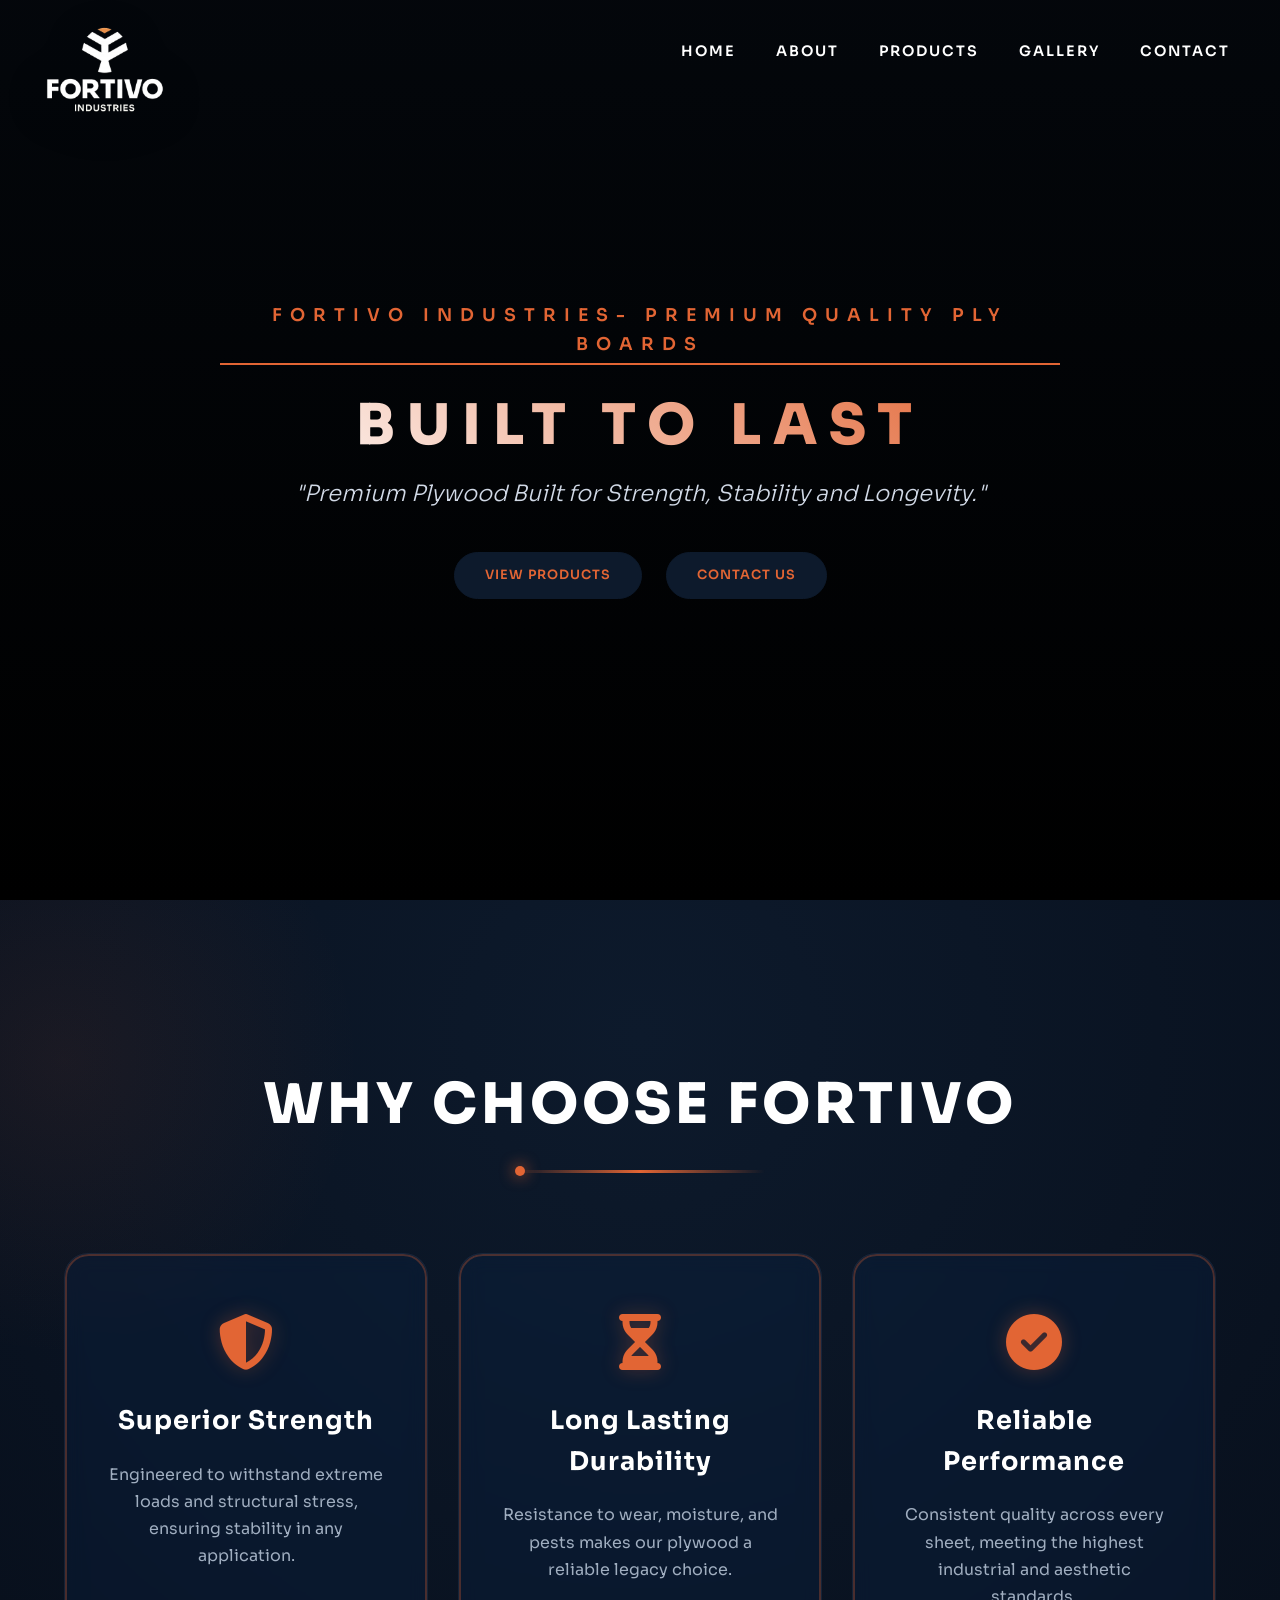
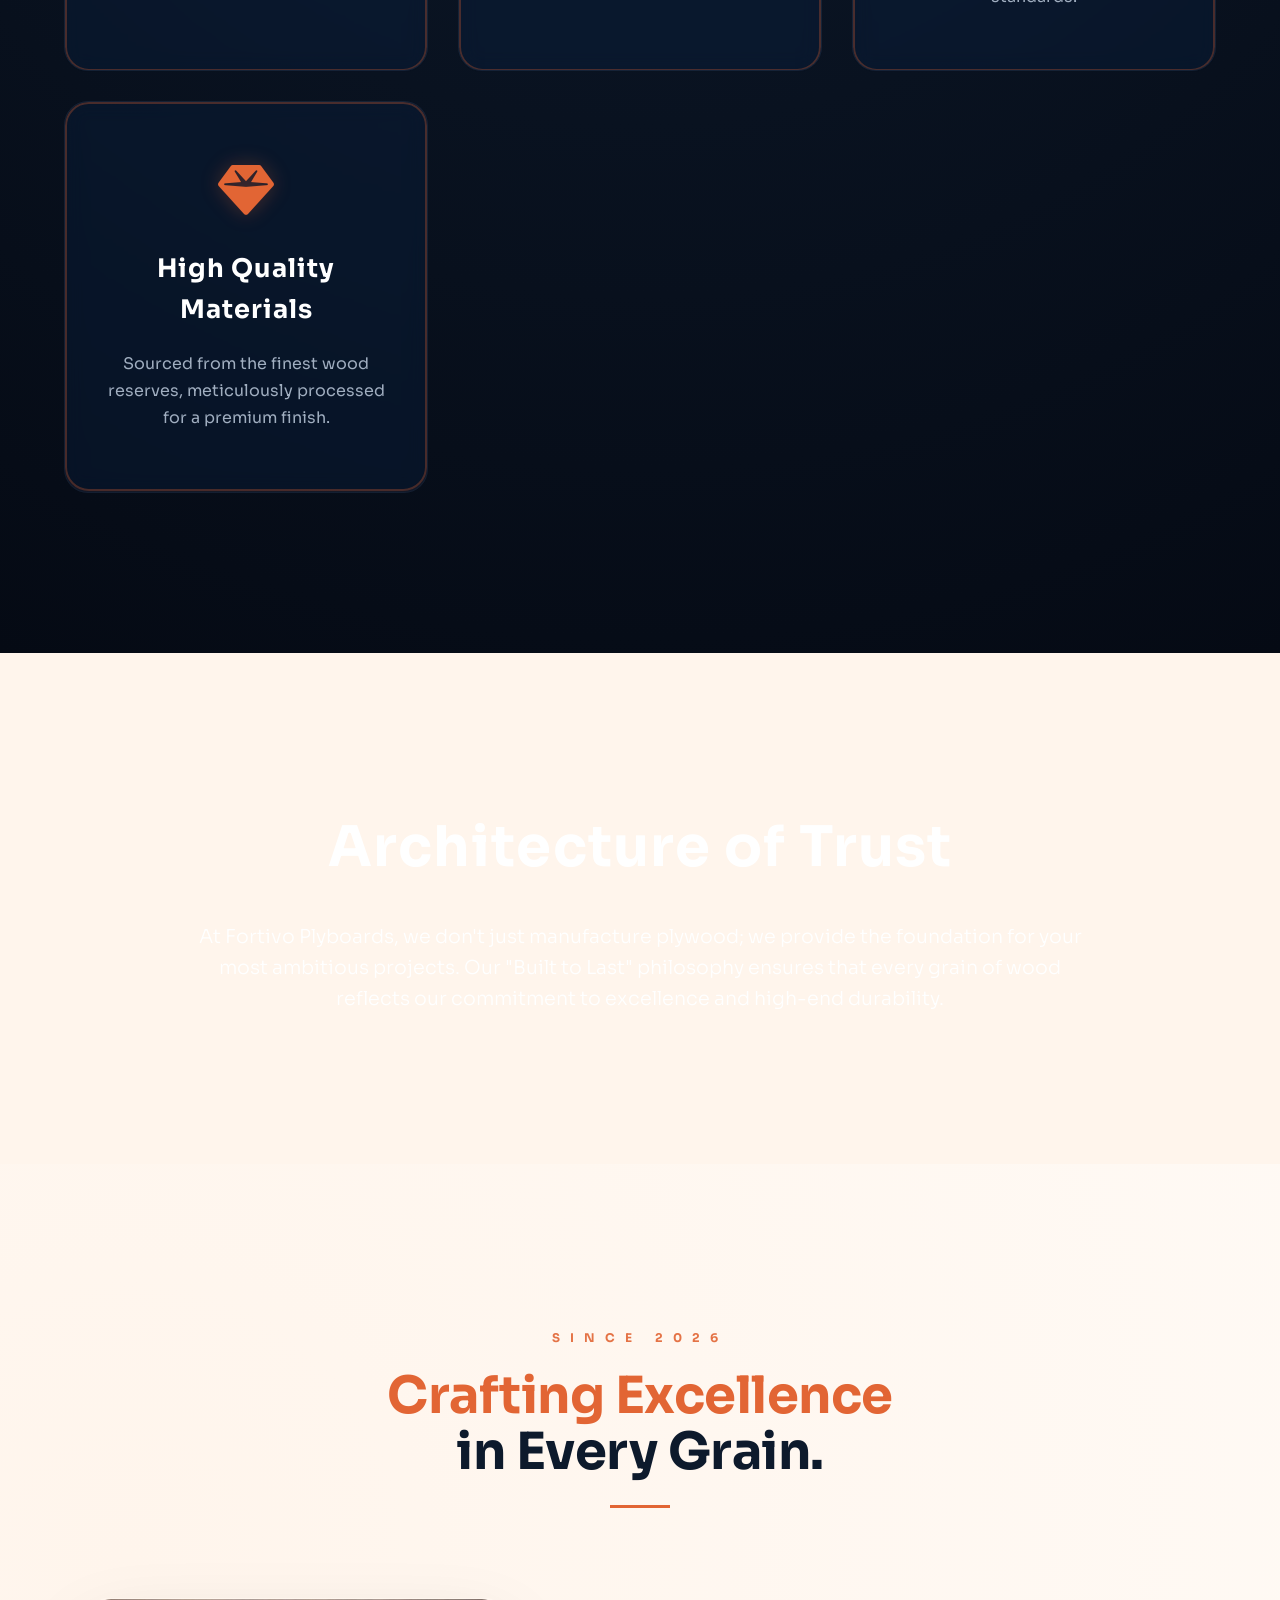
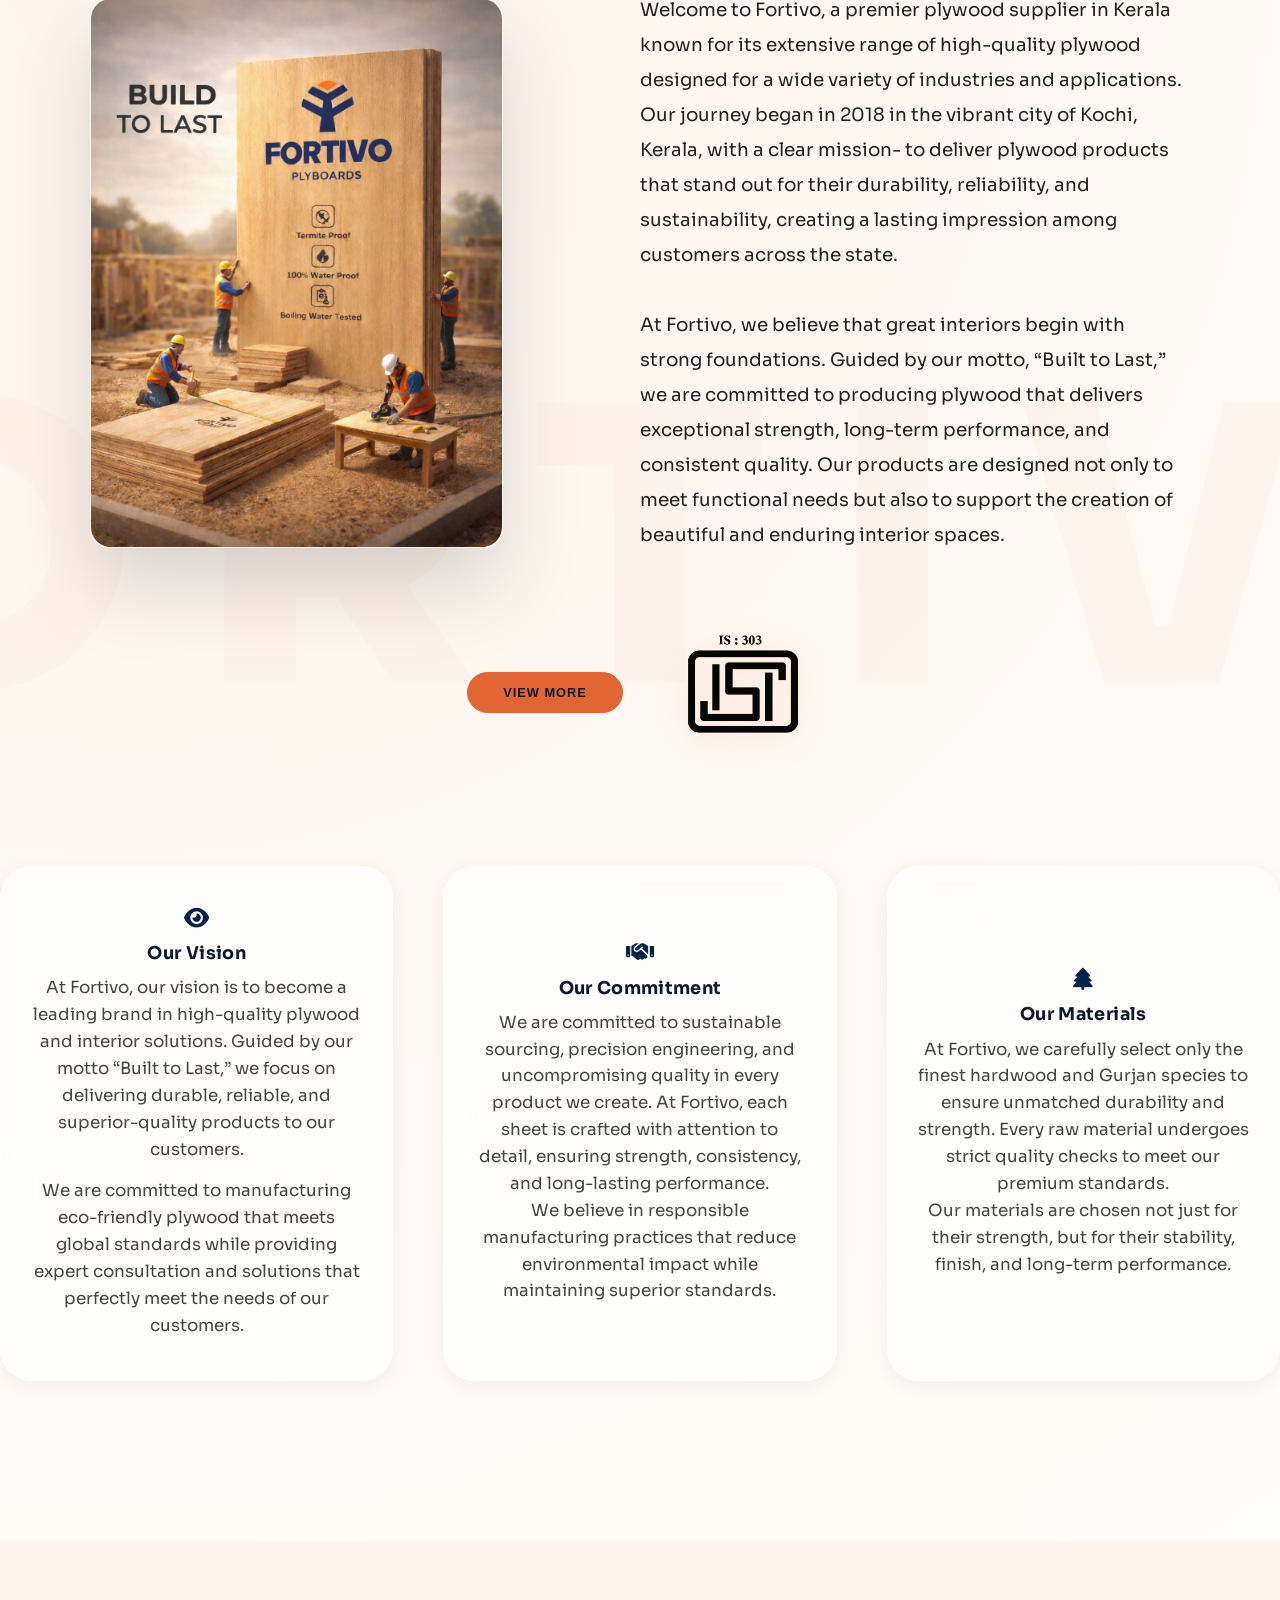
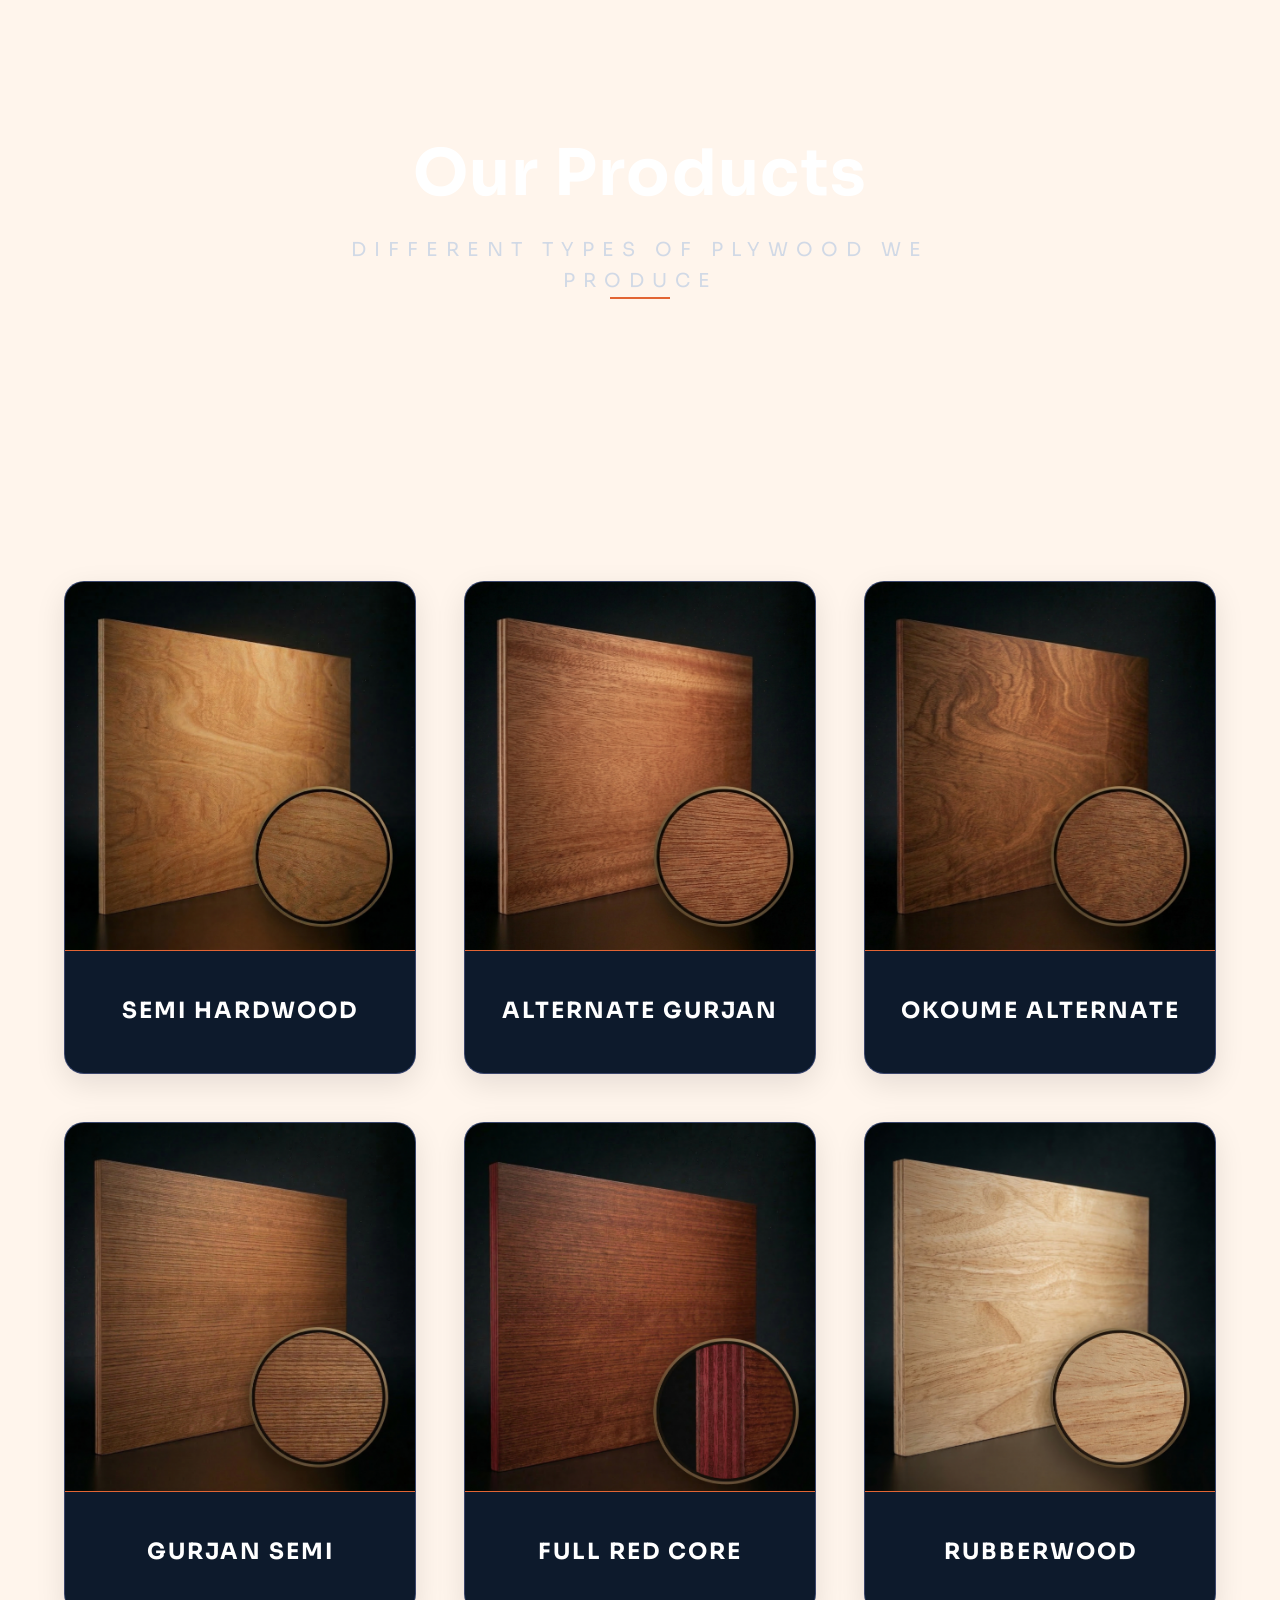
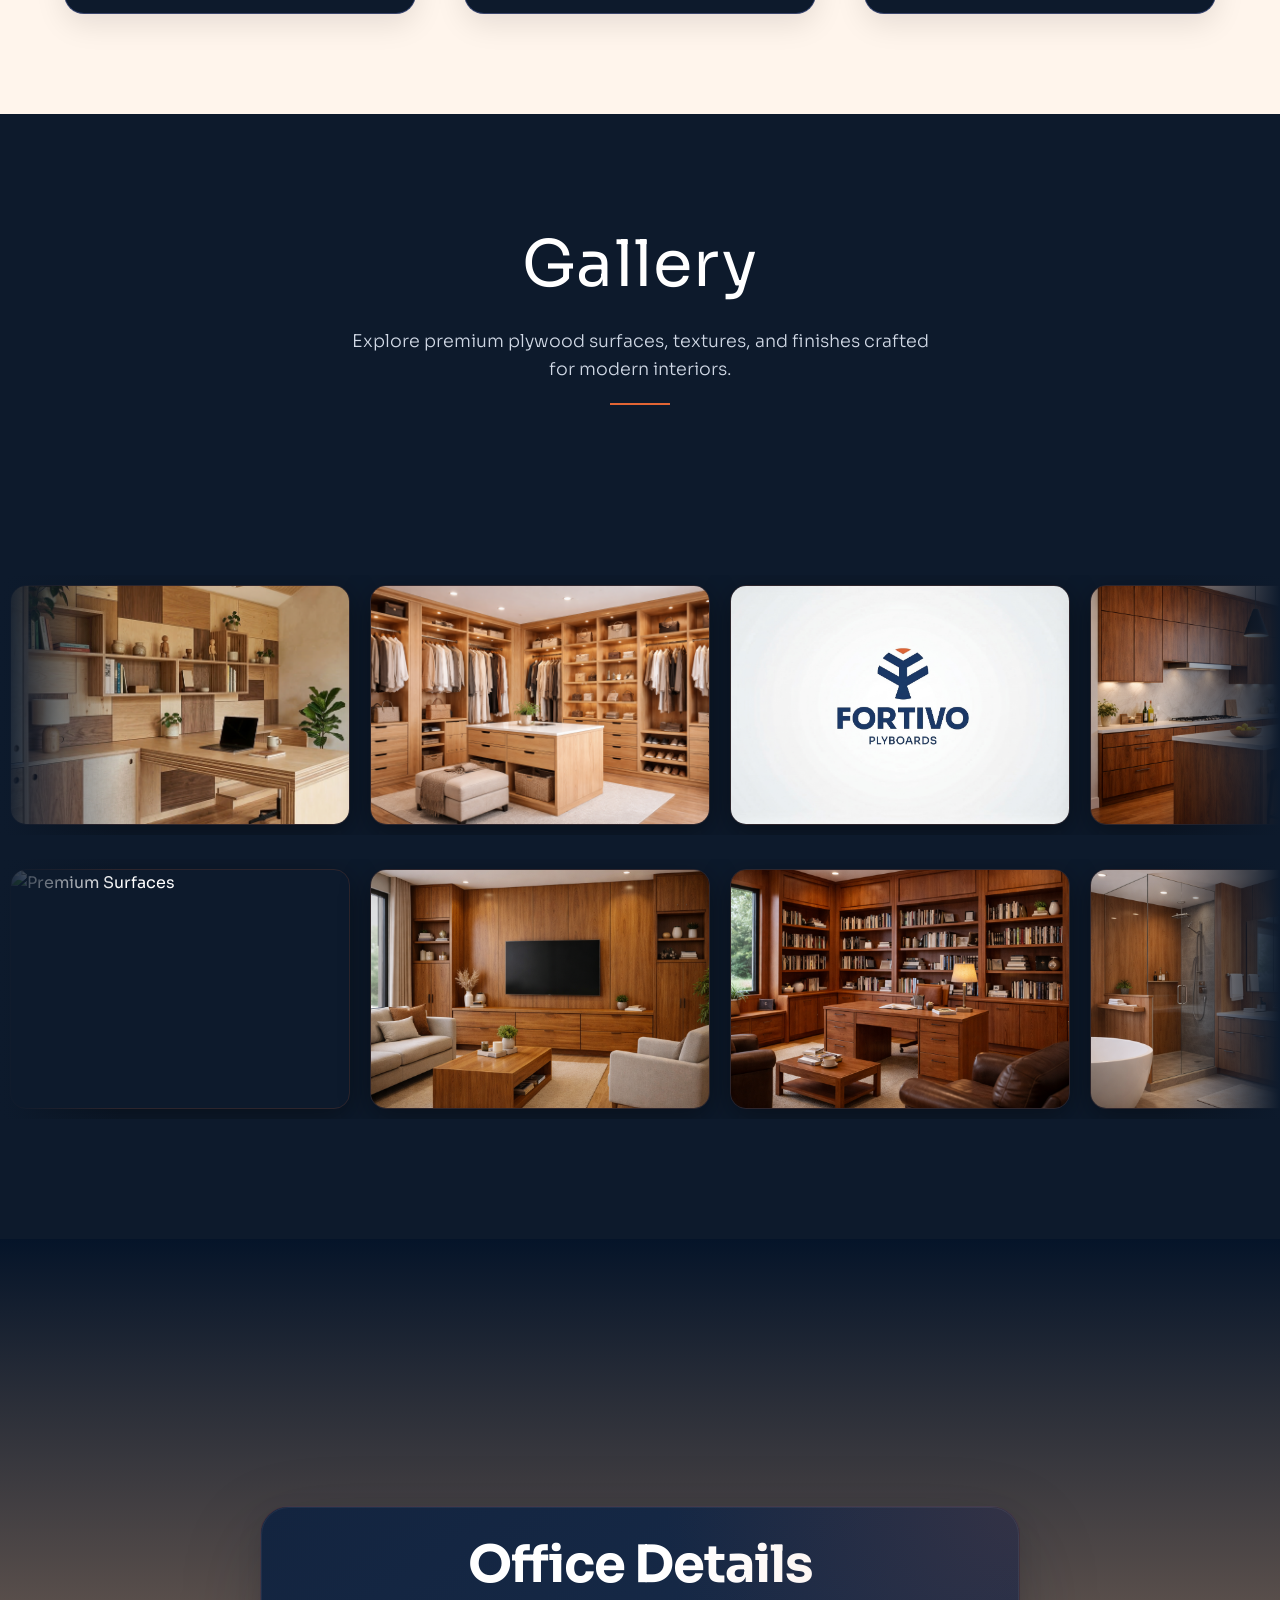
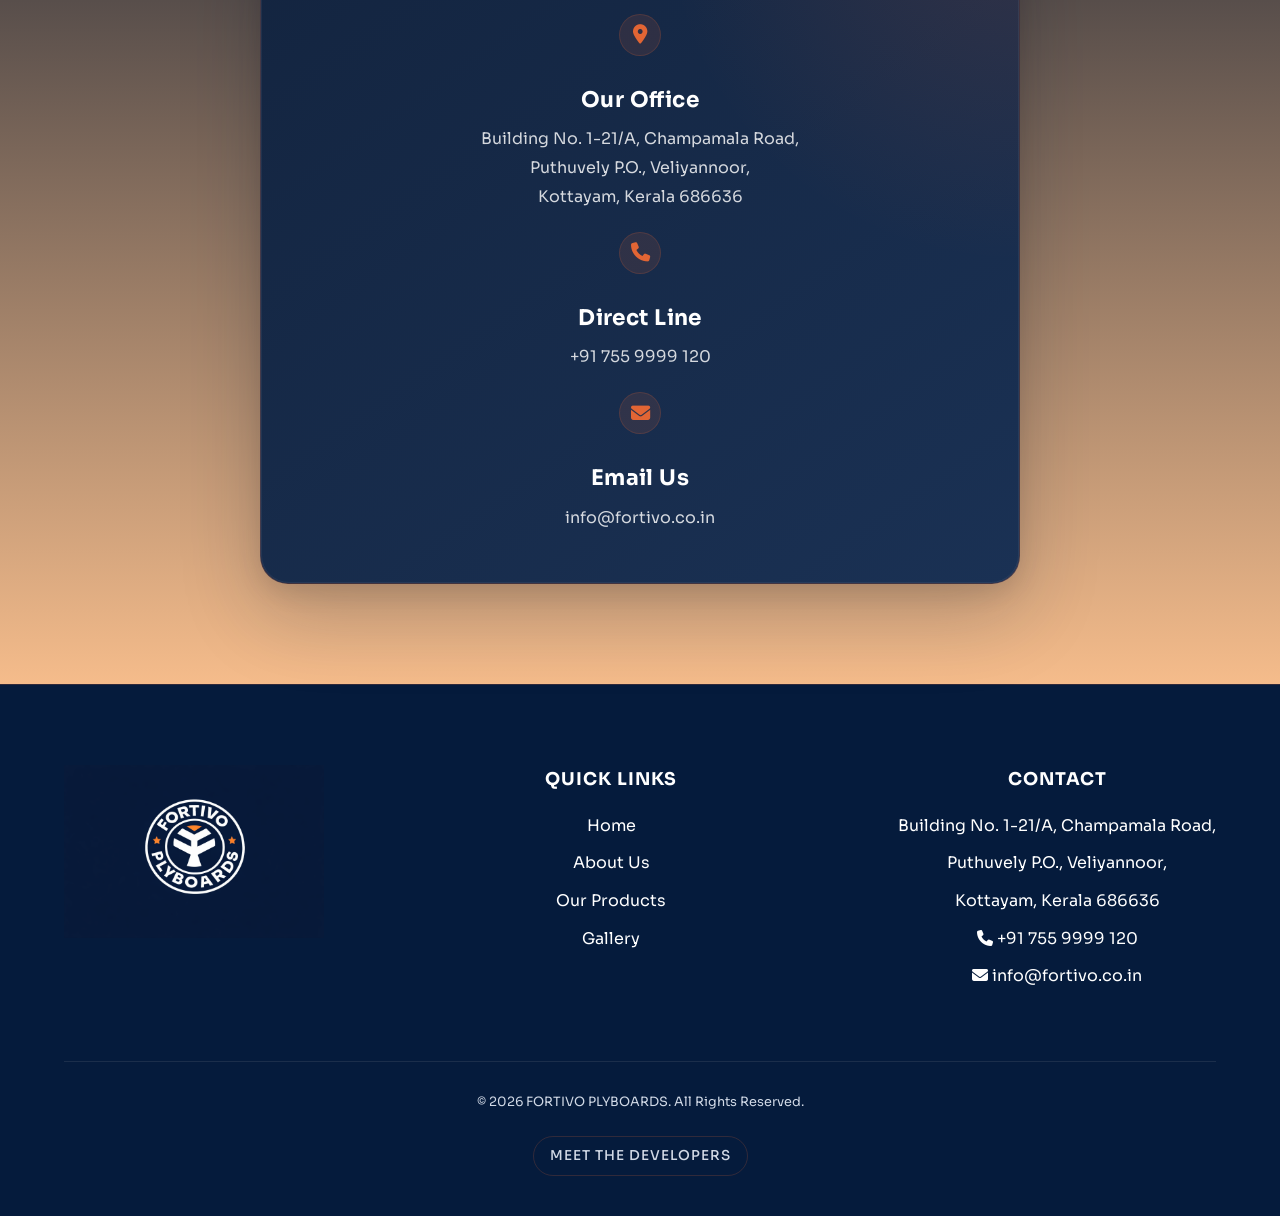
==== index.html @ c75428a1 "update website" ====
<!DOCTYPE html>
<html lang="en">

<head>
    <meta charset="UTF-8">
    <meta name="viewport" content="width=device-width, initial-scale=1.0">
    <title>FORTIVO PLYBOARDS | Built To Last - Premium Plywood Solutions</title>
    <meta name="description"
        content="Fortivo Plyboards offers high-end premium plywood for construction and interior designs. Strength, durability, and luxury wood textures.">
    <link rel="stylesheet" href="index.css">
    <link rel="stylesheet" href="https://cdnjs.cloudflare.com/ajax/libs/font-awesome/6.4.0/css/all.min.css">
</head>

<body>
    <!-- HOME SECTION -->
    <div id="home">
        <!-- HERO SECTION -->
        <header class="hero">
            <div class="top-left-logo animate-up">
                <a href="index.html"><img src="fortivo_logo_cutout.png" alt="Fortivo Logo"></a>
            </div>

            <div class="top-right-nav animate-up">
                <a href="#home">Home</a>
                <a href="#about">About</a>
                <a href="#products">Products</a>
                <a href="#gallery">Gallery</a>
                <a href="#contact">Contact</a>
            </div>

            <!-- MOBILE NAV TOGGLE -->
            <div id="navToggle" class="nav-toggle">
                <i class="fas fa-bars"></i>
            </div>
            <div id="navLinks" class="nav-links">
                <a href="#home">Home</a>
                <a href="#about">About</a>
                <a href="#products">Products</a>
                <a href="#gallery">Gallery</a>
                <a href="#contact">Contact</a>
            </div>

            <video autoplay muted loop playsinline class="hero-video">
                <source src="hero_page.mp4" type="video/mp4">
                Your browser does not support the video tag.
            </video>

            <div class="hero-content">
                <h2 class="animate-up">Fortivo Industries- Premium quality ply boards</h2>
                <h1 class="animate-up">BUILT TO LAST</h1>
                <p class="headline animate-up">"Premium Plywood Built for Strength, Stability and Longevity."</p>
                <div class="hero-btns animate-up">
                    <a href="#products" class="btn btn-primary">View Products</a>
                    <a href="#contact" class="btn btn-primary">Contact Us</a>
                </div>
            </div>
        </header>

        <!-- WHY CHOOSE FORTIVO -->
        <section id="why-choose" class="cinematic-section">
            <div class="cursor-glow"></div>
            <div class="cinematic-glow-sweep"></div>
            <div class="section-container">
                <div class="section-title-cinematic">
                    <h2 class="reveal-text">Why Choose Fortivo</h2>
                    <div class="title-underline"></div>
                </div>

                <div class="features-grid-cinematic">
                    <div class="feature-card-cinematic" style="--i: 1;">
                        <div class="card-shine"></div>
                        <i class="fas fa-shield-alt"></i>
                        <h3>Superior Strength</h3>
                        <p>Engineered to withstand extreme loads and structural stress, ensuring stability in any
                            application.</p>
                        <div class="card-border-glow"></div>
                    </div>

                    <div class="feature-card-cinematic" style="--i: 2;">
                        <div class="card-shine"></div>
                        <i class="fas fa-hourglass-half"></i>
                        <h3>Long Lasting Durability</h3>
                        <p>Resistance to wear, moisture, and pests makes our plywood a reliable legacy choice.</p>
                        <div class="card-border-glow"></div>
                    </div>

                    <div class="feature-card-cinematic" style="--i: 3;">
                        <div class="card-shine"></div>
                        <i class="fas fa-check-circle"></i>
                        <h3>Reliable Performance</h3>
                        <p>Consistent quality across every sheet, meeting the highest industrial and aesthetic
                            standards.</p>
                        <div class="card-border-glow"></div>
                    </div>

                    <div class="feature-card-cinematic" style="--i: 4;">
                        <div class="card-shine"></div>
                        <i class="fas fa-gem"></i>
                        <h3>High Quality Materials</h3>
                        <p>Sourced from the finest wood reserves, meticulously processed for a premium finish.</p>
                        <div class="card-border-glow"></div>
                    </div>
                </div>
            </div>
        </section>

        <!-- BRAND STATEMENT -->
        <section class="brand-statement">
            <div class="brand-statement-content">
                <h2>Architecture of Trust</h2>
                <p>At Fortivo Plyboards, we don't just manufacture plywood; we provide the foundation for your most
                    ambitious projects. Our "Built to Last" philosophy ensures that every grain of wood reflects our
                    commitment to excellence and high-end durability.</p>
            </div>
        </section>
    </div>

    <!-- ABOUT SECTION -->
    <section id="about">
        <header class="about-section-header animate-up">
            <span class="accent-text">Since 2026</span>
            <h2>Crafting Excellence <br> in Every Grain.</h2>
            <div class="header-accent-line"></div>
        </header>

        <div class="luxury-about-grid">
            <div class="about-image-wrapper animate-up">
                <div class="logo-reveal-container fade-in">
                    <div class="logo-reveal-box">
                        <img src="fortivo_logo_cutout.png" alt="Fortivo Logo" class="reveal-logo">
                    </div>
                    <img src="ppl.jpeg" alt="About Fortivo" class="main-img pic-reveal">
                </div>
            </div>

            <div class="about-text-content animate-up">
                <div class="about-premium-text">
                    <p>Welcome to Fortivo, a premier plywood supplier in Kerala known for its extensive range of
                        high-quality plywood designed for a wide variety of industries and applications. Our journey
                        began in 2018 in the vibrant city of Kochi, Kerala, with a clear mission- to deliver plywood
                        products that stand out for their durability, reliability, and sustainability, creating a
                        lasting impression among customers across the state.</p>
                    <p>At Fortivo, we believe that great interiors begin with strong foundations. Guided by our motto,
                        “Built to Last,” we are committed to producing plywood that delivers exceptional strength,
                        long-term performance, and consistent quality. Our products are designed not only to meet
                        functional needs but also to support the creation of beautiful and enduring interior spaces.</p>
                </div>
            </div>
        </div>

        <div class="about-bottom-text" id="aboutBottomText" style="display: none;">
            <p>We take pride in offering more than just plywood- we provide the building blocks for remarkable
                interiors. Our wide range of products is carefully crafted to suit diverse requirements, from
                kitchen panels that add warmth and practicality to your culinary space, to versatile plywood
                solutions that enable endless creative possibilities in interior design.What truly sets Fortivo apart is
                our dedication to manufacturing high-quality plywood that meets
                strict quality standards. Each sheet is produced with precision and care, ensuring durability,
                stability, and reliability for every project. </p>
            <p>Our focus on quality manufacturing ensures that
                customers receive plywood that performs exceptionally well and stands the test of time.With Fortivo, you
                are not simply choosing plywood- you are choosing a brand that represents
                quality, craftsmanship, and trust. As a reliable plywood supplier in Kochi and across Kerala, we
                remain committed to supporting your interior projects with excellence and dedication. At
                Fortivo, we help turn your design visions into reality- built to last, one plywood sheet at a
                time.</p>
        </div>

        <div class="view-more-container animate-up"
            style="display: flex; justify-content: center; align-items: center; gap: 50px; margin-top: 40px; margin-bottom: 20px;">
            <button id="viewMoreAboutBtn" class="btn btn-primary"
                style="cursor: pointer; border-radius: 50px; padding: 12px 35px;">View More</button>
            <div class="about-logo-stamp" style="margin-top: 0;">
                <img src="oo.png" alt="ISI 303 Certification">
            </div>
        </div>

        <div class="values-container">
            <div class="values-grid">
                <div class="value-card animate-up">
                    <i class="fas fa-eye"></i>
                    <h3>Our Vision</h3>
                    <p>At Fortivo, our vision is to become a leading brand in high-quality plywood and interior
                        solutions. Guided by our motto “Built to Last,” we focus on delivering durable, reliable, and
                        superior-quality products to our customers.</p>
                    <p style="margin-top: 15px;">We are committed to manufacturing eco-friendly plywood that meets
                        global standards while providing expert consultation and solutions that perfectly meet the needs
                        of our customers.</p>
                </div>

                <div class="value-card animate-up">
                    <i class="fas fa-handshake"></i>
                    <h3>Our Commitment</h3>
                    <p>We are committed to sustainable sourcing, precision engineering, and uncompromising quality in
                        every product we create. At Fortivo, each sheet is crafted with attention to detail, ensuring
                        strength, consistency, and long-lasting performance.</p>
                    <p>We believe in responsible manufacturing practices that reduce environmental impact while
                        maintaining superior standards.</p>
                </div>

                <div class="value-card animate-up">
                    <i class="fas fa-tree"></i>
                    <h3>Our Materials</h3>
                    <p>At Fortivo, we carefully select only the finest hardwood and Gurjan species to ensure unmatched
                        durability and strength. Every raw material undergoes strict quality checks to meet our premium
                        standards.</p>
                    <p>Our materials are chosen not just for their strength, but for their stability, finish, and
                        long-term performance.</p>
                </div>
            </div>
        </div>
    </section>

    <!-- PRODUCTS SECTION -->
    <div id="products">
        <header class="products-hero">
            <div class="section-title">
                <h2 style="font-size: 4rem;">Our Products</h2>
                <p style="letter-spacing: 8px; text-transform: uppercase;">Different Types of Plywood We Produce</p>
                <div></div>
            </div>
        </header>

        <section class="products-grid">
            <!-- 1. Semi Hardwood -->
            <div class="luxury-product-card">
                <div class="card-inner">
                    <div class="card-front">
                        <div class="product-image-box">
                            <img src="semi hardwood pic 1.png" alt="Semi Hardwood">
                        </div>
                        <div class="product-name-band">
                            <h3>Semi Hardwood</h3>
                        </div>
                    </div>
                    <div class="card-back">
                        <h3>Semi Hardwood</h3>
                        <p>Designed for versatile applications, our Semi Hardwood plywood offers a perfect balance of
                            weight and structural integrity.</p>
                        <div class="product-specs">
                            <span><i class="fas fa-check"></i> Durable</span>
                            <span><i class="fas fa-check"></i> Balanced</span>
                        </div>
                    </div>
                </div>
            </div>

            <!-- 2. Alternate Gurjan -->
            <div class="luxury-product-card">
                <div class="card-inner">
                    <div class="card-front">
                        <div class="product-image-box">
                            <img src="gurjan 1.png" alt="Alternate Gurjan">
                        </div>
                        <div class="product-name-band">
                            <h3>Alternate Gurjan</h3>
                        </div>
                    </div>
                    <div class="card-back">
                        <h3>Alternate Gurjan</h3>
                        <p>Premium Gurjan layers alternated for maximum stability and resistance against warping in
                            extreme climates.</p>
                        <div class="product-specs">
                            <span><i class="fas fa-check"></i> Premium</span>
                            <span><i class="fas fa-check"></i> Stable</span>
                        </div>
                    </div>
                </div>
            </div>

            <!-- 3. Okoume Alternate -->
            <div class="luxury-product-card">
                <div class="card-inner">
                    <div class="card-front">
                        <div class="product-image-box">
                            <img src="okueme pic 1.png" alt="Okoume Alternate">
                        </div>
                        <div class="product-name-band">
                            <h3>Okoume Alternate</h3>
                        </div>
                    </div>
                    <div class="card-back">
                        <h3>Okoume Alternate</h3>
                        <p>Lightweight yet remarkably strong, Okoume alternate is the preferred choice for high-end
                            cabinetry and aesthetics.</p>
                        <div class="product-specs">
                            <span><i class="fas fa-check"></i> Aesthetic</span>
                            <span><i class="fas fa-check"></i> Light</span>
                        </div>
                    </div>
                </div>
            </div>

            <!-- 4. Gurjan Semi -->
            <div class="luxury-product-card">
                <div class="card-inner">
                    <div class="card-front">
                        <div class="product-image-box">
                            <img src="semi gurjan 1.png" alt="Gurjan Semi">
                        </div>
                        <div class="product-name-band">
                            <h3>Gurjan Semi</h3>
                        </div>
                    </div>
                    <div class="card-back">
                        <h3>Gurjan Semi</h3>
                        <p>A cost-effective solution without compromising on the core strength that Gurjan wood is
                            famous for.</p>
                        <div class="product-specs">
                            <span><i class="fas fa-check"></i> Cost-Effective</span>
                            <span><i class="fas fa-check"></i> Strong</span>
                        </div>
                    </div>
                </div>
            </div>

            <!-- 5. Full Red Core -->
            <div class="luxury-product-card">
                <div class="card-inner">
                    <div class="card-front">
                        <div class="product-image-box">
                            <img src="red pic 1.png" alt="Full Red Core">
                        </div>
                        <div class="product-name-band">
                            <h3>Full Red Core</h3>
                        </div>
                    </div>
                    <div class="card-back">
                        <h3>Full Red Core</h3>
                        <p>The gold standard of resilient plywood. Full red core ensures lifetime protection and
                            structural superiority.</p>
                        <div class="product-specs">
                            <span><i class="fas fa-check"></i> Elite</span>
                            <span><i class="fas fa-check"></i> Resilient</span>
                        </div>
                    </div>
                </div>
            </div>

            <!-- 6. Rubberwood -->
            <div class="luxury-product-card">
                <div class="card-inner">
                    <div class="card-front">
                        <div class="product-image-box">
                            <img src="rubber 2.png" alt="Rubberwood">
                        </div>
                        <div class="product-name-band">
                            <h3>Rubberwood</h3>
                        </div>
                    </div>
                    <div class="card-back">
                        <h3>Rubberwood</h3>
                        <p>Eco-friendly and sustainable, our Rubberwood products offer excellent machineability and a
                            smooth finish.</p>
                        <div class="product-specs">
                            <span><i class="fas fa-check"></i> Eco-Friendly</span>
                            <span><i class="fas fa-check"></i> Smooth</span>
                        </div>
                    </div>
                </div>
            </div>
        </section>
    </div>

    <!-- GALLERY SECTION -->
    <section id="gallery" class="gallery-section">
        <header class="gallery-editorial-header">
            <div class="animate-up">
                <h2 style="font-size: 4rem; margin-bottom: 10px;">Gallery</h2>
                <p>Explore premium plywood surfaces, textures, and finishes crafted for modern interiors.</p>
                <div style="height: 2px; width: 60px; background: var(--color-accent); margin: 20px auto;"></div>
            </div>
        </header>

        <!-- Circular Feature Gallery (WebGL) -->
        <div class="gallery-stage" style="height: 80px; margin-bottom: 10px;">
            <div id="circularGallery" style="width: 100%; height: 100%;"></div>
        </div>

        <!-- Marquee Row 1 — scrolls left -->
        <div class="gallery-marquee-wrapper">
            <div class="gallery-marquee gallery-marquee--left">
                <div class="gallery-marquee-track">
                    <div class="gallery-card"><img src="gg.png" alt="Signature Collection"><span>Signature
                            Collection</span></div>
                    <div class="gallery-card"><img src="3.png" alt="Exquisite Texture"><span>Exquisite Texture</span>
                    </div>
                    <div class="gallery-card"><img src="ff.png" alt="Modern Design"><span>Modern Design</span></div>
                    <div class="gallery-card"><img src="2.png" alt="Premium Finish"><span>Premium Finish</span></div>
                    <div class="gallery-card"><img src="3.png" alt="Natural Grain"><span>Natural Grain</span></div>
                    <!-- Duplicate set for seamless loop -->
                    <div class="gallery-card"><img src="gg.png" alt="Signature Collection"><span>Signature
                            Collection</span></div>
                    <div class="gallery-card"><img src="tv.png" alt="Exquisite Texture"><span>Exquisite Texture</span>
                    </div>
                    <div class="gallery-card"><img src="ff.png" alt="Modern Design"><span>Modern Design</span></div>
                    <div class="gallery-card"><img src="2.png" alt="Premium Finish"><span>Premium Finish</span></div>
                    <div class="gallery-card"><img src="oj.png" .png" alt="Natural Grain"><span>Natural Grain</span>
                    </div>
                </div>
            </div>
        </div>

        <!-- Marquee Row 2 — scrolls right -->
        <div class="gallery-marquee-wrapper" style="margin-top: 24px;">
            <div class="gallery-marquee gallery-marquee--right">
                <div class="gallery-marquee-track">
                    <div class="gallery-card"><img src="4.png" alt="Premium Surfaces"><span>Premium Surfaces</span>
                    </div>
                    <div class="gallery-card"><img src="5.png" alt="Interior Architecture"><span>Interior
                            Architecture</span></div>
                    <div class="gallery-card"><img src="6.png" alt="Textured Panels"><span>Textured Panels</span></div>
                    <div class="gallery-card"><img src="7.png" alt="Veneer Selection"><span>Veneer Selection</span>
                    </div>
                    <div class="gallery-card"><img src="8.png" alt="Modern Interiors"><span>Modern Interiors</span>
                    </div>
                    <!-- Duplicate set for seamless loop -->
                    <div class="gallery-card"><img src="4.png" alt="Premium Surfaces"><span>Premium Surfaces</span>
                    </div>
                    <div class="gallery-card"><img src="5.png" alt="Interior Architecture"><span>Interior
                            Architecture</span></div>
                    <div class="gallery-card"><img src="6.png" alt="Textured Panels"><span>Textured Panels</span></div>
                    <div class="gallery-card"><img src="7.png" alt="Veneer Selection"><span>Veneer Selection</span>
                    </div>
                    <div class="gallery-card"><img src="8.png" alt="Modern Interiors"><span>Modern Interiors</span>
                    </div>
                </div>
            </div>
        </div>
    </section>


    <!-- CONTACT SECTION -->
    <div id="contact">
        <div class="contact-preview-section">
            <header class="section-preview-header">
                <div class="section-title animate-up">
                    <span class="accent-text">Reach Us</span>
                    <h2>Contact</h2>
                    <p>Direct communication for bulk inquiries and architectural consultations.</p>
                    <div class="title-line"></div>
                </div>
            </header>

            <section class="contact-section">
                <div class="contact-info animate-up">
                    <h2>Office Details</h2>

                    <div class="info-item">
                        <i class="fas fa-map-marker-alt"></i>
                        <div>
                            <h4>Our Office</h4>
                            <p>Building No. 1-21/A, Champamala Road,<br>
                                Puthuvely P.O., Veliyannoor,<br>
                                Kottayam, Kerala 686636</p>
                        </div>
                    </div>

                    <div class="info-item">
                        <i class="fas fa-phone"></i>
                        <div>
                            <h4>Direct Line</h4>
                            <p>+91 755 9999 120</p>
                        </div>
                    </div>

                    <div class="info-item">
                        <i class="fas fa-envelope"></i>
                        <div>
                            <h4>Email Us</h4>
                            <p>info@fortivo.co.in</p>
                        </div>
                    </div>

                </div>
            </section>
        </div>

        <!-- FOOTER -->
        <footer>
            <div class="footer-content">
                <div class="footer-brand">
                    <img src="coo.png" alt="Fortivo Logo" class="footer-logo">
                </div>

                <div class="footer-links">
                    <h4>Quick Links</h4>
                    <ul>
                        <li><a href="#home">Home</a></li>
                        <li><a href="#about">About Us</a></li>
                        <li><a href="#products">Our Products</a></li>
                        <li><a href="#gallery">Gallery</a></li>
                    </ul>
                </div>

                <div class="footer-links">
                    <h4>Contact</h4>
                    <ul>
                        <li>Building No. 1-21/A, Champamala Road,</li>
                        <li>Puthuvely P.O., Veliyannoor,</li>
                        <li>Kottayam, Kerala 686636</li>
                        <li><i class="fas fa-phone"></i> +91 755 9999 120</li>
                        <li><i class="fas fa-envelope"></i> info@fortivo.co.in</li>
                    </ul>
                </div>
            </div>

            <div class="footer-bottom">
                <p>&copy; 2026 FORTIVO PLYBOARDS. All Rights Reserved.</p>
                <a href="https://www.instagram.com/intellex.web?igsh=MWlkODZuMmt0bjJleg==" class="meet-developers"
                    target="_blank" rel="noopener noreferrer">Meet the Developers</a>
            </div>
        </footer>
    </div>

    <script>
        // Simple Intersection Observer for scroll animations
        const observer = new IntersectionObserver((entries) => {
            entries.forEach(entry => {
                if (entry.isIntersecting) {
                    entry.target.classList.add('fade-in-visible');
                }
            });
        }, { threshold: 0.1 });

        document.querySelectorAll('.feature-card, .product-card, .section-title, .split-content, .split-image, .value-item, .luxury-product-card, .gallery-item, .contact-info, .contact-form, .logo-reveal-container').forEach(el => {
            el.classList.add('fade-in');
            observer.observe(el);
        });

        // Cinematic Section Observer
        const cinematicObserver = new IntersectionObserver((entries) => {
            entries.forEach(entry => {
                if (entry.isIntersecting) {
                    entry.target.classList.add('in-view');
                }
            });
        }, { threshold: 0.2 });

        const cinematicSection = document.querySelector('.cinematic-section');
        if (cinematicSection) cinematicObserver.observe(cinematicSection);

        // Cursor Glow & Parallax Interaction
        const cursorGlow = document.querySelector('.cursor-glow');
        const cards = document.querySelectorAll('.feature-card-cinematic');

        if (cinematicSection && cursorGlow) {
            cinematicSection.addEventListener('mousemove', (e) => {
                const rect = cinematicSection.getBoundingClientRect();
                const x = e.clientX - rect.left;
                const y = e.clientY - rect.top;

                cursorGlow.style.left = `${x}px`;
                cursorGlow.style.top = `${y}px`;

                cards.forEach(card => {
                    const cardRect = card.getBoundingClientRect();
                    const cardCenterX = cardRect.left + cardRect.width / 2;
                    const cardCenterY = cardRect.top + cardRect.height / 2;

                    const deltaX = e.clientX - cardCenterX;
                    const deltaY = e.clientY - cardCenterY;

                    const distance = Math.sqrt(deltaX * deltaX + deltaY * deltaY);

                    if (distance < 500) {
                        const rotateX = (deltaY / 25) * -1;
                        const rotateY = (deltaX / 25);
                        card.style.transform = `perspective(1000px) rotateX(${rotateX}deg) rotateY(${rotateY}deg) translateY(-10px) scale(1.02)`;
                    } else {
                        card.style.transform = '';
                    }
                });
            });

            cinematicSection.addEventListener('mouseleave', () => {
                cursorGlow.style.opacity = '0';
                cards.forEach(card => {
                    card.style.transform = '';
                });
            });

            cinematicSection.addEventListener('mouseenter', () => {
                cursorGlow.style.opacity = '1';
            });
        }

        // Safe Mobile Menu Logic
        const navToggle = document.getElementById('navToggle');
        const navLinksList = document.getElementById('navLinks');
        const links = document.querySelectorAll('.nav-links a');

        if (navToggle && navLinksList) {
            navToggle.addEventListener('click', () => {
                navLinksList.classList.toggle('active');

                const icon = navToggle.querySelector('i');
                if (icon) {
                    icon.classList.toggle('fa-bars');
                    icon.classList.toggle('fa-times');
                }
            });

            links.forEach(link => {
                link.addEventListener('click', () => {
                    navLinksList.classList.remove('active');

                    const icon = navToggle.querySelector('i');
                    if (icon) {
                        icon.classList.add('fa-bars');
                        icon.classList.remove('fa-times');
                    }
                });
            });
        }

        // Realistic Wood Chippings Effect
        let lastX = 0;
        let lastY = 0;

        const heroSect = document.querySelector('.hero');
        if (heroSect) {
            heroSect.addEventListener('mousemove', (e) => {
                const dist = Math.sqrt(Math.pow(e.clientX - lastX, 2) + Math.pow(e.clientY - lastY, 2));
                if (dist < 15) return;

                lastX = e.clientX;
                lastY = e.clientY;

                const chipping = document.createElement('div');
                const type = Math.floor(Math.random() * 4);
                chipping.className = `chipping type-${type}`;

                const size = (Math.random() * 6 + 2) + 'px';
                chipping.style.width = size;
                chipping.style.height = size;

                chipping.style.left = e.clientX + 'px';
                chipping.style.top = (e.clientY + window.scrollY) + 'px';

                const xDir = (Math.random() - 0.5) * 100 + 'px';
                const yDir = (Math.random() * 80) + 50 + 'px';
                const rot = (Math.random() * 720 - 360) + 'deg';

                chipping.style.setProperty('--x', xDir);
                chipping.style.setProperty('--y', yDir);
                chipping.style.setProperty('--r', rot);

                document.body.appendChild(chipping);

                setTimeout(() => {
                    chipping.remove();
                }, 1200);
            });
        }

        // Active link highlight for current section
        const sections = document.querySelectorAll('div[id], section[id]');
        const topNavLinks = document.querySelectorAll('.top-right-nav a');

        window.addEventListener('scroll', () => {
            let current = '';

            sections.forEach(section => {
                const sectionTop = section.offsetTop;
                if (window.scrollY >= sectionTop - 150) {
                    current = section.getAttribute('id');
                }
            });

            topNavLinks.forEach(link => {
                const href = link.getAttribute('href');
                link.classList.remove('active');

                if (
                    (current === 'home' && href === '#home') ||
                    (current === 'about' && href === '#about') ||
                    (current === 'products' && href === '#products') ||
                    (current === 'gallery' && href === '#gallery') ||
                    (current === 'contact' && href === '#contact')
                ) {
                    link.classList.add('active');
                }
            });

            // Safe nav background effect
            const nav = document.querySelector('nav');
            if (nav) {
                if (window.scrollY > 50) {
                    nav.style.background = 'rgba(26, 21, 18, 0.95)';
                    nav.style.padding = '15px 5%';
                } else {
                    nav.style.background = 'rgba(26, 21, 18, 0.8)';
                    nav.style.padding = '20px 5%';
                }
            }
        });
    </script>
    <script src="https://cdn.jsdelivr.net/npm/ogl@0.0.32/dist/ogl.umd.js"></script>
    <script src="CircularGallery.js"></script>


    <script>
        const existingGalleryImages = [
            { image: "gg.png", text: "Signature Collection" },
            { image: "ee.jpg", text: "Exquisite Texture" },
            { image: "ff.png", text: "Modern Design" },
            { image: "2.png", text: "Premium Finish" },
            { image: "3.png", text: "Natural Grain" },
            { image: "4.png", text: "Premium Surfaces" },
            { image: "5.png", text: "Interior Architecture" },
            { image: "6.png", text: "Textured Panels" },
            { image: "7.png", text: "Veneer Selection" },
            { image: "8.png", text: "Premium Finish" },
        ];

        const gal = document.getElementById("circularGallery");

        if (gal && window.CircularGallery) {
            new window.CircularGallery(gal, {
                items: existingGalleryImages,
                bend: 1.4,
                textColor: "#ffffff",
                borderRadius: 0.05,
                scrollSpeed: 2,
                scrollEase: 0.05,
                font: "bold 30px Sora"
            });
        }
    </script>
    <script>
        document.addEventListener("DOMContentLoaded", () => {
            const container = document.querySelector(".features-grid-cinematic");

            if (!container || window.innerWidth > 768) return;

            const cards = container.querySelectorAll(".feature-card-cinematic");
            let index = 0;

            function autoSlide() {
                const cardWidth = cards[0].offsetWidth + 18;
                index++;

                if (index >= cards.length) {
                    index = 0;
                }

                container.scrollTo({
                    left: cardWidth * index,
                    behavior: "smooth"
                });
            }

            setInterval(autoSlide, 3000);
        });

        // GALLERY MODAL LOGIC
        document.addEventListener("DOMContentLoaded", () => {
            const modal = document.getElementById("imageModal");
            const modalImg = document.getElementById("modalImage");
            const captionText = document.getElementById("modalCaption");
            const closeBtn = document.querySelector(".close-modal");

            document.querySelectorAll('.gallery-card').forEach(card => {
                card.addEventListener('click', function () {
                    const img = this.querySelector('img');
                    const caption = this.querySelector('span');
                    if (img) {
                        modal.classList.add("show");
                        modalImg.src = img.src;
                        if (caption) {
                            captionText.innerHTML = caption.innerHTML;
                        } else {
                            captionText.innerHTML = img.alt || "";
                        }
                    }
                });
            });

            if (closeBtn) {
                closeBtn.addEventListener('click', () => {
                    modal.classList.remove("show");
                });
            }

            if (modal) {
                modal.addEventListener('click', (e) => {
                    // Close if clicking outside the image
                    if (e.target !== modalImg) {
                        modal.classList.remove("show");
                    }
                });
            }
        });

        // VIEW MORE ABOUT TOGGLE
        document.addEventListener("DOMContentLoaded", () => {
            const btn = document.getElementById("viewMoreAboutBtn");
            const text = document.getElementById("aboutBottomText");
            if (btn && text) {
                btn.addEventListener("click", () => {
                    if (text.style.display === "none") {
                        text.style.display = "block";
                        btn.textContent = "View Less";
                    } else {
                        text.style.display = "none";
                        btn.textContent = "View More";
                    }
                });
            }
        });
    </script>

    <!-- IMAGE MODAL COMPONENT -->
    <div id="imageModal" class="image-modal">
        <span class="close-modal">&times;</span>
        <img class="modal-content" id="modalImage">
        <div id="modalCaption"></div>
    </div>

    <!-- ABOUT CARD MODAL -->
    <div id="aboutCardModal" class="about-card-modal">
        <div class="about-card-modal-content">
            <span class="close-about-modal"><i class="fas fa-times"></i></span>
            <h3></h3>
            <div class="modal-body"></div>
        </div>
    </div>

    <!-- SCRIPT FOR ABOUT CARDS -->
    <script>
        document.addEventListener("DOMContentLoaded", () => {
            const cards = document.querySelectorAll('.value-card');
            const modal = document.getElementById('aboutCardModal');
            const closeBtn = document.querySelector('.close-about-modal');

            if (!modal || !cards.length) return;

            const handleCardClick = (card) => {
                // Trigger on mobile/tablet view (< 1024px)
                if (window.innerWidth > 1024) return;

                const title = card.querySelector('h3').innerText;
                const paragraphs = Array.from(card.querySelectorAll('p')).map(p => p.innerHTML);
                const modalBody = paragraphs.map(p => `<p>${p}</p>`).join('');

                modal.querySelector('h3').innerText = title;
                modal.querySelector('.modal-body').innerHTML = modalBody;

                modal.classList.add('show');
                document.body.style.overflow = 'hidden'; 
            };

            cards.forEach(card => {
                card.addEventListener('click', () => handleCardClick(card));
                // Add touchstart for snappier mobile feel
                card.addEventListener('touchstart', (e) => {
                    // Prevent default only if necessary, but here we want to allow scroll
                }, {passive: true});
            });

            function closeModal() {
                modal.classList.remove('show');
                document.body.style.overflow = '';
            }

            if (closeBtn) closeBtn.addEventListener('click', closeModal);
            modal.addEventListener('click', (e) => {
                if (e.target === modal) closeModal();
            });
        });
    </script>
</body>

</html>
---- index.css ----
/* 
    FORTIVO PLYBOARDS - DESIGN SYSTEM
    Luxury, Modern, Industrial Theme
*/




@import url('https://fonts.googleapis.com/css2?family=Sora:wght@100;200;300;400;500;600;700;800;900&display=swap');

:root {
    --color-primary: #0d1a2c;
    /* Navy Blue */
    --color-accent: #E26534;
    /* Vibrant Orange */
    --color-secondary: #0D264A;
    /* Deep Navy */
    --color-text: #FFFFFF;
    /* Pure White for readability */
    --color-text-dim: #D1D9E6;
    /* Light Blue Gray */
    --font-heading: 'Sora', sans-serif;
    --font-body: 'Sora', sans-serif;
    --section-padding: 100px 5%;
    --transition-smooth: all 0.5s cubic-bezier(0.4, 0, 0.2, 1);
    --br-sm: 8px;
    --br-lg: 20px;
}

* {
    margin: 0;
    padding: 0;
    box-sizing: border-box;
}

html {
    scroll-behavior: smooth;
    scroll-padding-top: 80px;
    overflow-x: hidden;
    width: 100%;
    margin: 0;
    padding: 0;
    background-color: rgba(255, 245, 236, 1);
    color: var(--color-text);
    font-family: var(--font-body);
}

body {
    margin: 0;
    padding: 0;
    width: 100%;
    min-height: 100dvh;
    overflow-x: hidden;
    background: rgba(255, 245, 236, 1);
    line-height: 1.6;
}

h1,
h2,
h3,
h4 {
    font-family: var(--font-heading);
    color: var(--color-text);
    letter-spacing: 0.02em;
}

a {
    text-decoration: none;
    color: inherit;
    transition: var(--transition-smooth);
}

ul {
    list-style: none;
}

/* NAVBAR */
nav {
    position: fixed;
    top: 0;
    width: 100%;
    padding: 20px 5%;
    display: flex;
    justify-content: space-between;
    align-items: center;
    z-index: 1000;
    backdrop-filter: blur(10px);
    background: rgba(13, 26, 44, 0.9);
    border-bottom: 1px solid rgba(226, 101, 52, 0.2);
}

.logo {
    font-family: var(--font-heading);
    font-size: 1.5rem;
    font-weight: 700;
    letter-spacing: 2px;
    display: flex;
    align-items: center;
    gap: 12px;
    color: #ffffff;
}


.nav-logo {
    height: 45px;
    width: auto;
    border-radius: 4px;
    transition: var(--transition-smooth);
}

.nav-logo:hover {
    transform: scale(1.1);
}

.nav-toggle {
    display: none;
}

.nav-links {
    display: none;
    gap: 2rem;
}

.nav-links a {
    font-size: 0.9rem;
    text-transform: uppercase;
    letter-spacing: 1.5px;
    font-weight: 600;
}

.nav-links a:hover {
    color: var(--color-accent);
}

/* BUTTONS */
.btn {
    padding: 12px 30px;
    border-radius: 50px;
    font-weight: 600;
    text-transform: uppercase;
    letter-spacing: 1px;
    font-size: 0.8rem;
    cursor: pointer;
    transition: var(--transition-smooth);
    display: inline-block;
}

.btn-primary {
    background: var(--color-accent);
    color: var(--color-primary);
    border: 1px solid var(--color-accent);
}

.btn-primary:hover {
    background: transparent;
    color: var(--color-accent);
    box-shadow: 0 0 20px rgba(255, 157, 46, 0.4);
}

.btn-outline {
    background: transparent;
    color: var(--color-text);
    border: 1px solid rgba(227, 218, 201, 0.3);
}

.btn-outline:hover {
    border-color: var(--color-accent);
    color: var(--color-accent);
}

/* HERO SECTION */

.hero {
    height: 100vh;
    width: 100%;
    display: flex;
    flex-direction: column;
    justify-content: center;
    align-items: center;
    text-align: center;
    background: #000000;
    padding: 20px;
    position: relative;
    overflow: hidden;
}

.top-left-logo {
    position: absolute;
    top: -50px;
    left: 20px;
    z-index: 100;
}

.top-left-logo img {
    height: 250px;
    width: auto;
    border-radius: var(--br-sm);
    filter: drop-shadow(0 10px 20px rgba(0, 0, 0, 0.3));
    transition: var(--transition-smooth);
}

.top-left-logo img:hover {
    transform: scale(1.05);
}

.top-right-nav {
    position: absolute;
    top: 40px;
    right: 50px;
    display: flex;
    gap: 2.5rem;
    z-index: 100;
}

.top-right-nav a {
    color: #FFFFFF;
    text-transform: uppercase;
    font-size: 0.9rem;
    font-weight: 600;
    letter-spacing: 2px;
    transition: var(--transition-smooth);
}

.top-right-nav a:hover {
    color: var(--color-accent);
}

.hero-video {
    position: absolute;
    top: 50%;
    left: 50%;
    width: 120%;
    height: 120%;
    object-fit: cover;
    transform: translate(-50%, -50%) scale(1.1);
    object-position: center top;
    z-index: 1;
}

.hero::after {
    content: '';
    position: absolute;
    top: 0;
    left: 0;
    width: 100%;
    height: 100%;
    background: linear-gradient(rgba(13, 26, 44, 0.25), rgba(0, 0, 0, 0.6));
    z-index: 2;
    /* Sits above the video but below the content */
}

.hero-content {
    padding: 60px 80px;
    z-index: 10;
    max-width: 1000px;
}

/* Removed hero logo styles as it moved to navbar */

@keyframes gradientFlow {
    0% {
        background-position: 0% 50%;
    }

    50% {
        background-position: 100% 50%;
    }

    100% {
        background-position: 0% 50%;
    }
}

@keyframes cinematicZoom {
    0% {
        transform: scale(1) translate(0, 0);
    }

    100% {
        transform: scale(1.15) translate(2%, 2%);
    }
}

.hero h1 {
    font-size: 3.5rem;
    font-weight: 800;
    font-family: 'Sora', sans-serif;
    margin-bottom: 20px;
    text-transform: uppercase;
    letter-spacing: 12px;
    background: linear-gradient(45deg, #ffffff, #E26534, #ffffff);
    background-size: 200% auto;
    -webkit-background-clip: text;
    background-clip: text;
    -webkit-text-fill-color: transparent;
    filter: drop-shadow(0 5px 15px rgba(0, 0, 0, 0.2));
    white-space: nowrap;
    line-height: 1.1;
    animation: shine 5s linear infinite, heroReveal 2s cubic-bezier(0.19, 1, 0.22, 1) forwards;
    animation-delay: 0s, 0.4s;
    opacity: 0;
    filter: blur(20px);
}

@keyframes heroReveal {
    0% {
        opacity: 0;
        transform: translateY(120px) scale(0.95);
        letter-spacing: 40px;
        filter: blur(30px);
    }

    100% {
        opacity: 1;
        transform: translateY(0) scale(1);
        letter-spacing: 12px;
        filter: blur(0);
    }
}

@keyframes shine {
    to {
        background-position: 200% center;
    }
}

.hero h2 {
    font-size: 1.1rem;
    color: var(--color-accent);
    letter-spacing: 8px;
    font-family: var(--font-body);
    font-weight: 600;
    text-transform: uppercase;
    border-bottom: 2px solid var(--color-accent);
    padding-bottom: 5px;
    margin-bottom: 30px;
    display: inline-block;
    animation: heroRevealSmall 1.8s cubic-bezier(0.19, 1, 0.22, 1) forwards;
    animation-delay: 0.1s;
    opacity: 0;
}

@keyframes heroRevealSmall {
    0% {
        opacity: 0;
        transform: translateY(60px);
        letter-spacing: 20px;
        filter: blur(15px);
    }

    100% {
        opacity: 1;
        transform: translateY(0);
        letter-spacing: 8px;
        filter: blur(0);
    }
}

.hero .headline {
    font-family: var(--font-body);
    font-size: 1.4rem;
    max-width: 800px;
    margin: 20px auto 40px;
    color: var(--color-text-dim);
    font-weight: 300;
    font-style: italic;
    animation: intenseFadeIn 2.2s cubic-bezier(0.19, 1, 0.22, 1) forwards 0.6s;
    opacity: 0;
}

@keyframes intenseFadeIn {
    0% {
        opacity: 0;
        transform: translateY(40px) scale(0.9);
    }

    100% {
        opacity: 1;
        transform: translateY(0) scale(1);
    }
}

.hero-btns {
    display: flex;
    gap: 1.5rem;
    justify-content: center;
    animation: fadeInDelay 2.2s cubic-bezier(0.2, 0.8, 0.2, 1) forwards 0.8s;
    opacity: 0;
}

.hero-btns .btn-primary {
    background: var(--color-primary);
    border-color: var(--color-primary);
    color: var(--color-accent);
}

.hero-btns .btn-primary:hover {
    background: var(--color-accent);
    border-color: var(--color-accent);
    color: #FFFFFF;
}

@keyframes fadeInDelay {
    0% {
        opacity: 0;
        transform: translateY(20px);
    }

    100% {
        opacity: 1;
        transform: translateY(0);
    }
}

/* SECTIONS */
section {
    padding: var(--section-padding);
}

.section-title {
    text-align: center;
    margin-bottom: 60px;
}

.section-title h2 {
    font-size: 2.5rem;
    margin-bottom: 10px;
}

.section-title div {
    height: 2px;
    width: 60px;
    background: var(--color-accent);
    margin: 0 auto;
}

/* FEATURE CARDS */
.features-grid {
    display: grid;
    grid-template-columns: repeat(auto-fit, minmax(250px, 1fr));
    gap: 2rem;
}

.feature-card {
    background: rgba(44, 24, 16, 0.4);
    padding: 40px;
    border-radius: var(--br-lg);
    border: 1px solid rgba(255, 157, 46, 0.1);
    text-align: center;
    transition: transform 0.4s cubic-bezier(0.2, 0.8, 0.2, 1),
        box-shadow 0.4s ease,
        border-color 0.4s ease,
        background 0.4s ease;
}

.feature-card:hover {
    transform: translateY(-6px);
    border-color: rgba(255, 157, 46, 0.5);
    background: rgba(44, 24, 16, 0.6);
    box-shadow: 0 15px 35px rgba(255, 157, 46, 0.15), 0 0 15px rgba(255, 157, 46, 0.1);
}

.feature-card i {
    font-size: 3rem;
    color: var(--color-accent);
    margin-bottom: 20px;
    display: block;
    transition: transform 0.4s ease, color 0.4s ease;
}

.feature-card:hover i {
    transform: scale(1.1);
}

.feature-card h3 {
    margin-bottom: 15px;
    font-size: 1.5rem;
    transition: color 0.4s ease;
}

.feature-card:hover h3 {
    color: var(--color-accent);
}

.feature-card p {
    color: var(--color-text-dim);
    font-size: 0.95rem;
}

/* CINEMATIC "WHY CHOOSE" REDESIGN */
.cinematic-section {
    position: relative;
    background: radial-gradient(circle at 50% 10%, #0d1a2c 0%, #050a14 100%);
    overflow: hidden;
    padding: 160px 5%;
    z-index: 1;
}

.cinematic-section::before {
    content: '';
    position: absolute;
    top: 0;
    left: 0;
    width: 100%;
    height: 100%;
    background: transparent url('https://www.transparenttextures.com/patterns/dark-matter.png');
    opacity: 0.3;
    pointer-events: none;
    z-index: 0;
}

@keyframes ambientDrift {
    0% {
        transform: scale(1) translate(0, 0);
    }

    100% {
        transform: scale(1.2) translate(2%, 2%);
    }
}

.cinematic-glow-sweep {
    position: absolute;
    top: 50%;
    left: -100%;
    width: 200%;
    height: 100%;
    background: linear-gradient(90deg, transparent, rgba(226, 101, 52, 0.05), transparent);
    transform: translateY(-50%) rotate(-15deg);
    pointer-events: none;
    z-index: 1;
}

.cinematic-section.in-view .cinematic-glow-sweep {
    animation: sweepFull 3.5s cubic-bezier(0.22, 1, 0.36, 1) forwards;
}

@keyframes sweepFull {
    0% {
        left: -100%;
        opacity: 0;
    }

    30% {
        opacity: 1;
    }

    100% {
        left: 100%;
        opacity: 0;
    }
}

.cursor-glow {
    position: absolute;
    width: 600px;
    height: 600px;
    background: radial-gradient(circle, rgba(226, 101, 52, 0.08) 0%, transparent 70%);
    border-radius: 50%;
    pointer-events: none;
    transform: translate(-50%, -50%);
    z-index: 0;
    transition: opacity 0.5s ease;
}

.section-container {
    position: relative;
    z-index: 2;
    max-width: 1400px;
    margin: 0 auto;
}

.section-title-cinematic {
    text-align: center;
    margin-bottom: 80px;
    position: relative;
}

.reveal-text {
    font-size: 3.5rem;
    font-family: 'Sora', sans-serif;
    font-weight: 800;
    text-transform: uppercase;
    letter-spacing: 4px;
    color: #fff;
    opacity: 0;
    filter: blur(10px);
    transform: translateY(30px);
    transition: all 1.2s cubic-bezier(0.22, 1, 0.36, 1);
}

.cinematic-section.in-view .reveal-text {
    opacity: 1;
    filter: blur(0);
    transform: translateY(0);
}

.title-underline {
    height: 3px;
    width: 0;
    background: linear-gradient(90deg, transparent, var(--color-accent), transparent);
    margin: 20px auto 0;
    position: relative;
    transition: width 1.5s cubic-bezier(0.22, 1, 0.36, 1) 0.5s;
}

.cinematic-section.in-view .title-underline {
    width: 250px;
}

.title-underline::after {
    content: '';
    position: absolute;
    top: 50%;
    left: 0;
    width: 10px;
    height: 10px;
    background: var(--color-accent);
    border-radius: 50%;
    box-shadow: 0 0 15px var(--color-accent);
    transform: translateY(-50%);
    animation: sparkMove 1.5s linear infinite;
    opacity: 0;
}

.cinematic-section.in-view .title-underline::after {
    opacity: 1;
}

@keyframes sparkMove {
    0% {
        left: 0;
    }

    100% {
        left: 100%;
        opacity: 0;
    }
}

.features-grid-cinematic {
    display: grid;
    grid-template-columns: repeat(auto-fit, minmax(280px, 1fr));
    gap: 30px;
}

/* Initial positions for split entrance */
.feature-card-cinematic:nth-child(1),
.feature-card-cinematic:nth-child(2) {
    transform: translateX(-100vw);
}

.feature-card-cinematic:nth-child(3),
.feature-card-cinematic:nth-child(4) {
    transform: translateX(100vw);
}

.feature-card-cinematic {
    background: rgba(13, 38, 74, 0.3);
    backdrop-filter: blur(10px);
    padding: 60px 40px;
    border-radius: 24px;
    border: 1px solid rgba(255, 255, 255, 0.05);
    text-align: center;
    position: relative;
    overflow: hidden;
    opacity: 0;
    filter: blur(25px);
    z-index: 1;
}

/* Split entrance animations with "Butter Smooth" Easing */
.cinematic-section.in-view .feature-card-cinematic:nth-child(1),
.cinematic-section.in-view .feature-card-cinematic:nth-child(2) {
    animation:
        boxesEntranceLeft 2.5s cubic-bezier(0.19, 1, 0.22, 1) forwards,
        ambientFloat 6s ease-in-out infinite 2.5s;
}

.cinematic-section.in-view .feature-card-cinematic:nth-child(3),
.cinematic-section.in-view .feature-card-cinematic:nth-child(4) {
    animation:
        boxesEntranceRight 2.5s cubic-bezier(0.19, 1, 0.22, 1) forwards,
        ambientFloat 6s ease-in-out infinite 2.5s;
}

@keyframes boxesEntranceLeft {
    0% {
        opacity: 0;
        transform: translateX(-100vw);
        filter: blur(30px);
    }

    100% {
        opacity: 1;
        transform: translateX(0);
        filter: blur(0);
    }
}

@keyframes boxesEntranceRight {
    0% {
        opacity: 0;
        transform: translateX(100vw);
        filter: blur(30px);
    }

    100% {
        opacity: 1;
        transform: translateX(0);
        filter: blur(0);
    }
}

.feature-card-cinematic:hover {
    background: rgba(13, 38, 74, 0.5);
    border-color: var(--color-accent);
    box-shadow: 0 0 25px rgba(226, 101, 52, 0.6), inset 0 0 10px rgba(226, 101, 52, 0.2);
    transform: translateY(-15px) scale(1.02) !important;
    transition: all 0.6s cubic-bezier(0.19, 1, 0.22, 1) !important;
}

.card-shine {
    position: absolute;
    top: 0;
    left: -100%;
    width: 50%;
    height: 100%;
    background: linear-gradient(to right,
            transparent,
            rgba(255, 255, 255, 0.05),
            transparent);
    transform: skewX(-25deg);
    animation: luxuryShine 6s infinite;
    animation-delay: calc(var(--i) * 1.5s);
}

@keyframes luxuryShine {
    0% {
        left: -100%;
    }

    20%,
    100% {
        left: 200%;
    }
}

.feature-card-cinematic i {
    font-size: 3.5rem;
    color: var(--color-accent);
    margin-bottom: 30px;
    position: relative;
    z-index: 1;
    text-shadow: 0 0 20px rgba(226, 101, 52, 0.3);
    animation: iconPulse 4s ease-in-out infinite;
}

@keyframes iconPulse {

    0%,
    100% {
        transform: scale(1);
        filter: brightness(1);
    }

    50% {
        transform: scale(1.1);
        filter: brightness(1.3);
    }
}

.feature-card-cinematic h3 {
    font-family: 'Sora', sans-serif;
    font-size: 1.6rem;
    color: #fff;
    margin-bottom: 20px;
    letter-spacing: 1px;
}

.feature-card-cinematic p {
    color: #a0aec0;
    line-height: 1.7;
    font-size: 1rem;
}

.card-border-glow {
    position: absolute;
    inset: 0;
    border-radius: 24px;
    border: 2px solid transparent;
    pointer-events: none;
    z-index: 0;
}

.cinematic-section.in-view .feature-card-cinematic .card-border-glow {
    animation: borderLandingPulse 1.5s cubic-bezier(0.19, 1, 0.22, 1) forwards;
    animation-delay: calc(2.4s + (var(--i) * 0.1s));
}

@keyframes borderLandingPulse {
    0% {
        border-color: transparent;
        box-shadow: 0 0 0 transparent;
        transform: scale(0.99);
        opacity: 0;
    }

    30% {
        border-color: var(--color-accent);
        box-shadow: 0 0 50px rgba(226, 101, 52, 0.7);
        transform: scale(1);
        opacity: 1;
    }

    100% {
        border-color: rgba(226, 101, 52, 0.3);
        box-shadow: 0 0 15px rgba(226, 101, 52, 0.15);
        transform: scale(1);
        opacity: 1;
    }
}

@keyframes ambientFloat {

    0%,
    100% {
        transform: translateY(0);
    }

    50% {
        transform: translateY(-10px);
    }
}

/* PRODUCT PREVIEW & GRIDS */
.product-grid,
.products-grid {
    display: grid;
    grid-template-columns: repeat(3, 1fr);
    gap: 3rem;
}

@media (max-width: 1100px) {

    .product-grid,
    .products-grid {
        grid-template-columns: repeat(2, 1fr);
        gap: 2rem;
    }
}

@media (max-width: 768px) {

    .product-grid,
    .products-grid {
        grid-template-columns: 1fr;
        gap: 2rem;
    }
}

.product-card {
    position: relative;
    border-radius: var(--br-lg);
    overflow: hidden;
    height: 400px;
    cursor: pointer;
}

.product-img {
    width: 100%;
    height: 100%;
    object-fit: cover;
    transition: var(--transition-smooth);
}

.product-info {
    position: absolute;
    bottom: 0;
    left: 0;
    width: 100%;
    padding: 30px;
    background: linear-gradient(transparent, rgba(26, 21, 18, 0.9));
    transform: translateY(20px);
    transition: var(--transition-smooth);
    opacity: 0.8;
}

.product-card:hover .product-img {
    transform: scale(1.1);
}

.product-card:hover .product-info {
    transform: translateY(0);
    opacity: 1;
}

.product-info h3 {
    font-size: 1.8rem;
    margin-bottom: 5px;
}

.product-info p {
    font-size: 0.9rem;
    color: var(--color-accent);
}

/* BRAND STATEMENT */
.brand-statement {
    position: relative;
    padding: 150px 5%;
    background: linear-gradient(rgba(226, 101, 52, 0.4), rgba(226, 101, 52, 0.4)), url('assets/images/interior.png');
    background-size: cover;
    background-position: center;
    background-attachment: fixed;
    text-align: center;
}

.brand-statement-content {
    max-width: 900px;
    margin: 0 auto;
}

.brand-statement h2 {
    font-size: 3.5rem;
    margin-bottom: 30px;
}

.brand-statement p {
    font-size: 1.2rem;
    color: var(--color-text);
    font-weight: 300;
}

/* PREMIUM ABOUT SECTION */
#about {
    background: radial-gradient(circle at 10% 20%, rgba(255, 245, 236, 1) 0%, rgba(255, 252, 249, 1) 100%);
    position: relative;
    overflow: hidden;
    min-height: 100vh;
    display: flex;
    flex-direction: column;
    justify-content: center;
    padding: 160px 0;
}

#about::before {
    content: 'FORTIVO';
    position: absolute;
    top: 50%;
    left: 50%;
    transform: translate(-50%, -50%);
    font-size: 30vw;
    font-weight: 900;
    color: rgba(226, 101, 52, 0.03);
    pointer-events: none;
    z-index: 0;
    white-space: nowrap;
    letter-spacing: 0.15em;
    font-family: var(--font-heading);
    text-transform: uppercase;
}

#about::after {
    content: '';
    position: absolute;
    top: 0;
    left: 0;
    width: 100%;
    height: 100%;
    background-image: url("https://www.transparenttextures.com/patterns/pinstriped-suit.png");
    opacity: 0.05;
    pointer-events: none;
    z-index: 0;
}

.luxury-about-grid {
    display: grid;
    grid-template-columns: auto 1fr;
    gap: 3rem;
    align-items: flex-start;
    position: relative;
    z-index: 1;
    width: 96% !important;
    max-width: 1450px !important;
    margin-left: 20px !important;
    margin-right: auto !important;
}

.about-image-wrapper {
    position: relative;
    padding: 30px;
    margin-left: 40px;
}

.about-image-wrapper .main-img {
    width: 100%;
    height: 100%;
    object-fit: cover;
    border-radius: var(--br-lg);
    position: relative;
    z-index: 2;
}

/* LOGO REVEAL STYLES */
.logo-reveal-container {
    position: relative;
    border-radius: 18px;
    overflow: hidden;
    box-shadow: 0 40px 80px rgba(0, 0, 0, 0.15);
    border: 1px solid rgba(255, 255, 255, 0.1);
    /* Subtle inner edge */
    position: relative;
    z-index: 2;
    z-index: 2;
    aspect-ratio: 3 / 4;
    height: 65vh;
    /* Reduced to balance image weight perfectly */
    max-height: 550px;
    margin-left: 0;
    transition: transform 0.6s cubic-bezier(0.34, 1.56, 0.64, 1);
}

.logo-reveal-container:hover {
    transform: translateY(-12px) scale(1.01);
    /* Subtle floating effect */
}

.logo-reveal-container .main-img {
    box-shadow: none;
    border: none;
    display: block;
    z-index: 1;
}

.logo-reveal-box {
    position: absolute;
    top: 0;
    left: 0;
    width: 100%;
    height: 100%;
    background: #0d1a2c;
    z-index: 10;
    display: flex;
    align-items: center;
    justify-content: center;
    opacity: 1;
    visibility: visible;
}

.logo-reveal-container.fade-in-visible .logo-reveal-box {
    animation: fadeOverlayOut 1s cubic-bezier(0.7, 0, 0.3, 1) forwards 2.5s;
}

.logo-reveal-container .pic-reveal {
    opacity: 0;
    transform: scale(1.05);
}

.logo-reveal-container.fade-in-visible .pic-reveal {
    animation: picFadeIn 1s cubic-bezier(0.7, 0, 0.3, 1) forwards 2.5s;
}

.logo-reveal-box img {
    width: 60%;
    max-width: 250px;
    opacity: 0;
}

.logo-reveal-container.fade-in-visible .logo-reveal-box img {
    animation: logoPopAndFade 2.5s cubic-bezier(0.4, 0, 0.2, 1) forwards;
}

@keyframes logoPopAndFade {
    0% {
        opacity: 0;
        transform: scale(0.8) translateY(20px);
    }

    20% {
        opacity: 1;
        transform: scale(1) translateY(0);
    }

    80% {
        opacity: 1;
        transform: scale(1.05) translateY(0);
        filter: drop-shadow(0 0 20px rgba(226, 101, 52, 0.4));
    }

    100% {
        opacity: 0;
        transform: scale(1.1) translateY(-10px);
    }
}

@keyframes fadeOverlayOut {
    0% {
        opacity: 1;
        visibility: visible;
    }

    100% {
        opacity: 0;
        visibility: hidden;
    }
}

@keyframes picFadeIn {
    0% {
        opacity: 0;
        transform: scale(1.05);
    }

    100% {
        opacity: 1;
        transform: scale(1);
    }
}

.logo-reveal-container::after {
    content: '';
    position: absolute;
    top: 0;
    left: 0;
    width: 100%;
    height: 100%;
    border: 3px solid var(--color-accent);
    /* Thicker for visibility */
    border-radius: 28px;
    /* Larger radius for the larger ring */
    z-index: -1;
    transform: translate(-20px, -20px);
    /* Pushed out further */
    opacity: 0.8;
    /* Higher visibility */
    filter: blur(0px);
    pointer-events: none;
    box-shadow: 0 0 30px rgba(226, 101, 52, 0.3);
    width: calc(100% + 40px);
    /* Bigger than the pic */
    height: calc(100% + 40px);
    /* Bigger than the pic */
}

.about-section-header {
    text-align: center;
    margin-bottom: 60px;
}

.about-section-header h2 {
    font-size: 3.2rem;
    /* Shrunk slightly as requested */
    line-height: 1.1;
    color: var(--color-primary);
    font-family: 'Sora', sans-serif;
    font-weight: 700;
    letter-spacing: -0.01em;
    margin-bottom: 25px;
    /* Offset for line element added */
}

.header-accent-line {
    width: 60px;
    height: 3px;
    background: var(--color-accent);
    margin: 0 auto;
}

.about-section-header h2::first-line {
    color: var(--color-accent);
}

.about-section-header .accent-text {
    color: var(--color-accent);
    font-size: 0.75rem;
    text-transform: uppercase;
    letter-spacing: 10px;
    display: inline-block;
    margin-bottom: 20px;
    font-weight: 700;
    opacity: 0.9;
}

.about-text-content p {
    font-size: 1.15rem;
    color: #222222;
    /* Darker for proper readability */
    margin-bottom: 35px;
    text-align: left;
    line-height: 1.9;
    max-width: 550px;
    font-weight: 400;
    /* Reverted to 400 so it does not feel too pale */
}

/* PREMIUM REDESIGN BLOCK */
.about-premium-text {
    position: relative;
    margin-top: 0;
}

.about-premium-text p:last-child {
    margin-bottom: 0;
}

.luxury-about-grid {
    align-items: center;
    gap: 3rem;
    /* Expands spatial breathing distance to text */
}

.about-bottom-text {
    margin-top: 70px;
    max-width: 800px;
    margin-left: auto;
    margin-right: auto;
    text-align: center;
}

.about-bottom-text p {
    font-size: 1.15rem;
    color: #333333;
    margin-bottom: 25px;
    line-height: 1.9;
    font-weight: 400;
}

.about-bottom-text p:last-child {
    margin-bottom: 0;
}

.about-logo-stamp {
    margin-top: 40px;
    display: inline-block;
    transition: var(--transition-smooth);
}

.about-logo-stamp:hover {
    transform: translateY(-5px);
}

.about-logo-stamp img {
    height: 140px;
    /* Massive, highly prominent badge sizing */
    width: auto;
    object-fit: contain;
    filter: drop-shadow(0 5px 15px rgba(226, 101, 52, 0.15));
}

/* VALUES CARDS */
.values-container {
    padding-top: 80px;
}

.values-grid {
    display: grid;
    grid-template-columns: repeat(3, 1fr);
    gap: 50px;
    max-width: 1300px;
    margin: 0 auto;
}

.value-card {
    background: rgba(255, 255, 255, 0.7);
    backdrop-filter: blur(20px);
    width: 100%;
    max-width: 400px;
    min-height: 400px;
    padding: 40px 30px;
    border-radius: 32px;
    border: 1px solid rgba(255, 255, 255, 1);
    transition: all 0.6s cubic-bezier(0.165, 0.84, 0.44, 1);
    position: relative;
    overflow: hidden;
    box-shadow: 0 5px 20px rgba(13, 26, 44, 0.05);
    display: flex;
    flex-direction: column;
    align-items: center;
    justify-content: center;
    text-align: center;
    margin: 0 auto;
}

.value-card:hover {
    transform: translateY(-20px) scale(1.03);

    background: linear-gradient(135deg, #0d1a2c, #072349);
    /* full box color change */

    border-color: #0047AB;

    box-shadow:
        0 0 40px rgba(0, 71, 171, 0.6),
        0 20px 60px rgba(0, 0, 0, 0.4);
}

.value-card:hover h3,
.value-card:hover p {
    color: #ffffff;
}

.value-card p {
    font-size: 1rem;
    color: #555;
    line-height: 1.7;
}

.value-card:hover i {
    color: #f28f17;
}


.value-card:hover::before {
    height: 100%;
}

.value-card i {
    font-size: 1.4rem;
    color: #072349;
    margin-bottom: 10px;
    display: block;
}

.value-card h3 {
    font-size: 1.1rem;
    margin-bottom: 8px;
    color: var(--color-primary);
}

.value-card p {
    font-size: 1.05rem;
    color: #444;
    line-height: 1.6;
}

/* PRODUCTS PAGE SPECIFIC STYLES - PREMIUM REDESIGN */

.products-hero {
    height: 60vh;
    background:
        linear-gradient(rgba(0, 0, 0, 0.3), rgba(0, 0, 0, 0.3)), url('warehouse.jpeg');
    background-size: cover;
    background-position: center;
    background-repeat: no-repeat;
    background-attachment: fixed;
    background-blend-mode: overlay;
    display: flex;
    align-items: center;
    justify-content: center;
    text-align: center;
    position: relative;
    padding: 0 5%;
    overflow: hidden;
}

.hero-overlay {
    position: absolute;
    top: 0;
    left: 0;
    width: 100%;
    height: 100%;
    background: radial-gradient(circle at center, transparent 0%, rgba(0, 0, 0, 0.85) 100%);
    z-index: 1;
}

.products-hero .section-title {
    position: relative;
    z-index: 2;
    margin-bottom: 0;
}

.products-hero h1 {
    font-size: 5.5rem;
    margin: 10px 0 20px;
    line-height: 1;
}

.products-hero p {
    font-size: 1.2rem;
    color: var(--color-text-dim);
    max-width: 600px;
    margin: 0 auto;
}

.title-line {
    height: 3px;
    width: 80px;
    background: var(--color-accent);
    margin: 30px auto 0;
}

.products-grid-section {
    position: relative;
    background: #ffffff;
    padding: 100px 5%;
    overflow: hidden;
}

.bg-pattern {
    display: none;
}



/* LUXURY PRODUCT FLIP CARDS - PREMIUM REDESIGN */
.luxury-product-card {
    background: transparent;
    perspective: 2500px;
    /* Enhanced perspective for deep 3D feel */
    height: auto;
    aspect-ratio: 1 / 1.4;
    border: none;
    overflow: visible;
    position: relative;
    cursor: pointer;
}

.card-inner {
    position: relative;
    width: 100%;
    height: 100%;
    transition: transform 1.2s cubic-bezier(0.23, 1, 0.32, 1);
    /* Slower, more refined flip */
    transform-style: preserve-3d;
    box-shadow: 0 10px 30px rgba(0, 0, 0, 0.1);
    border-radius: 20px;
}

.luxury-product-card:hover .card-inner {
    transform: rotateY(180deg);
    /* Elegant lift and flip */
    box-shadow: 0 30px 70px rgba(0, 0, 0, 0.1);
    /* Premium brand glow */
}

.card-front,
.card-back {
    position: absolute;
    width: 100%;
    height: 100%;
    -webkit-backface-visibility: hidden;
    backface-visibility: hidden;
    border-radius: 20px;
    overflow: hidden;
}

.card-front {
    border: 1px solid rgba(226, 101, 52, 0.15);
    /* normal front */
}

.card-back {
    border: 1.5px solid rgba(0, 102, 255, 0.6);
    /* blue border */
}

.luxury-product-card:hover .card-back {
    box-shadow:
        0 0 30px rgba(0, 51, 153, 0.9),
        0 0 60px rgba(0, 51, 153, 0.6);
}

.card-front {
    background: #1C3F75;
    display: flex;
    flex-direction: column;
    justify-content: space-between;
    z-index: 2;
}

.card-back {
    background: radial-gradient(circle at center, #1a2a44 0%, #0d1a2c 100%);
    /* Depth through gradient */
    transform: rotateY(180deg);
    display: flex;
    flex-direction: column;
    padding: 45px 35px;
    z-index: 1;
    border: 1.5px solid rgba(226, 101, 52, 0.4);
    position: relative;
    justify-content: center;
}

.card-back::before {
    content: '';
    position: absolute;
    top: 0;
    left: 0;
    width: 100%;
    height: 100%;
    background: url('https://www.transparenttextures.com/patterns/wood-pattern.png');
    opacity: 0.05;
    pointer-events: none;
}

.product-image-box {
    width: 100%;
    height: 75%;
    overflow: hidden;
    position: relative;
}

.product-image-box img {
    width: 100%;
    height: 100%;
    object-fit: cover;
    transition: transform 1.2s ease;
}

.luxury-product-card:hover .product-image-box img {
    transform: scale(1.15);
}

.product-name-band {
    height: 25%;
    display: flex;
    align-items: center;
    justify-content: center;
    background: #0d1a2c;
    position: relative;
    padding: 20px;
}

.product-name-band::after {
    content: '';
    position: absolute;
    top: 0;
    left: 0;
    width: 100%;
    height: 1px;
    background: var(--color-accent);
}

.product-name-band h3 {
    font-size: 1.4rem;
    color: #fff;
    margin: 0;
    font-family: var(--font-heading);
    letter-spacing: 2px;
    font-weight: 700;
    text-transform: uppercase;
}

.back-header {
    margin-bottom: 25px;
    text-align: center;
}

.back-header h3 {
    font-size: 2.2rem;
    /* Larger, more focal title */
    color: var(--color-accent);
    margin-bottom: 15px;
    font-family: var(--font-heading);
    font-weight: 700;
    line-height: 1.1;
}

.mini-line {
    width: 40px;
    height: 2px;
    background: var(--color-accent);
    margin: 0 auto;
}

.card-back p {
    font-size: 1.05rem;
    line-height: 1.7;
    margin-bottom: 35px;
    color: rgba(255, 255, 255, 0.8);
    text-align: center;
    font-weight: 300;
    letter-spacing: 0.3px;
}

.technical-list {
    margin-bottom: 40px;
    list-style: none;
    padding: 0;
}

.technical-list li {
    font-size: 0.85rem;
    color: var(--color-text);
    margin-bottom: 15px;
    display: flex;
    align-items: center;
    gap: 12px;
    font-weight: 500;
}

.technical-list i {
    color: var(--color-accent);
    width: 20px;
    text-align: center;
    font-size: 1rem;
}

.btn-sm {
    padding: 10px 25px;
    font-size: 0.75rem;
    align-self: center;
    margin-top: auto;
}

/* EDITORIAL GALLERY STYLES */
:root {
    --editorial-bg: #FFFFFF;
    --editorial-bg-overlay: rgba(255, 255, 255, 0.94);
    --editorial-text: #1A1512;
    --editorial-accent: #E26534;
    --editorial-font-alt: 'Playfair Display', serif;
}

.editorial-section {
    background: linear-gradient(var(--editorial-bg-overlay), var(--editorial-bg-overlay)), url('ff.png');
    background-size: cover;
    background-attachment: fixed;
    color: var(--editorial-text);
    padding: 100px 0;
    position: relative;
    overflow: hidden;
}

/* Gallery Header */
.gallery-editorial-header {
    padding: 80px 5% 100px;
    text-align: center;
    position: relative;
}

.gallery-editorial-header h1 {
    font-size: 7rem;
    font-weight: 400;
    font-family: var(--editorial-font-alt);
    margin-bottom: 20px;
    color: #0047AB;
    /* Premium Blue */
    letter-spacing: -2px;
}

.gallery-editorial-header p {
    font-size: 1.2rem;
    max-width: 600px;
    margin: 0 auto;
    color: rgba(26, 21, 18, 0.6);
    line-height: 1.6;
    font-weight: 300;
}

/* Floating Decoration Panels */
.floating-element {
    position: absolute;
    pointer-events: none;
    z-index: 1;
    opacity: 0.8;
    filter: drop-shadow(0 20px 40px rgba(0, 0, 0, 0.1));
    animation: floatSlow 10s ease-in-out infinite;
}

@keyframes floatSlow {

    0%,
    100% {
        transform: translateY(0) rotate(0deg);
    }

    50% {
        transform: translateY(-20px) rotate(2deg);
    }
}

.panel-1 {
    top: 15%;
    left: 8%;
    width: 140px;
}

.panel-2 {
    top: 25%;
    right: 10%;
    width: 180px;
    animation-delay: -2s;
}

.panel-3 {
    bottom: 10%;
    left: 5%;
    width: 120px;
    animation-delay: -5s;
}

.panel-4 {
    bottom: 20%;
    right: 5%;
    width: 150px;
    animation-delay: -7s;
}

/* Magazine Grid Layout */
.editorial-grid {
    max-width: 1400px;
    margin: 0 auto;
    padding: 0 5% 50px;
    display: grid;
    grid-template-columns: repeat(12, 1fr);
    gap: 40px;
}

/* Grid Item Styles */
.editorial-item {
    position: relative;
    background: white;
    overflow: hidden;
    display: flex;
    flex-direction: column;
    box-shadow: 0 40px 100px rgba(0, 0, 0, 0.03);
    transition: transform 0.6s cubic-bezier(0.2, 0.8, 0.2, 1);
}

.editorial-item:hover {
    transform: translateY(-10px);
}

.editorial-item img {
    width: 100%;
    height: 100%;
    object-fit: cover;
    transition: transform 1.5s ease;
}

.editorial-item:hover img {
    transform: scale(1.05);
}

.editorial-content {
    padding: 40px;
    background: white;
    z-index: 2;
}

.editorial-content h3 {
    font-family: var(--editorial-font-alt);
    font-size: 2rem;
    margin-bottom: 15px;
    color: var(--editorial-text);
}

.editorial-content p {
    font-size: 0.95rem;
    color: rgba(26, 21, 18, 0.6);
    margin-bottom: 25px;
    line-height: 1.6;
}

.explore-btn {
    font-size: 0.8rem;
    text-transform: uppercase;
    letter-spacing: 2px;
    font-weight: 600;
    color: var(--editorial-text);
    display: inline-flex;
    align-items: center;
    gap: 10px;
    border-bottom: 1px solid var(--editorial-text);
    padding-bottom: 5px;
    transition: gap 0.3s ease;
}

.explore-btn:hover {
    gap: 20px;
    color: var(--editorial-accent);
    border-color: var(--editorial-accent);
}

/* Specific Sizes */
.item-hero {
    grid-column: span 12;
    height: 700px;
}

.item-medium {
    grid-column: span 6;
    height: 600px;
}

.item-small {
    grid-column: span 4;
    height: 500px;
}

@media (max-width: 1100px) {
    .item-medium {
        grid-column: span 6;
    }

    .item-small {
        grid-column: span 6;
    }

    .gallery-editorial-header h1 {
        font-size: 5rem;
    }
}

@media (max-width: 768px) {
    .item-hero {
        grid-template-columns: 1fr;
        height: auto;
        grid-column: span 12;
    }

    .item-hero .editorial-content {
        height: 350px;
    }

    .item-medium,
    .item-small {
        grid-column: span 12;
        height: 500px;
    }

    .gallery-editorial-header h1 {
        font-size: 4rem;
    }

    .floating-element {
        display: none;
    }
}

/* GALLERY PAGE SPECIFIC STYLES */
.gallery-hero {
    height: 40vh;
    background: linear-gradient(rgba(0, 0, 0, 0.8), rgba(0, 0, 0, 0.8)), url('1.png');
    background-size: cover;
    background-position: center;
    display: flex;
    align-items: center;
    justify-content: center;
    text-align: center;
}

.masonry-container {
    padding: 80px 5%;
    columns: 3;
    column-gap: 2rem;
}

.gallery-item {
    margin-bottom: 2rem;
    break-inside: avoid;
    position: relative;
    border-radius: var(--br-sm);
    overflow: hidden;
    cursor: pointer;
    border: 1px solid rgba(255, 157, 46, 0.1);
}

.gallery-item img {
    width: 100%;
    display: block;
    transition: var(--transition-smooth);
}

.gallery-item:hover img {
    transform: scale(1.1);
}

.gallery-overlay {
    position: absolute;
    top: 0;
    left: 0;
    width: 100%;
    height: 100%;
    background: rgba(26, 21, 18, 0.6);
    display: flex;
    align-items: center;
    justify-content: center;
    opacity: 0;
    transition: var(--transition-smooth);
}

.gallery-item:hover .gallery-overlay {
    opacity: 1;
}

.gallery-overlay i {
    font-size: 2rem;
    color: var(--color-accent);
}

/* CONTACT PAGE SPECIFIC STYLES */

.contact-preview-section {
    padding: 60px 0 40px;
    background: linear-gradient(180deg, #051429 0%, #f5bc8b 100%);
}

.section-preview-header {
    text-align: center;
    margin-bottom: 24px;
}

.contact-section {
    display: flex;
    justify-content: center;
    padding: 20px 5% 60px;
}

.contact-info {
    background: linear-gradient(145deg, #13243f 0%, #1a3154 100%);
    padding: 30px 45px;
    border-radius: 28px;
    border: 1px solid rgba(226, 101, 52, 0.22);
    max-width: 760px;
    width: 100%;
    box-shadow:
        0 30px 80px rgba(13, 26, 44, 0.22),
        0 8px 24px rgba(0, 0, 0, 0.10);
    position: relative;
    overflow: hidden;
    display: flex;
    flex-direction: column;
    align-items: center;
    text-align: center;
}

.contact-info h2 {
    font-size: 3.2rem;
    margin-bottom: 20px;
    color: #ffffff;
    line-height: 1.1;
    letter-spacing: -0.02em;
}

.contact-info::before {
    content: '';
    position: absolute;
    inset: 0;
    background: radial-gradient(circle at top right, rgba(226, 101, 52, 0.14), transparent 35%);
    pointer-events: none;
}

.contact-info::after {
    content: '';
    position: absolute;
    inset: 0;
    border-radius: 28px;
    border: 1px solid rgba(255, 255, 255, 0.06);
    pointer-events: none;
}

.info-item {
    display: flex;
    flex-direction: column;
    gap: 1.2rem;
    margin-bottom: 20px;
    align-items: center;
    text-align: center;
}

.info-item i {
    font-size: 1.2rem;
    color: var(--color-accent);
    margin-bottom: 8px;
    width: 42px;
    height: 42px;
    border-radius: 50%;
    display: flex;
    align-items: center;
    justify-content: center;
    background: rgba(226, 101, 52, 0.12);
    box-shadow: inset 0 0 0 1px rgba(226, 101, 52, 0.18);
    flex-shrink: 0;
}

.info-item h4 {
    font-size: 1.35rem;
    margin-bottom: 8px;
    color: #ffffff;
    font-family: var(--font-heading);
}

.info-item p {
    color: rgba(255, 255, 255, 0.82);
    font-size: 1rem;
    line-height: 1.8;
    max-width: 420px;
    margin: 0 auto;
}

.contact-form {
    background: rgba(26, 21, 18, 0.6);
    padding: 50px;
    border-radius: var(--br-lg);
    border: 1px solid rgba(227, 218, 201, 0.1);
}

.form-group {
    margin-bottom: 25px;
}

.form-group label {
    display: block;
    margin-bottom: 10px;
    font-size: 0.8rem;
    text-transform: uppercase;
    letter-spacing: 1.5px;
    color: var(--color-accent);
}

.form-group input,
.form-group textarea {
    width: 100%;
    background: rgba(227, 218, 201, 0.05);
    border: 1px solid rgba(227, 218, 201, 0.1);
    padding: 15px;
    color: var(--color-text);
    border-radius: var(--br-sm);
    font-family: var(--font-body);
    transition: var(--transition-smooth);
}

.form-group input:focus,
.form-group textarea:focus {
    outline: none;
    border-color: var(--color-accent);
    background: rgba(227, 218, 201, 0.1);
}

.submit-btn {
    width: 100%;
    border: none;
    font-family: var(--font-body);
    cursor: pointer;
}

/* FOOTER */
footer {
    padding: 80px 5% 40px;
    background: #051b3c;
    border-top: 1px solid rgba(226, 101, 52, 0.2);
}

.footer-content {
    display: flex;
    justify-content: space-between;
    align-items: flex-start;
    flex-wrap: wrap;
    gap: 3rem;
    margin-bottom: 60px;
}

.footer-brand h2 {
    font-size: 2rem;
    margin-bottom: 5px;
}

.footer-brand h3 {
    font-size: 1.2rem;
    color: var(--color-accent);
    margin-bottom: 10px;
    letter-spacing: 2px;
}

.footer-brand p.tagline {
    font-size: 0.8rem;
    letter-spacing: 6px;
    text-transform: uppercase;
    font-family: 'Sora', sans-serif;
    font-weight: 700;
}

.footer-links h4 {
    font-size: 1.1rem;
    margin-bottom: 20px;
    text-transform: uppercase;
    letter-spacing: 1px;
}

.footer-links ul li {
    margin-bottom: 12px;
}

.footer-links ul li a:hover {
    color: var(--color-accent);
    padding-left: 5px;
}

.footer-bottom {
    display: flex;
    justify-content: space-between;
    align-items: center;
    padding-top: 30px;
    border-top: 1px solid rgba(227, 218, 201, 0.1);
    font-size: 0.8rem;
    color: var(--color-text-dim);
}

.footer-logo {
    width: 260px;
    max-width: 100%;
    height: auto;
    display: block;
}

.footer-links {
    display: flex;
    flex-direction: column;
    align-items: center;
    /* centers both sections */
    text-align: center;
}

.footer-links ul {
    padding: 0;
}

.footer-links ul li {
    list-style: none;
}

.footer-links:nth-child(2) {
    align-items: center;
    text-align: center;
}

.footer-links:nth-child(3) {
    align-items: center;
    text-align: center;
}

.meet-developers {
    color: var(--color-text-dim);
    font-size: 0.85rem;
    font-weight: 500;
    text-transform: uppercase;
    letter-spacing: 1px;
    transition: var(--transition-smooth);
    padding: 8px 16px;
    border: 1px solid rgba(226, 101, 52, 0.2);
    border-radius: 50px;
}

.meet-developers:hover {
    color: var(--color-accent);
    border-color: var(--color-accent);
    background: rgba(226, 101, 52, 0.05);
    transform: translateY(-2px);
}

.social-icons {
    display: flex;
    gap: 1.5rem;
}

.social-icons a {
    font-size: 1.2rem;
}

.social-icons a:hover {
    color: var(--color-accent);
    transform: translateY(-3px);
}

/* ANIMATIONS */
.fade-in {
    opacity: 0;
    transform: translateY(30px);
    transition: opacity 0.8s ease-out, transform 0.8s ease-out;
}

.fade-in-visible {
    opacity: 1;
    transform: translateY(0) !important;
}

/* RESPONSIVE */
/* CURSOR EFFECT - REALISTIC WOOD SHARDS */
.chipping {
    position: fixed;
    pointer-events: none;
    z-index: 10000;
    filter: drop-shadow(1px 1px 2px rgba(0, 0, 0, 0.3));
    opacity: 0;
    will-change: transform, opacity;
}

/* Base Shard */
.chipping::before {
    content: '';
    display: block;
    width: 100%;
    height: 100%;
    background: #8d6e63;
    /* Default wood color */
    clip-path: polygon(20% 0%, 80% 10%, 100% 50%, 70% 90%, 10% 80%);
    /* Jagged shard */
}

/* Varied Shard Types */
.chipping.type-1::before {
    background: #5d4037;
    /* Dark Walnut */
    clip-path: polygon(50% 0%, 100% 100%, 0% 80%);
}

.chipping.type-2::before {
    background: #bcaaa4;
    /* Light Spruce */
    clip-path: polygon(0 15%, 100% 0, 85% 100%, 10% 85%);
}

.chipping.type-3::before {
    background: #a1887f;
    /* Teak */
    clip-path: polygon(30% 0%, 70% 0%, 100% 100%, 0% 100%);
}

@keyframes flutter {
    0% {
        transform: translate(0, 0) rotate(0deg) rotateX(0deg);
        opacity: 1;
    }

    15% {
        opacity: 1;
    }

    100% {
        transform: translate(var(--x), var(--y)) rotate(var(--r)) rotateX(540deg) rotateY(360deg);
        opacity: 0;
    }
}

.chipping {
    animation: flutter 1.2s cubic-bezier(0.1, 0.4, 0.3, 1) forwards;
}

@media (max-width: 968px) {
    .split-section {
        flex-direction: column !important;
        gap: 2rem;
    }

    .masonry-container {
        columns: 2;
    }

    .contact-section {
        grid-template-columns: 1fr;
        gap: 2rem;
    }
}

@media (max-width: 768px) {

    .nav-links {
        display: flex;
        flex-direction: column;
        align-items: flex-start;
        position: fixed;
        top: 0;
        right: -100%;
        width: 75%;
        height: 100vh;
        padding: 120px 25px 30px;
        /* pushes menu below your big logo */
        background: rgba(13, 26, 44, 0.98);
        backdrop-filter: blur(16px);
        gap: 1.5rem;
        transition: right 0.4s ease;
        z-index: 10000;
        border-left: 1px solid rgba(226, 101, 52, 0.2);
    }

    .nav-links.active {
        right: 0;
    }

    .nav-toggle {
        display: flex !important;
        align-items: center;
        justify-content: center;
        position: fixed !important;
        top: 30px !important;
        right: 20px !important;
        width: 50px;
        height: 50px;
        background: rgba(13, 26, 44, 0.85) !important;
        border-radius: 12px !important;
        color: #fff !important;
        z-index: 10001 !important;
        cursor: pointer !important;
    }

    .nav-links a {
        color: #fff;
        font-size: 1rem;
        font-weight: 600;
        letter-spacing: 2px;
        text-transform: uppercase;
        width: 100%;
        padding: 10px 0;
        border-bottom: 1px solid rgba(255, 255, 255, 0.08);
    }

    .nav-links a:hover {
        color: var(--color-accent);
        padding-left: 8px;
    }

    .nav-cta {
        display: none;
        /* Hide CTA button on mobile to save space, or style it inside menu */
    }

    .hero h1 {
        font-size: 3rem;
        letter-spacing: 5px;
    }

    .hero h2 {
        font-size: 0.9rem;
        letter-spacing: 4px;
    }

    .hero-logo {
        height: 50px;
    }

    .hero-title-container {
        gap: 10px;
    }

    .luxury-about-grid {
        grid-template-columns: 1fr;
        gap: 4rem;
        align-items: center;
        /* Center aligned for mobile */
    }

    .logo-reveal-container {
        height: 60vh;
        margin: 0 auto;
    }

    .about-text-content {
        text-align: center;
    }

    .about-text-content p {
        margin-left: auto;
        margin-right: auto;
    }

    .about-text-content h2 {
        font-size: 3rem;
    }
}

@media (max-width: 600px) {
    .masonry-container {
        columns: 1;
    }
}

/* Realistic Wood Chippings / Sawdust Effect */
.chipping {
    position: absolute;
    pointer-events: none;
    z-index: 9999;
    opacity: 0.9;
    box-shadow: 0 0 6px rgba(212, 163, 115, 0.5);
    /* Subtle warm glow */
    animation: fallAndFade 1.2s ease-out forwards;
}

/* Different types for natural variation in shape and color */
.chipping.type-0 {
    background: #d4a373;
    border-radius: 1px 4px 2px 3px;
}

/* Light Brown */
.chipping.type-1 {
    background: #faedcd;
    border-radius: 3px 2px 4px 1px;
}

/* Beige */
.chipping.type-2 {
    background: #e0c097;
    border-radius: 2px 3px 1px 4px;
}

/* Warm Wood */
.chipping.type-3 {
    background: #c89f70;
    border-radius: 4px 1px 3px 2px;
}

/* Oak Tone */

@keyframes fallAndFade {
    0% {
        transform: translate(0, 0) rotate(0deg);
        opacity: 0.9;
    }

    70% {
        opacity: 0.6;
    }

    100% {
        transform: translate(var(--x), var(--y)) rotate(var(--r));
        opacity: 0;
    }
}

/* GALLERY SECTION — Marquee Style */
.gallery-section {
    width: 100%;
    background: var(--color-primary);
    padding: 100px 0 120px;
    position: relative;
    overflow: hidden;
}

.gallery-editorial-header {
    padding: 0 5% 60px;
    text-align: center;
    position: relative;
}

.gallery-editorial-header h2 {
    font-size: 4rem;
    font-weight: 400;
    font-family: var(--font-heading);
    margin-bottom: 20px;
    color: var(--color-text);
}

.gallery-editorial-header p {
    font-size: 1.1rem;
    max-width: 600px;
    margin: 0 auto;
    color: var(--color-text-dim);
    line-height: 1.6;
    font-weight: 300;
}

/* Marquee wrapper — clips overflow and adds edge fade */
.gallery-marquee-wrapper {
    width: 100%;
    overflow: hidden;
    position: relative;
}

.gallery-marquee-wrapper::before,
.gallery-marquee-wrapper::after {
    content: '';
    position: absolute;
    top: 0;
    width: 120px;
    height: 100%;
    z-index: 2;
    pointer-events: none;
}

.gallery-marquee-wrapper::before {
    left: 0;
    background: linear-gradient(to right, var(--color-primary), transparent);
}

.gallery-marquee-wrapper::after {
    right: 0;
    background: linear-gradient(to left, var(--color-primary), transparent);
}

/* The scrolling track */
.gallery-marquee-track {
    display: flex;
    gap: 20px;
    width: max-content;
    padding: 10px 10px;
}

/* Left-scrolling row */
.gallery-marquee--left .gallery-marquee-track {
    animation: marqueeLeft 40s linear infinite;
}

.gallery-marquee--left:hover .gallery-marquee-track {
    animation-play-state: paused;
}

/* Right-scrolling row */
.gallery-marquee--right .gallery-marquee-track {
    animation: marqueeRight 40s linear infinite;
}

.gallery-marquee--right:hover .gallery-marquee-track {
    animation-play-state: paused;
}

@keyframes marqueeLeft {
    0% {
        transform: translateX(0);
    }

    100% {
        transform: translateX(-50%);
    }
}

@keyframes marqueeRight {
    0% {
        transform: translateX(-50%);
    }

    100% {
        transform: translateX(0);
    }
}

/* Individual image cards */
.gallery-card {
    position: relative;
    width: 340px;
    height: 240px;
    border-radius: 16px;
    overflow: hidden;
    flex-shrink: 0;
    cursor: pointer;
    border: 1px solid rgba(226, 101, 52, 0.15);
    box-shadow: 0 8px 30px rgba(0, 0, 0, 0.4);
    transition: box-shadow 0.4s ease, border-color 0.4s ease;
}

.gallery-card:hover {
    box-shadow: 0 16px 50px rgba(226, 101, 52, 0.35), 0 0 0 1px rgba(226, 101, 52, 0.5);
    border-color: var(--color-accent);
}

.gallery-card img {
    width: 100%;
    height: 100%;
    object-fit: cover;
    display: block;
    transition: transform 0.6s cubic-bezier(0.4, 0, 0.2, 1);
}

.gallery-card:hover img {
    transform: scale(1.08);
}

/* Label that slides up on hover */
.gallery-card span {
    position: absolute;
    bottom: 0;
    left: 0;
    right: 0;
    padding: 12px 16px;
    background: linear-gradient(to top, rgba(0, 0, 0, 0.85), transparent);
    color: #fff;
    font-family: var(--font-body);
    font-size: 0.85rem;
    font-weight: 600;
    letter-spacing: 1.5px;
    text-transform: uppercase;
    transform: translateY(100%);
    transition: transform 0.4s cubic-bezier(0.4, 0, 0.2, 1);
}

.gallery-card:hover span {
    transform: translateY(0);
}

/* Responsive */
@media (max-width: 768px) {
    .gallery-card {
        width: 260px;
        height: 185px;
    }

    .gallery-editorial-header h2 {
        font-size: 3rem;
    }
}

@media (max-width: 480px) {
    .gallery-card {
        width: 200px;
        height: 145px;
    }

    .gallery-editorial-header h2 {
        font-size: 2.5rem;
    }
}

@media (max-width: 480px) {
    .gallery-card {
        width: 200px;
        height: 145px;
    }

    .gallery-editorial-header h2 {
        font-size: 2.5rem;
    }
}

/* NEW MOBILE HERO OVERRIDES */
@media (max-width: 768px) {
    .top-right-nav {
        display: none !important;
    }

    .top-left-logo {
        top: 10px !important;
        left: 14px !important;
    }

    .top-left-logo img {
        height: 90px !important;
        width: auto;
    }

    .hero {
        padding: 110px 20px 40px;
        min-height: 100vh;
    }

    .hero-content {
        padding: 20px !important;
        width: 100% !important;
        max-width: 420px;
        margin: 0 auto;
    }

    .hero h1 {
        font-size: 2.2rem !important;
        letter-spacing: 3px !important;
        white-space: normal !important;
        text-align: center !important;
        line-height: 1.15;
        animation: none !important;
        opacity: 1 !important;
        filter: none !important;
        transform: none !important;
    }

    .hero h2 {
        font-size: 0.95rem !important;
        letter-spacing: 4px !important;
        max-width: 220px !important;
        margin: 0 auto 18px !important;
        line-height: 1.3 !important;
        text-align: center !important;
        display: block !important;
        white-space: normal !important;
    }

    .hero .headline {
        font-size: 1.05rem !important;
        line-height: 1.7;
        margin: 14px auto 28px;
    }

    .hero-btns {
        flex-direction: row;
        gap: 14px;
        flex-wrap: wrap;
    }

    .hero-btns .btn {
        min-width: 145px;
        text-align: center;
        padding: 12px 22px;
        font-size: 0.78rem;
    }
}

/* CENTER LAYOUT OVERRIDES FOR ALL PAGES (EXCEPT HERO HEADER) */
@media (max-width: 768px) {

    /* Main Section Containers */
    .cinematic-section,
    .brand-statement,
    #about,
    #products,
    .gallery-editorial-header,
    .contact-preview-section,
    .contact-section,
    footer {
        text-align: center !important;
    }

    /* Flex Grids to Single Column Centered */

    .contact-section,
    .footer-content,
    .luxury-about-grid {
        display: flex !important;
        flex-direction: column !important;
        align-items: center !important;
        gap: 3rem !important;
    }


    /* Icon / Image Centering inside cards */
    .feature-card-cinematic i,
    .value-card i,
    .info-item i,
    .luxury-product-card .product-image-box {
        margin: 0 auto 15px !important;
        display: block !important;
    }

    /* Specific Text Adjustments */
    .about-text-content p,
    .brand-statement p,
    .contact-info p {
        margin-left: auto !important;
        margin-right: auto !important;
    }

    /* Individual Cards & Info Blocks */
    .feature-card-cinematic,
    .value-card,
    .luxury-product-card,
    .footer-brand,
    .footer-links,
    .about-text-content {
        width: 100% !important;
        max-width: 480px !important;
        margin: 0 auto !important;
        display: flex !important;
        flex-direction: column !important;
        align-items: center !important;
        text-align: center !important;
    }


    /* Footer Cleanup */
    .footer-links ul {
        padding: 0 !important;
        text-align: center !important;
    }

    .footer-bottom {
        flex-direction: column !important;
        gap: 1.5rem !important;
        align-items: center !important;
    }
}

/* Specific Text Adjustments */
.about-text-content p,
.brand-statement p,
.contact-info p {
    margin-left: auto !important;
    margin-right: auto !important;
}

/* Footer Cleanup */
.footer-links ul {
    padding: 0 !important;
    text-align: center !important;
}

.footer-bottom {
    flex-direction: column !important;
    gap: 1.5rem !important;
    align-items: center !important;
}

@media (max-width: 768px) {
    .top-left-logo img {
        height: 180px !important;
        width: auto !important;
    }
}

@media (max-width: 768px) {
    .top-left-logo {
        top: -15px !important;
        left: 5px !important;
    }
}

@media (max-width: 768px) {
    .features-grid-cinematic {
        display: flex !important;
        flex-wrap: nowrap !important;
        overflow-x: auto !important;
        overflow-y: hidden !important;
        gap: 18px !important;
        padding: 10px 20px 20px !important;
        scroll-snap-type: x mandatory;
        -webkit-overflow-scrolling: touch;
        justify-content: flex-start !important;
        align-items: stretch !important;
    }

    .features-grid-cinematic::-webkit-scrollbar {
        display: none;
    }

    .feature-card-cinematic {
        flex: 0 0 85% !important;
        max-width: 85% !important;
        min-width: 85% !important;
        margin: 0 !important;
        scroll-snap-align: center;
    }
}

@media (max-width: 768px) {
    .luxury-about-grid {
        width: 100% !important;
        margin-left: 0 !important;
        margin-right: 0 !important;
        padding: 0 12px !important;
        overflow: hidden !important;
    }

    .about-image-wrapper {
        width: 100% !important;
        padding: 0 !important;
        margin: 0 auto !important;
        overflow: hidden !important;
    }

    .logo-reveal-container {
        width: 100% !important;
        max-width: 320px !important;
        height: auto !important;
        aspect-ratio: 3 / 4 !important;
        margin: 0 auto !important;
        overflow: hidden !important;
    }

    .about-image-wrapper .main-img {
        width: 100% !important;
        height: 100% !important;
        object-fit: cover !important;
        display: block !important;
    }

    .logo-reveal-container::after {
        display: none !important;
    }
}


@media (max-width: 768px) {
    .products-grid {
        display: flex !important;
        flex-wrap: nowrap !important;
        overflow-x: auto !important;
        overflow-y: hidden !important;
        gap: 18px !important;
        padding: 10px 20px 20px !important;
        scroll-snap-type: x mandatory;
        -webkit-overflow-scrolling: touch;
        justify-content: flex-start !important;
        align-items: stretch !important;
    }

    .products-grid::-webkit-scrollbar {
        display: none;
    }

    .luxury-product-card {
        flex: 0 0 85% !important;
        min-width: 85% !important;
        max-width: 85% !important;
        margin: 0 !important;
        scroll-snap-align: center;
    }
}

@media (max-width: 768px) {
    .contact-info {
        padding: 38px 24px !important;
        max-width: 360px !important;
        border-radius: 24px !important;
    }

    .contact-info h2 {
        font-size: 2.6rem !important;
        line-height: 1.05 !important;
        margin-bottom: 28px !important;
        text-align: center !important;
    }

    .info-item {
        display: flex !important;
        flex-direction: column !important;
        align-items: center !important;
        text-align: center !important;
        gap: 12px !important;
        margin-bottom: 26px !important;
    }

    .info-item i {
        margin: 0 auto !important;
        width: 54px !important;
        height: 54px !important;
        font-size: 1.15rem !important;
    }

    .info-item h4 {
        margin-bottom: 6px !important;
        font-size: 1.9rem !important;
        line-height: 1.15 !important;
        text-align: center !important;
    }

    .info-item p {
        max-width: 100% !important;
        margin: 0 auto !important;
        font-size: 0.95rem !important;
        line-height: 1.65 !important;
        text-align: center !important;
    }

    .contact-cta-box {
        margin-top: 10px !important;
        width: 100% !important;
        display: flex !important;
        justify-content: center !important;
    }

    .contact-cta-box .btn {
        width: 100% !important;
        max-width: 260px !important;
        text-align: center !important;
        padding: 14px 18px !important;
        line-height: 1.5 !important;
    }
}

@media (max-width: 768px) {
    .info-item i {
        display: flex !important;
        align-items: center !important;
        justify-content: center !important;

        width: 56px !important;
        height: 56px !important;

        border-radius: 50% !important;

        font-size: 18px !important;
        line-height: 1 !important;
    }
}

/* IMAGE MODAL LIGHTBOX STYLES */
.image-modal {
    display: flex;
    position: fixed;
    z-index: 3000;
    left: 0;
    top: 0;
    width: 100%;
    height: 100%;
    overflow: hidden;
    background-color: rgba(0, 0, 0, 0.9);
    opacity: 0;
    pointer-events: none;
    transition: opacity 0.3s ease;
    align-items: center;
    justify-content: center;
    flex-direction: column;
}

.image-modal.show {
    opacity: 1;
    pointer-events: auto;
}

.image-modal .modal-content {
    margin: auto;
    display: block;
    max-width: 90%;
    max-height: 75vh;
    border-radius: 10px;
    box-shadow: 0 10px 40px rgba(0, 0, 0, 0.5);
    animation: zoomIn 0.3s cubic-bezier(0.2, 0.8, 0.2, 1);
    object-fit: contain;
}

.image-modal #modalCaption {
    margin: 20px auto;
    display: block;
    width: 80%;
    max-width: 700px;
    text-align: center;
    color: #f1f1f1;
    font-size: 1.4rem;
    font-family: var(--font-heading);
    letter-spacing: 2px;
    animation: zoomIn 0.3s cubic-bezier(0.2, 0.8, 0.2, 1);
}

@keyframes zoomIn {
    from {
        transform: scale(0.9);
        opacity: 0;
    }

    to {
        transform: scale(1);
        opacity: 1;
    }
}

.image-modal .close-modal {
    position: absolute;
    top: 25px;
    right: 40px;
    color: #f1f1f1;
    font-size: 40px;
    font-weight: 300;
    transition: 0.3s;
    cursor: pointer;
    z-index: 3001;
}

.image-modal .close-modal:hover,
.image-modal .close-modal:focus {
    color: var(--color-accent);
    text-decoration: none;
    cursor: pointer;
}

.gallery-card {
    cursor: pointer;
}

/* --- ABOUT CARDS PREMIUM MOBILE REDESIGN (Breakpoint: 1024px) --- */
@media (max-width: 1024px) {
    #about .values-grid {
        display: flex !important;
        flex-direction: column !important;
        align-items: center !important;
        gap: 25px !important;
        padding: 0 5% !important;
    }

    #about .value-card {
        width: 100% !important;
        max-width: 420px !important;
        height: auto !important;
        min-height: auto !important;
        margin: 0 auto 10px !important;
        padding: 45px 30px !important;
        background: #0d1a2c !important;
        /* Premium Navy */
        border: 1px solid rgba(226, 101, 52, 0.4) !important;
        text-align: left !important;
        align-items: flex-start !important;
        border-radius: 28px !important;
        box-shadow: 0 15px 45px rgba(0, 0, 0, 0.4) !important;
        cursor: pointer !important;
        position: relative !important;
        transition: all 0.3s cubic-bezier(0.4, 0, 0.2, 1) !important;
        pointer-events: auto !important;
    }

    #about .value-card i {
        color: var(--color-accent) !important;
        font-size: 2.2rem !important;
        margin-bottom: 22px !important;
        display: block !important;
        margin-left: 0 !important;
    }

    #about .value-card h3 {
        color: #fff !important;
        font-size: 1.6rem !important;
        margin-bottom: 14px !important;
        text-align: left !important;
    }

    /* Description Preview with Smooth Fade */
    #about .value-card p:not(:first-of-type) {
        display: none !important;
    }

    #about .value-card p:first-of-type {
        color: #d1d9e6 !important;
        font-size: 1.05rem !important;
        line-height: 1.75 !important;
        display: -webkit-box !important;
        -webkit-line-clamp: 4 !important;
        line-clamp: 4 !important;
        -webkit-box-orient: vertical !important;
        overflow: hidden !important;
        text-align: left !important;
        mask-image: linear-gradient(to bottom, black 50%, transparent 100%);
        -webkit-mask-image: linear-gradient(to bottom, black 50%, transparent 100%);
    }

    #about .value-card:active {
        transform: scale(0.97) translateY(2px) !important;
        background: #122841 !important;
    }
}

/* About Card Full Description Modal (Premium Mobile) */
.about-card-modal {
    display: none;
    position: fixed;
    top: 0;
    left: 0;
    width: 100%;
    height: 100%;
    background: rgba(5, 14, 25, 0.85);
    /* Deep blurred navy */
    backdrop-filter: blur(14px);
    -webkit-backdrop-filter: blur(14px);
    z-index: 20000;
    justify-content: center;
    align-items: center;
    padding: 24px;
    opacity: 0;
    transition: opacity 0.4s ease;
}

.about-card-modal.show {
    display: flex;
    opacity: 1;
}

.about-card-modal-content {
    background: #0d1a2c;
    width: 100%;
    max-width: 440px;
    max-height: 80vh;
    padding: 55px 35px 45px;
    border-radius: 32px;
    border: 1px solid rgba(226, 101, 52, 0.4);
    position: relative;
    overflow-y: auto;
    transform: scale(0.85);
    transition: transform 0.4s cubic-bezier(0.34, 1.56, 0.64, 1);
    box-shadow: 0 40px 100px rgba(0, 0, 0, 0.6);
}

.about-card-modal.show .about-card-modal-content {
    transform: scale(1);
}

.close-about-modal {
    position: absolute;
    top: 25px;
    right: 25px;
    width: 40px;
    height: 40px;
    display: flex;
    align-items: center;
    justify-content: center;
    background: rgba(226, 101, 52, 0.1);
    color: var(--color-accent);
    font-size: 1.4rem;
    border-radius: 50%;
    cursor: pointer;
    transition: all 0.3s ease;
}

.close-about-modal:hover {
    background: var(--color-accent);
    color: #fff;
    transform: rotate(90deg);
}

.about-card-modal h3 {
    color: var(--color-accent);
    font-size: 1.9rem;
    margin-bottom: 25px;
    font-family: 'Sora', sans-serif;
    font-weight: 700;
    border-bottom: 1px solid rgba(226, 101, 52, 0.2);
    padding-bottom: 15px;
}

.about-card-modal .modal-body {
    color: #fff;
    font-size: 1.05rem;
    line-height: 1.85;
}

.about-card-modal .modal-body p {
    margin-bottom: 20px;
    color: #d1d9e6;
}

.about-card-modal .modal-body p:last-child {
    margin-bottom: 0;
}

/* FIX: remove blue line above orange line (mobile) */
@media (max-width: 768px) {

    .card-front {
        background: #0d1a2c !important;
    }

    .product-image-box {
        height: auto !important;
        line-height: 0 !important;
        overflow: hidden !important;
    }

    .product-image-box img {
        display: block !important;
        width: 100% !important;
        height: auto !important;
    }

    .product-name-band {
        margin-top: 0 !important;
        top: 0 !important;
    }
}
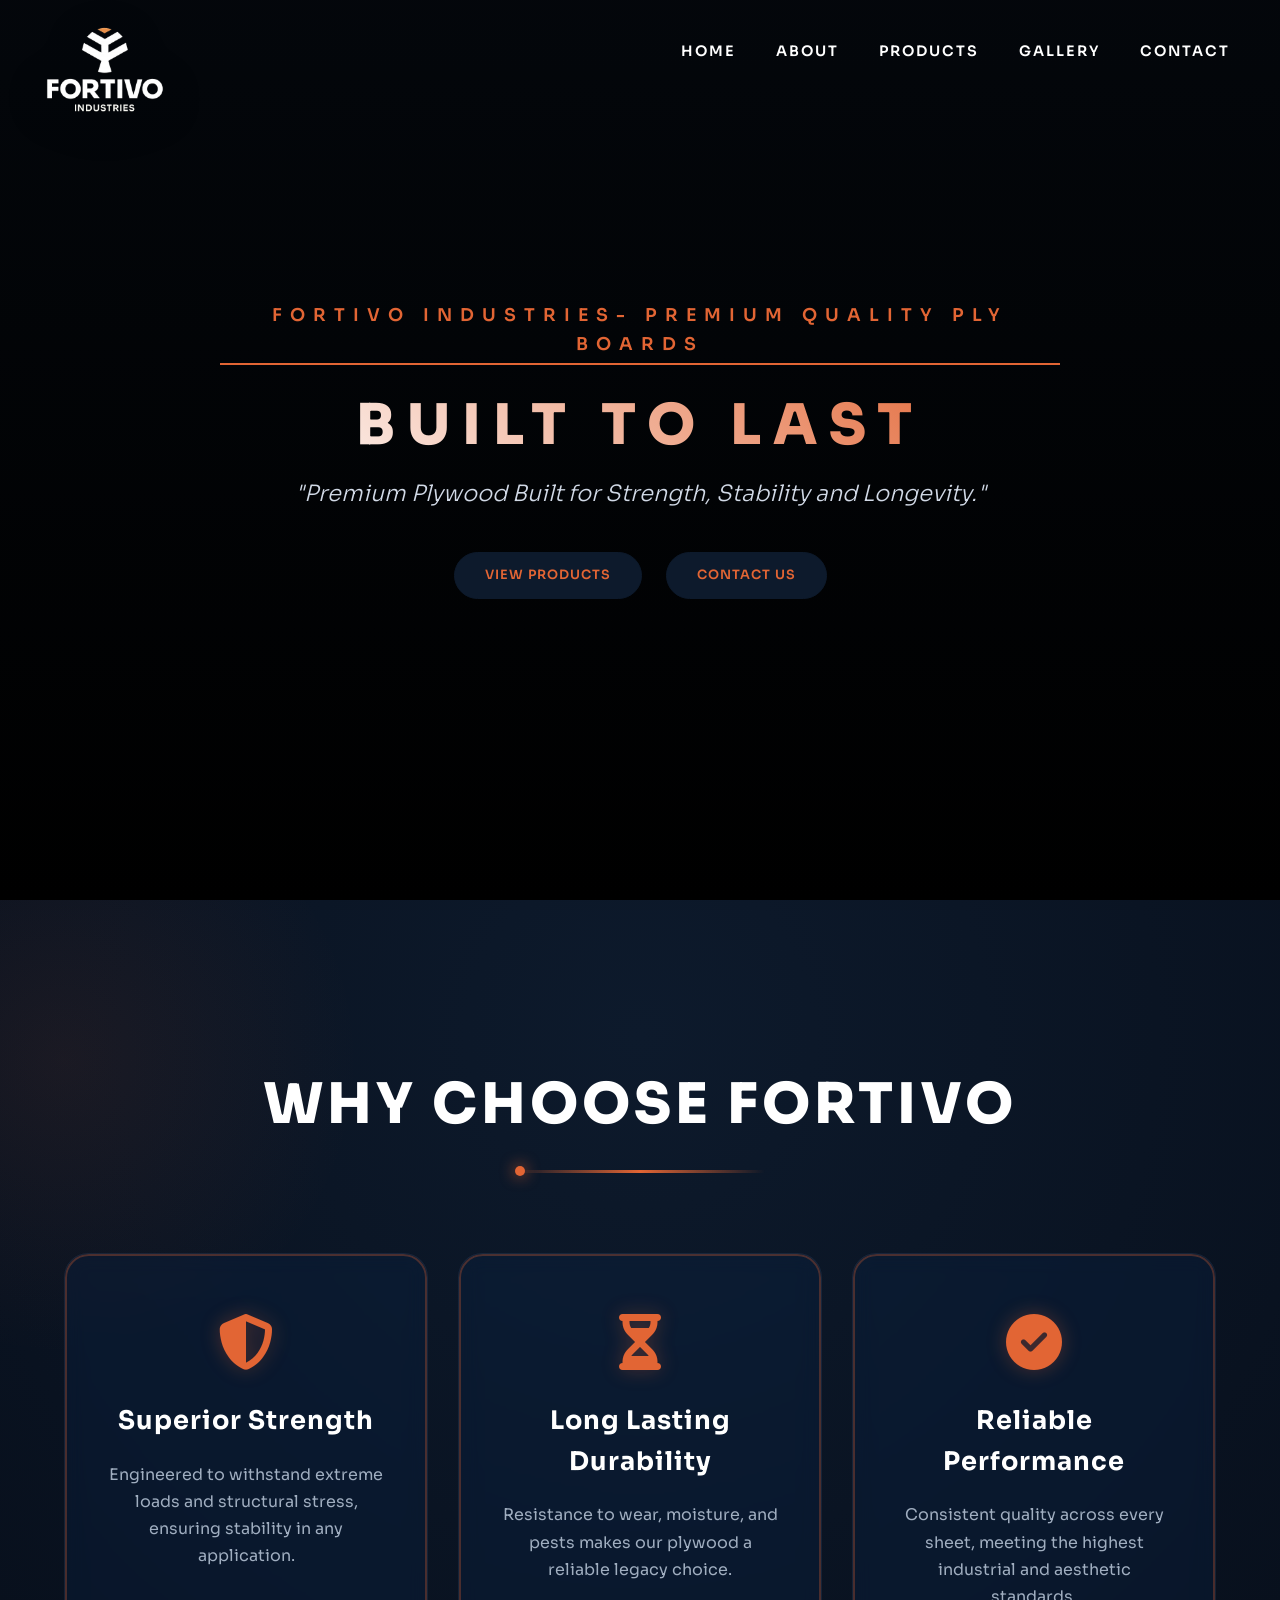
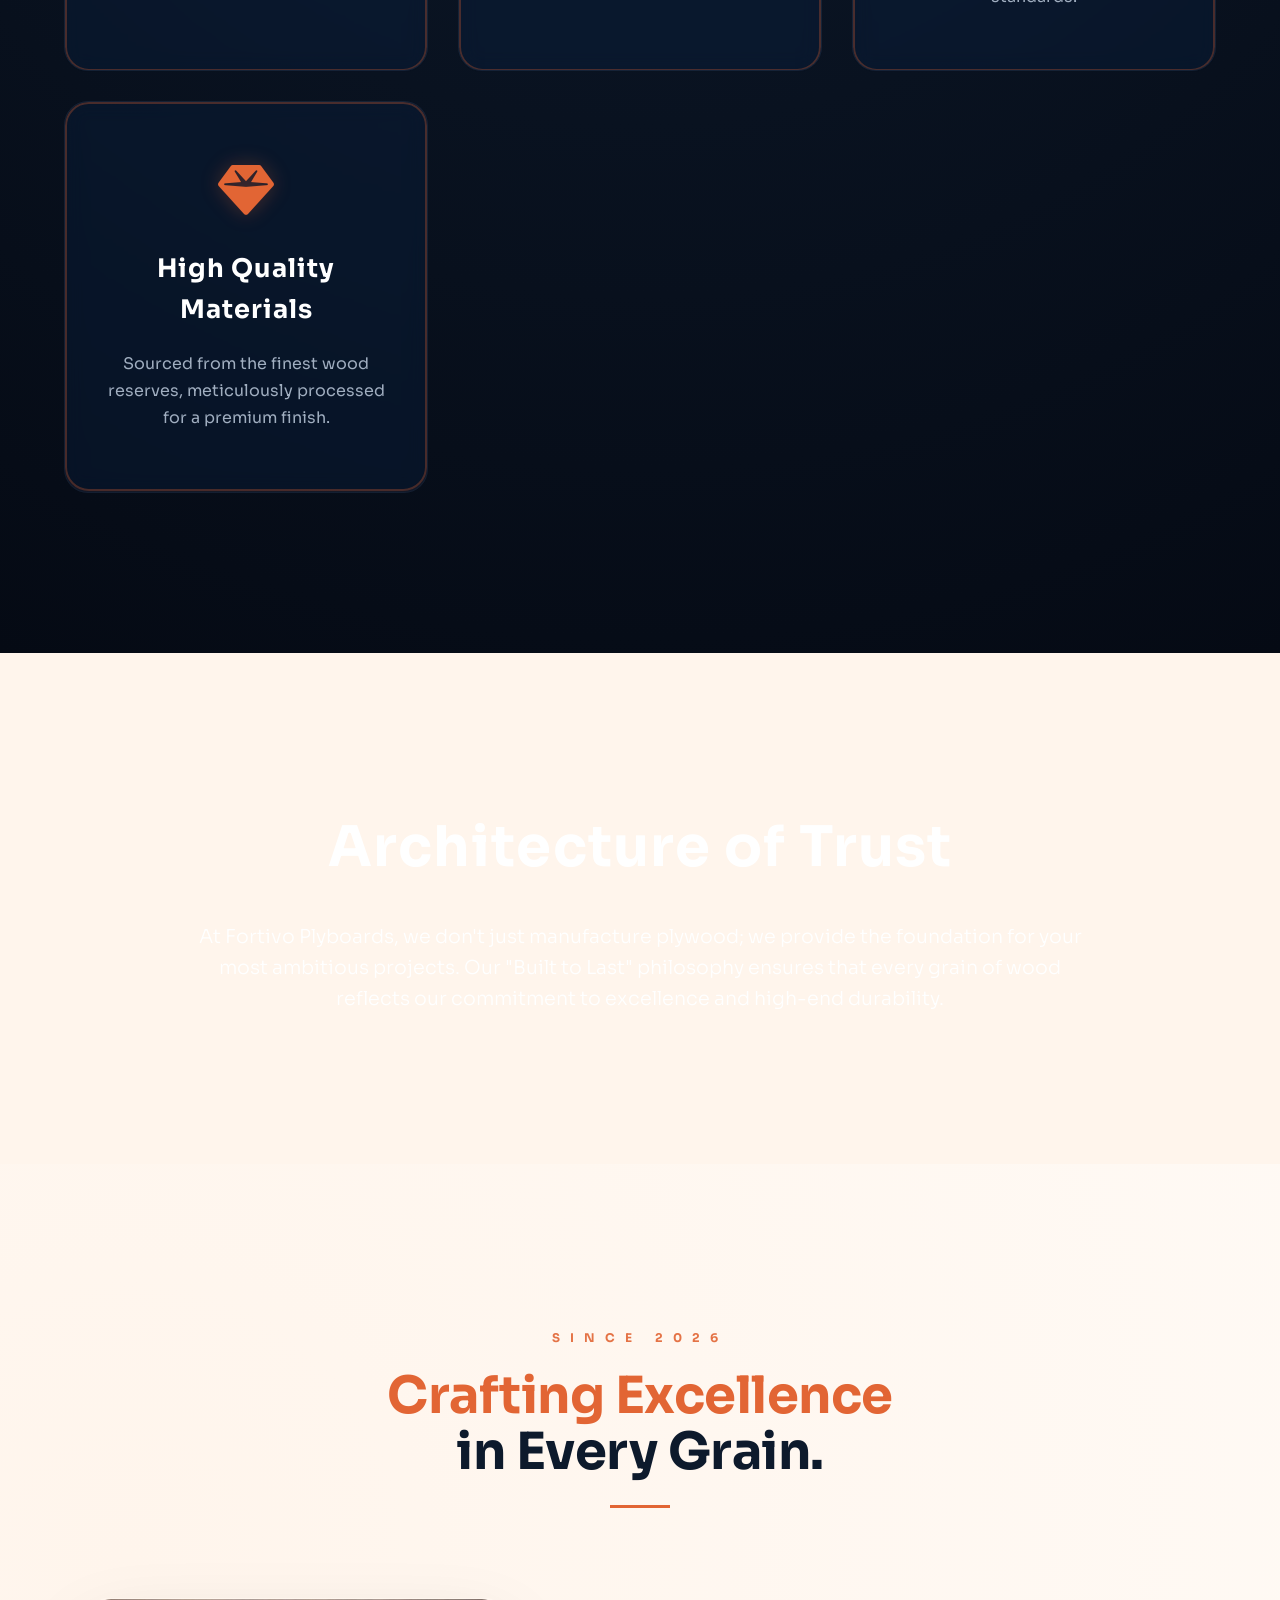
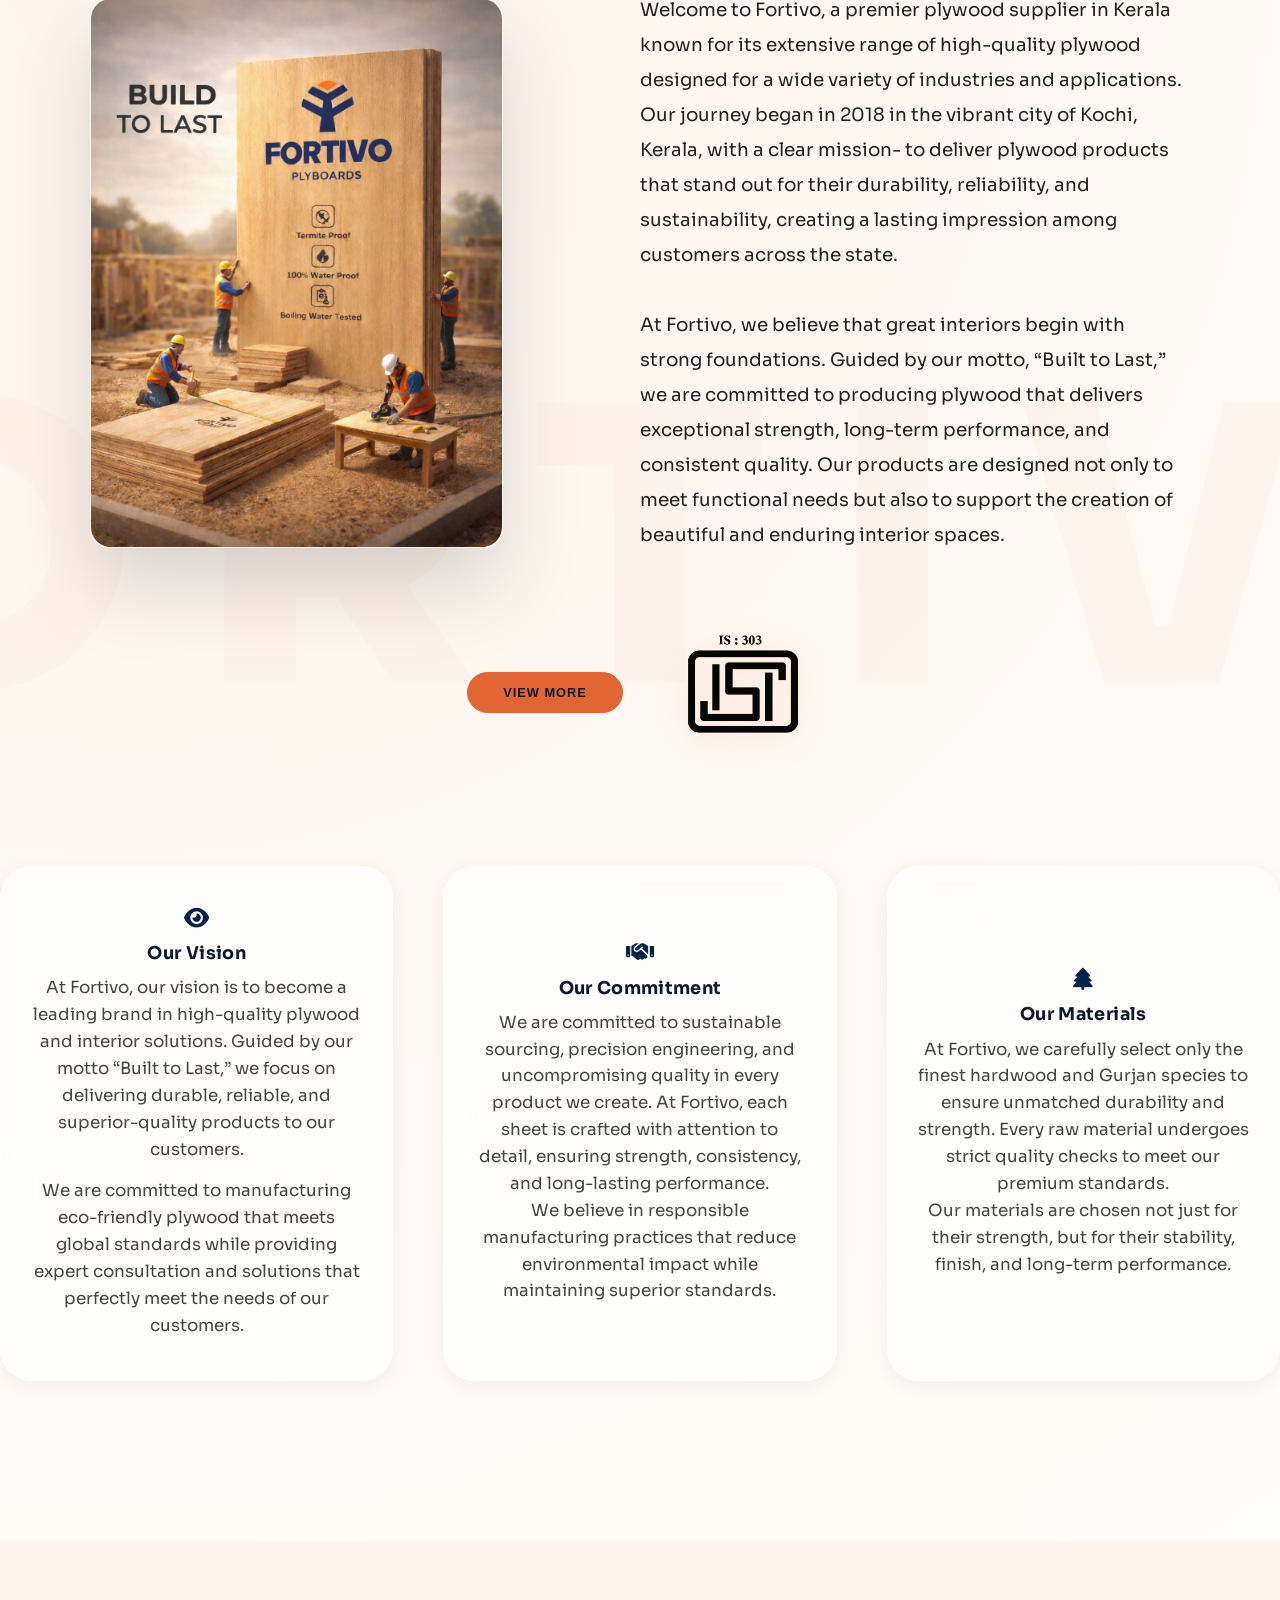
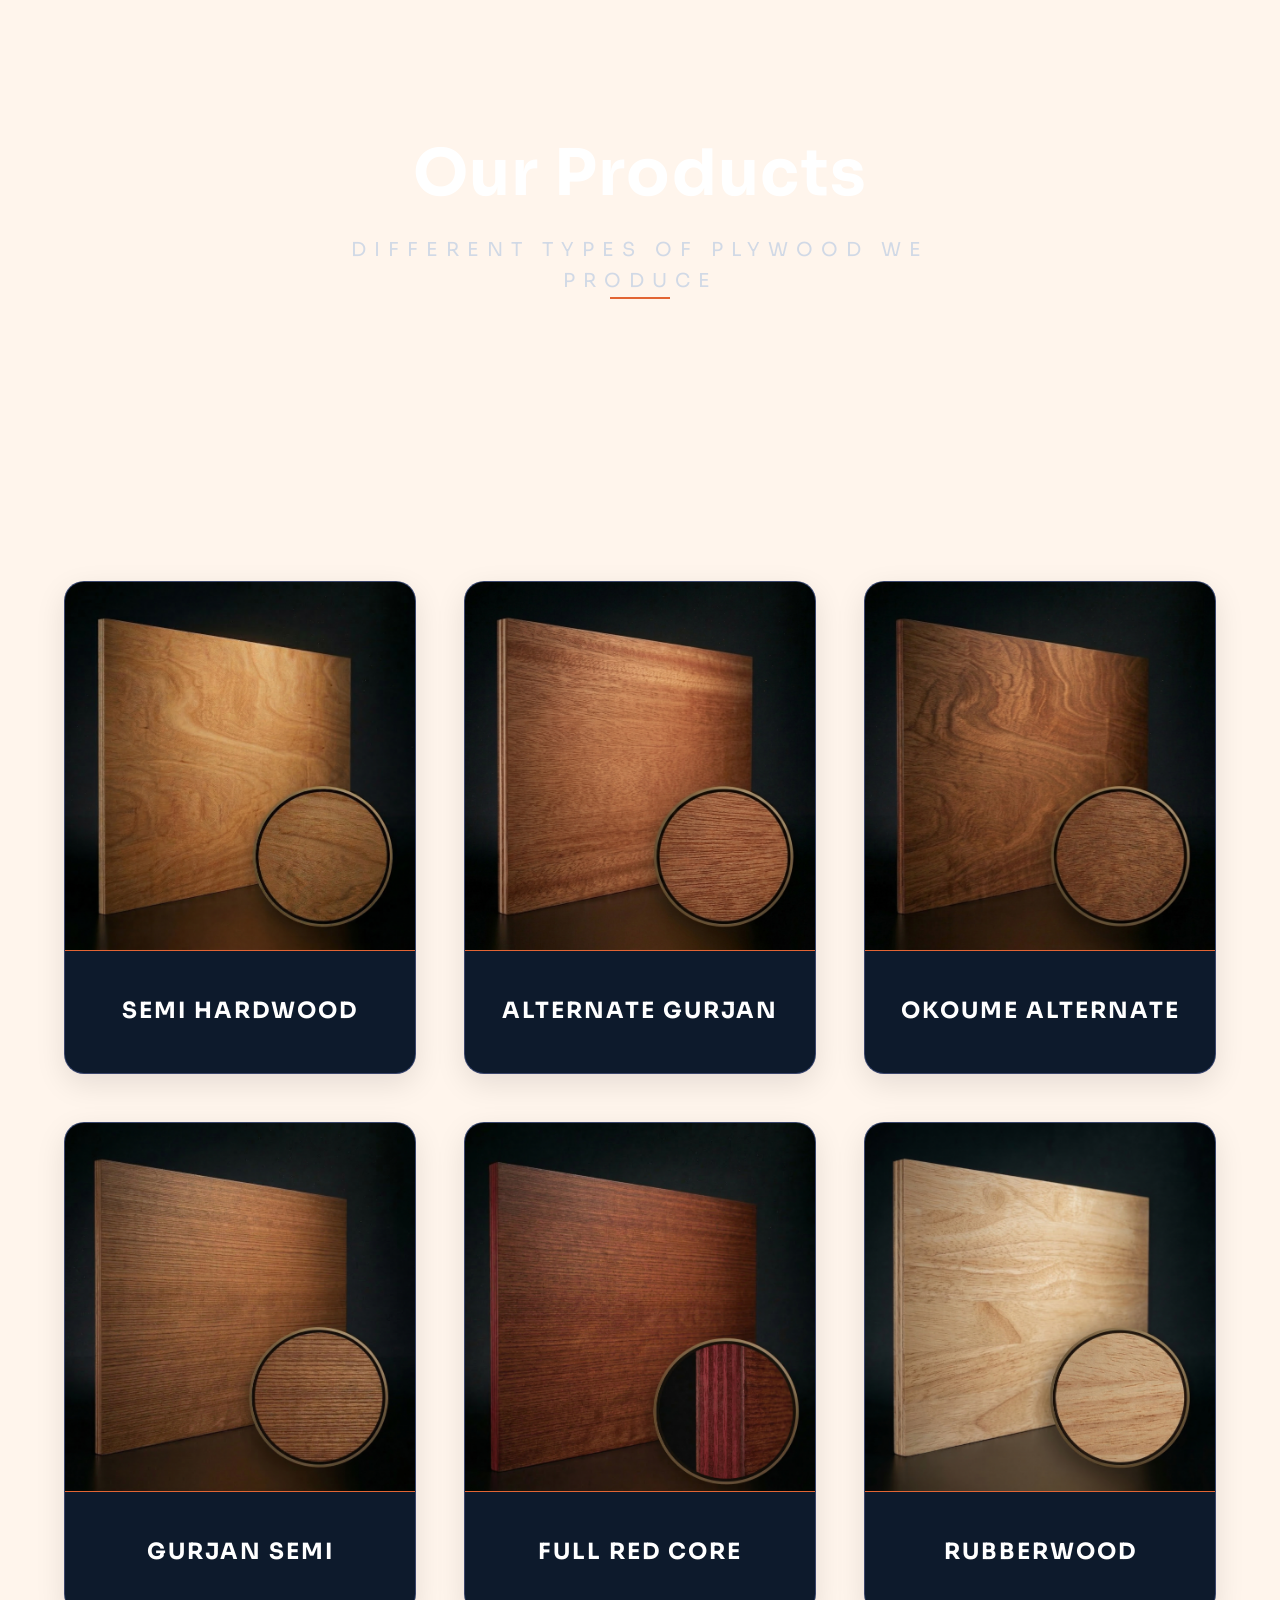
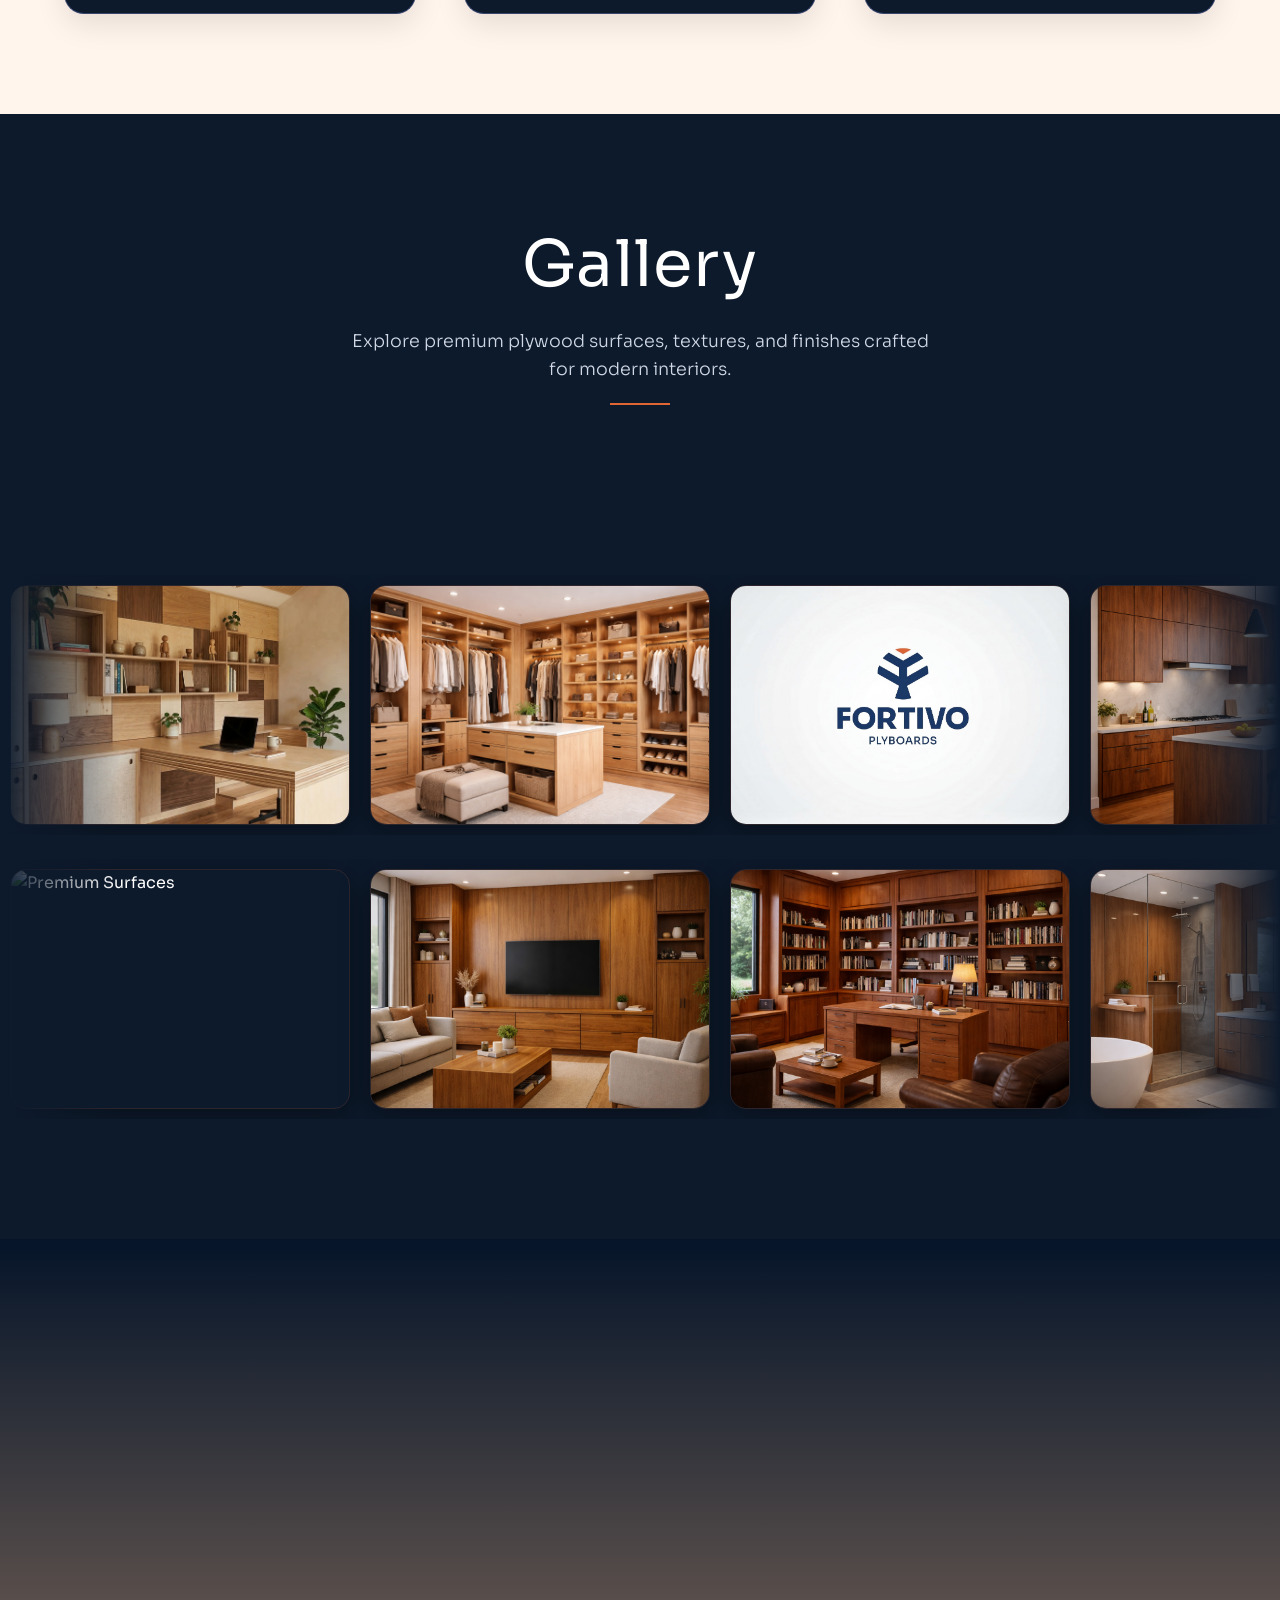
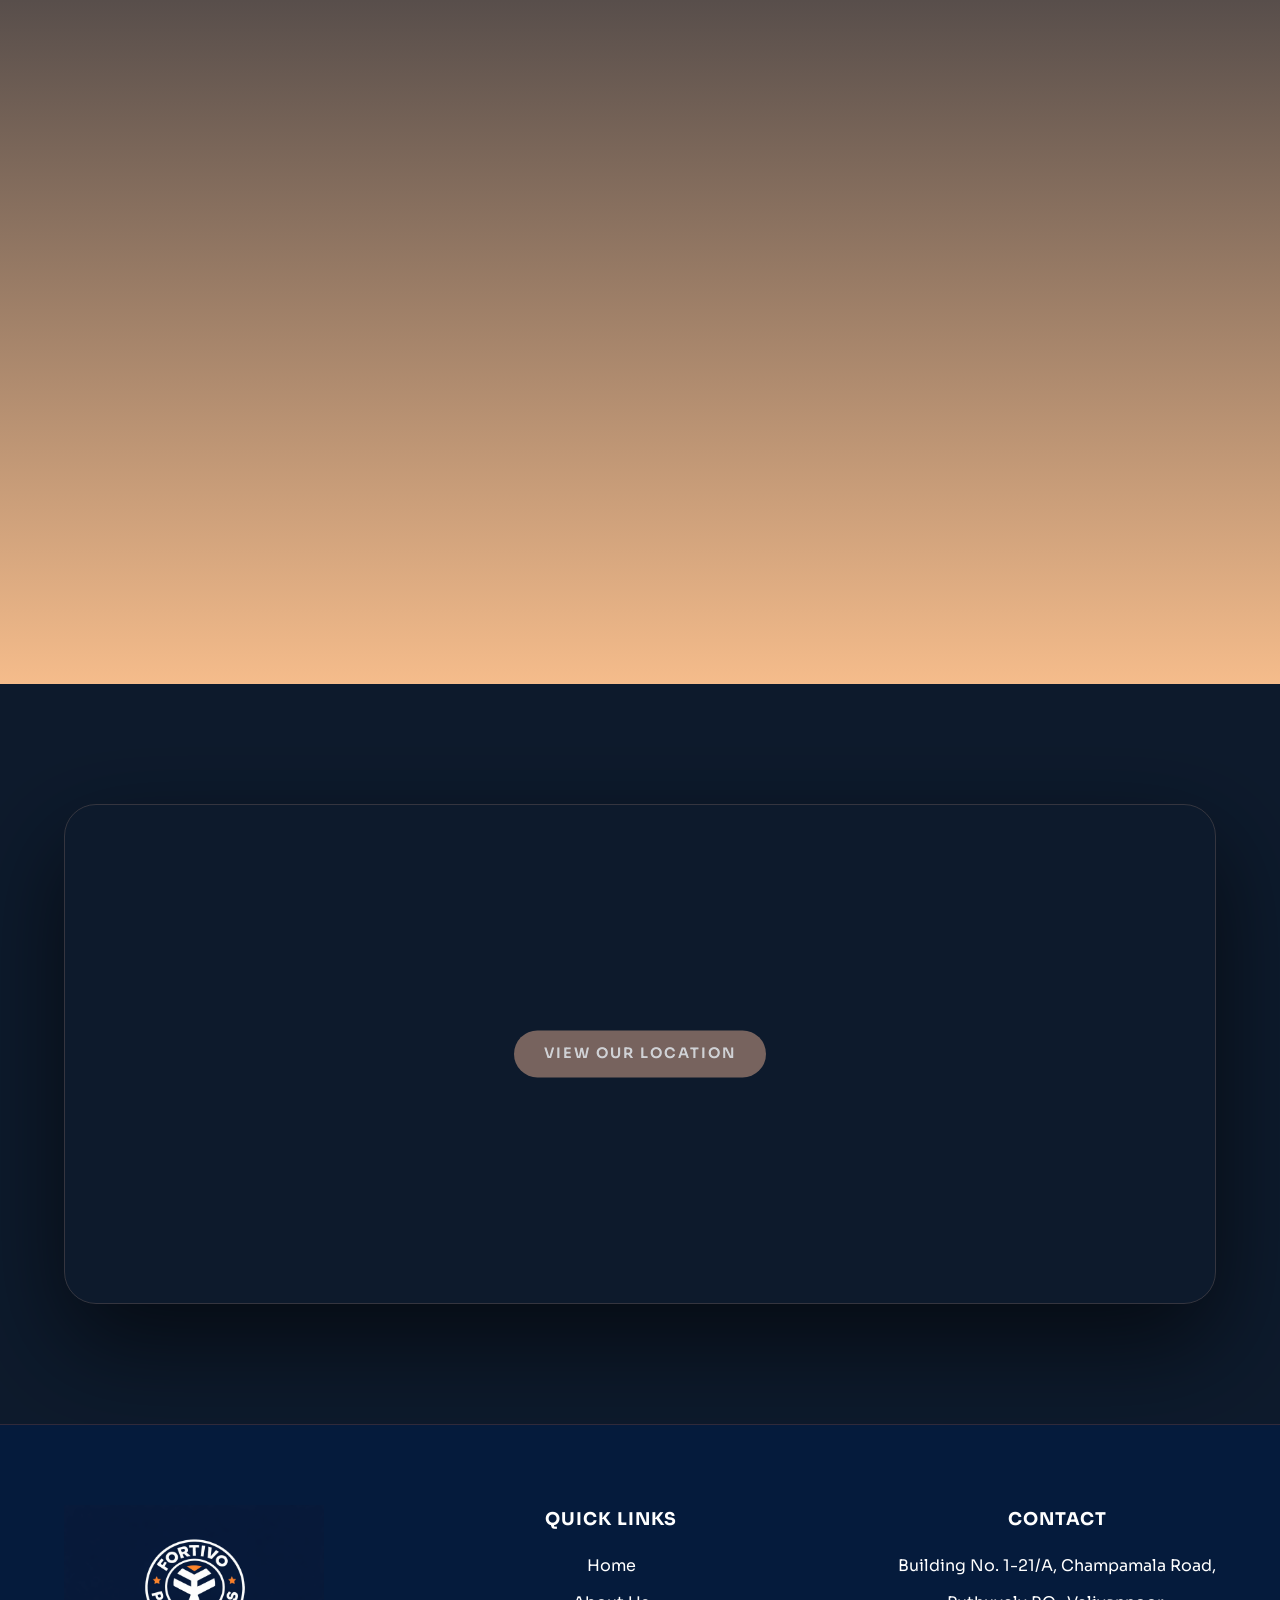
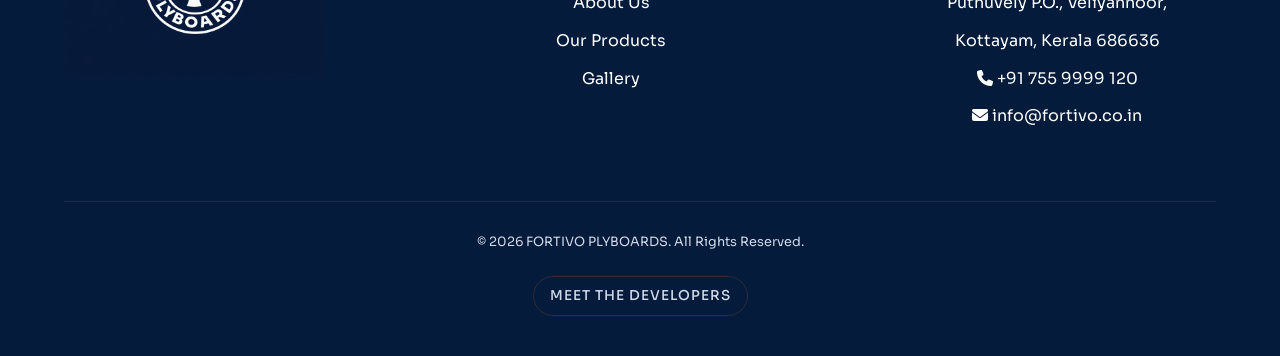
==== commit 53f2e4c3: "update" ====
--- a/index.html
+++ b/index.html
@@ -474,6 +474,18 @@
                 </div>
             </section>
         </div>
+
+        <!-- LOCATION / MAP SECTION -->
+        <section id="location" class="map-section animate-up">
+            <div class="section-container">
+                <div class="map-wrapper">
+                    <iframe
+                        src="https://www.google.com/maps/embed?pb=!1m17!1m12!1m3!1d3930.5630325435!2d76.5774498147!3d9.84194759296!2m3!1f0!2f0!3f0!3m2!1i1024!2i768!4f13.1!3m2!1m1!2zOcKwNTAnMzEuMCJOIDc2wrAzNCc0OC4xIkU!5e0!3m2!1sen!2sin!4v1712500412345!5m2!1sen!2sin"
+                        allowfullscreen="" loading="lazy" referrerpolicy="no-referrer-when-downgrade">
+                    </iframe>
+                </div>
+            </div>
+        </section>
 
         <!-- FOOTER -->
         <footer>
@@ -847,7 +859,7 @@
                 modal.querySelector('.modal-body').innerHTML = modalBody;
 
                 modal.classList.add('show');
-                document.body.style.overflow = 'hidden'; 
+                document.body.style.overflow = 'hidden';
             };
 
             cards.forEach(card => {
@@ -855,7 +867,7 @@
                 // Add touchstart for snappier mobile feel
                 card.addEventListener('touchstart', (e) => {
                     // Prevent default only if necessary, but here we want to allow scroll
-                }, {passive: true});
+                }, { passive: true });
             });
 
             function closeModal() {
--- a/index.css
+++ b/index.css
@@ -3229,4 +3229,90 @@
         margin-top: 0 !important;
         top: 0 !important;
     }
+}
+
+/* --- MAP SECTION PREMIUM STYLING --- */
+.map-section {
+    padding: 120px 5%;
+    background: var(--color-primary);
+    position: relative;
+    overflow: hidden;
+}
+
+.section-subtitle {
+    color: var(--color-accent);
+    letter-spacing: 5px;
+    text-transform: uppercase;
+    margin-top: 10px;
+    text-align: center;
+}
+
+.map-section .section-container {
+    max-width: 1400px;
+    margin: 0 auto;
+}
+
+.map-wrapper {
+    width: 100%;
+    height: 500px;
+    border-radius: 32px;
+    overflow: hidden;
+    border: 1px solid rgba(226, 101, 52, 0.3);
+    box-shadow: 0 40px 100px rgba(0, 0, 0, 0.6);
+    filter: grayscale(0.8) contrast(1.1);
+    transition: all 0.8s cubic-bezier(0.19, 1, 0.22, 1);
+    position: relative;
+    cursor: crosshair;
+}
+
+.map-wrapper::after {
+    content: 'View Our Location';
+    position: absolute;
+    top: 50%;
+    left: 50%;
+    transform: translate(-50%, -50%);
+    background: var(--color-accent);
+    color: #fff;
+    padding: 12px 30px;
+    border-radius: 50px;
+    font-size: 0.9rem;
+    font-weight: 600;
+    text-transform: uppercase;
+    letter-spacing: 2px;
+    pointer-events: none;
+    opacity: 0.8;
+    transition: var(--transition-smooth);
+}
+
+.map-wrapper:hover {
+    filter: grayscale(0) contrast(1);
+    border-color: var(--color-accent);
+    box-shadow: 0 60px 120px rgba(0, 0, 0, 0.8);
+    transform: scale(1.01);
+}
+
+.map-wrapper:hover::after {
+    opacity: 0;
+    transform: translate(-50%, -50%) scale(1.2);
+}
+
+.map-wrapper iframe {
+    width: 100%;
+    height: 100%;
+    border: none;
+}
+
+@media (max-width: 768px) {
+    .map-section {
+        padding: 80px 5%;
+    }
+    
+    .map-wrapper {
+        height: 350px;
+        border-radius: 20px;
+    }
+    
+    .map-section .reveal-text {
+        font-size: 2.5rem !important;
+    }
 }
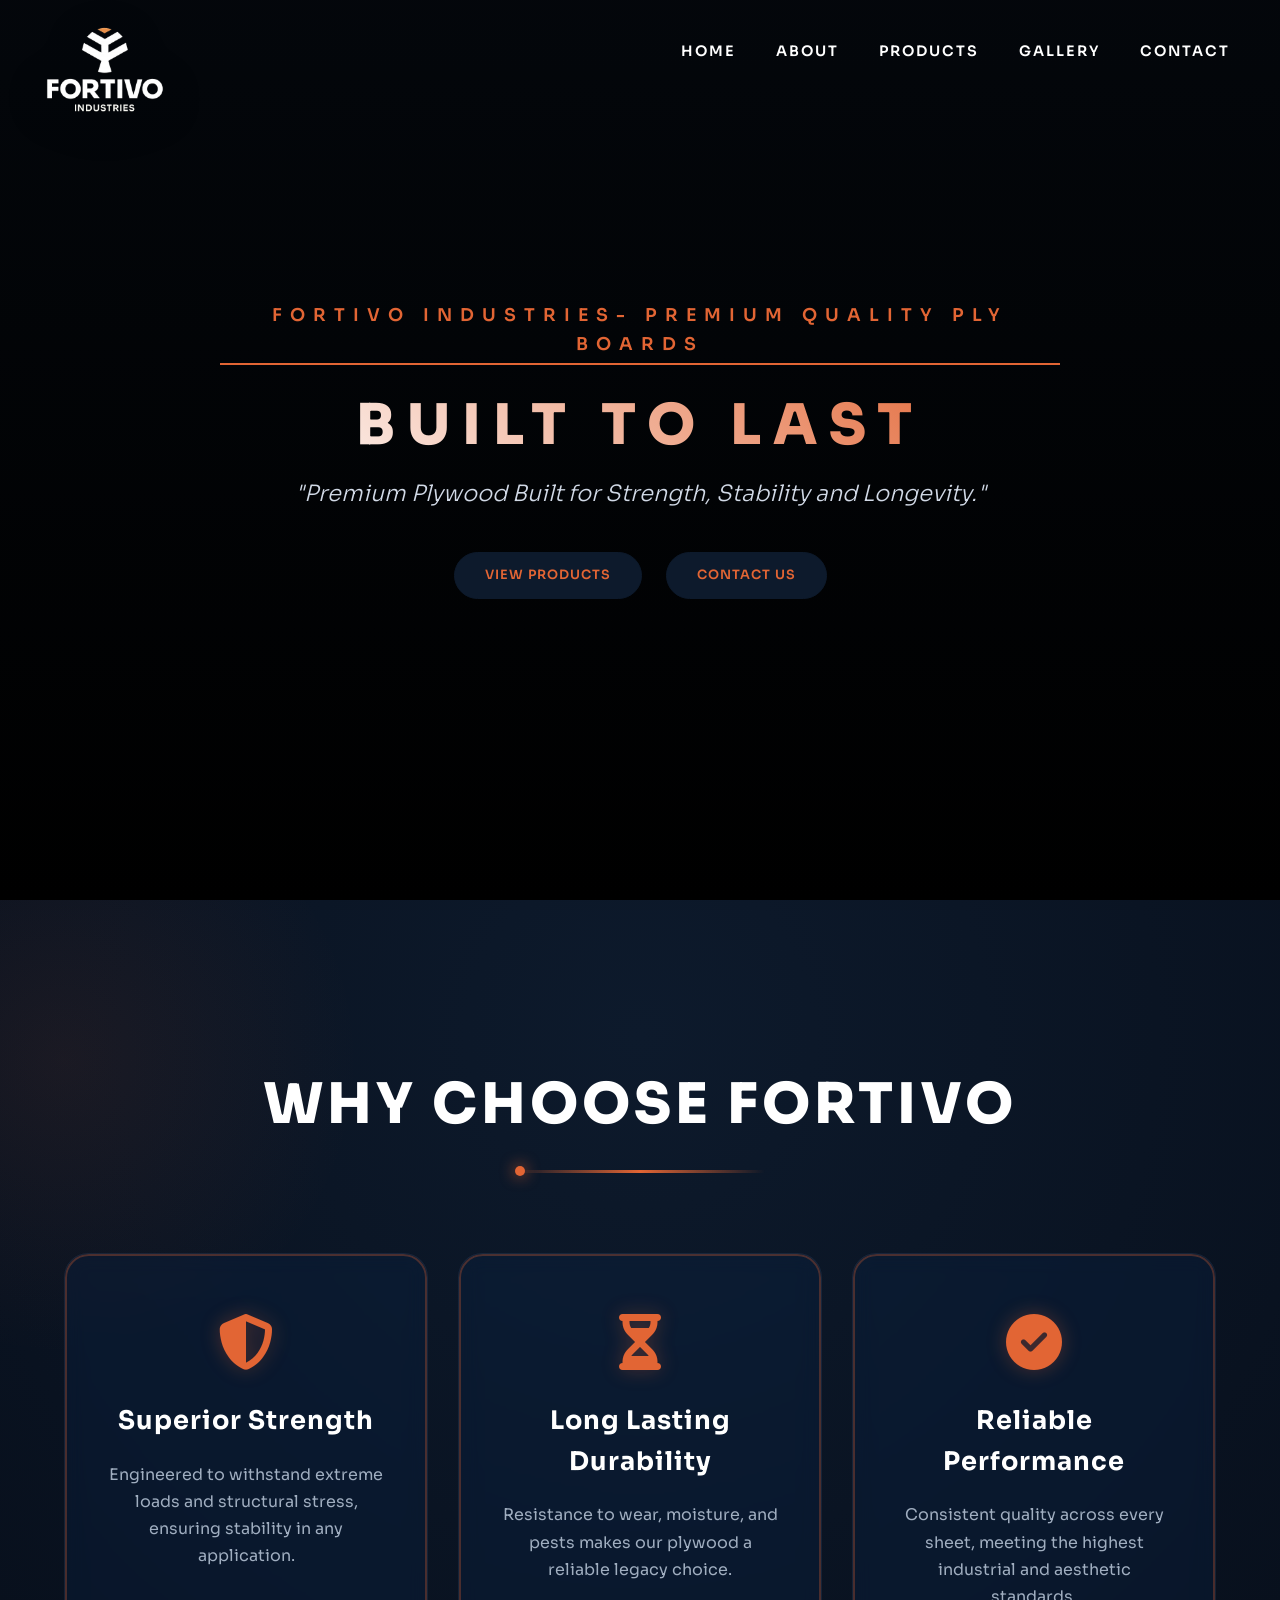
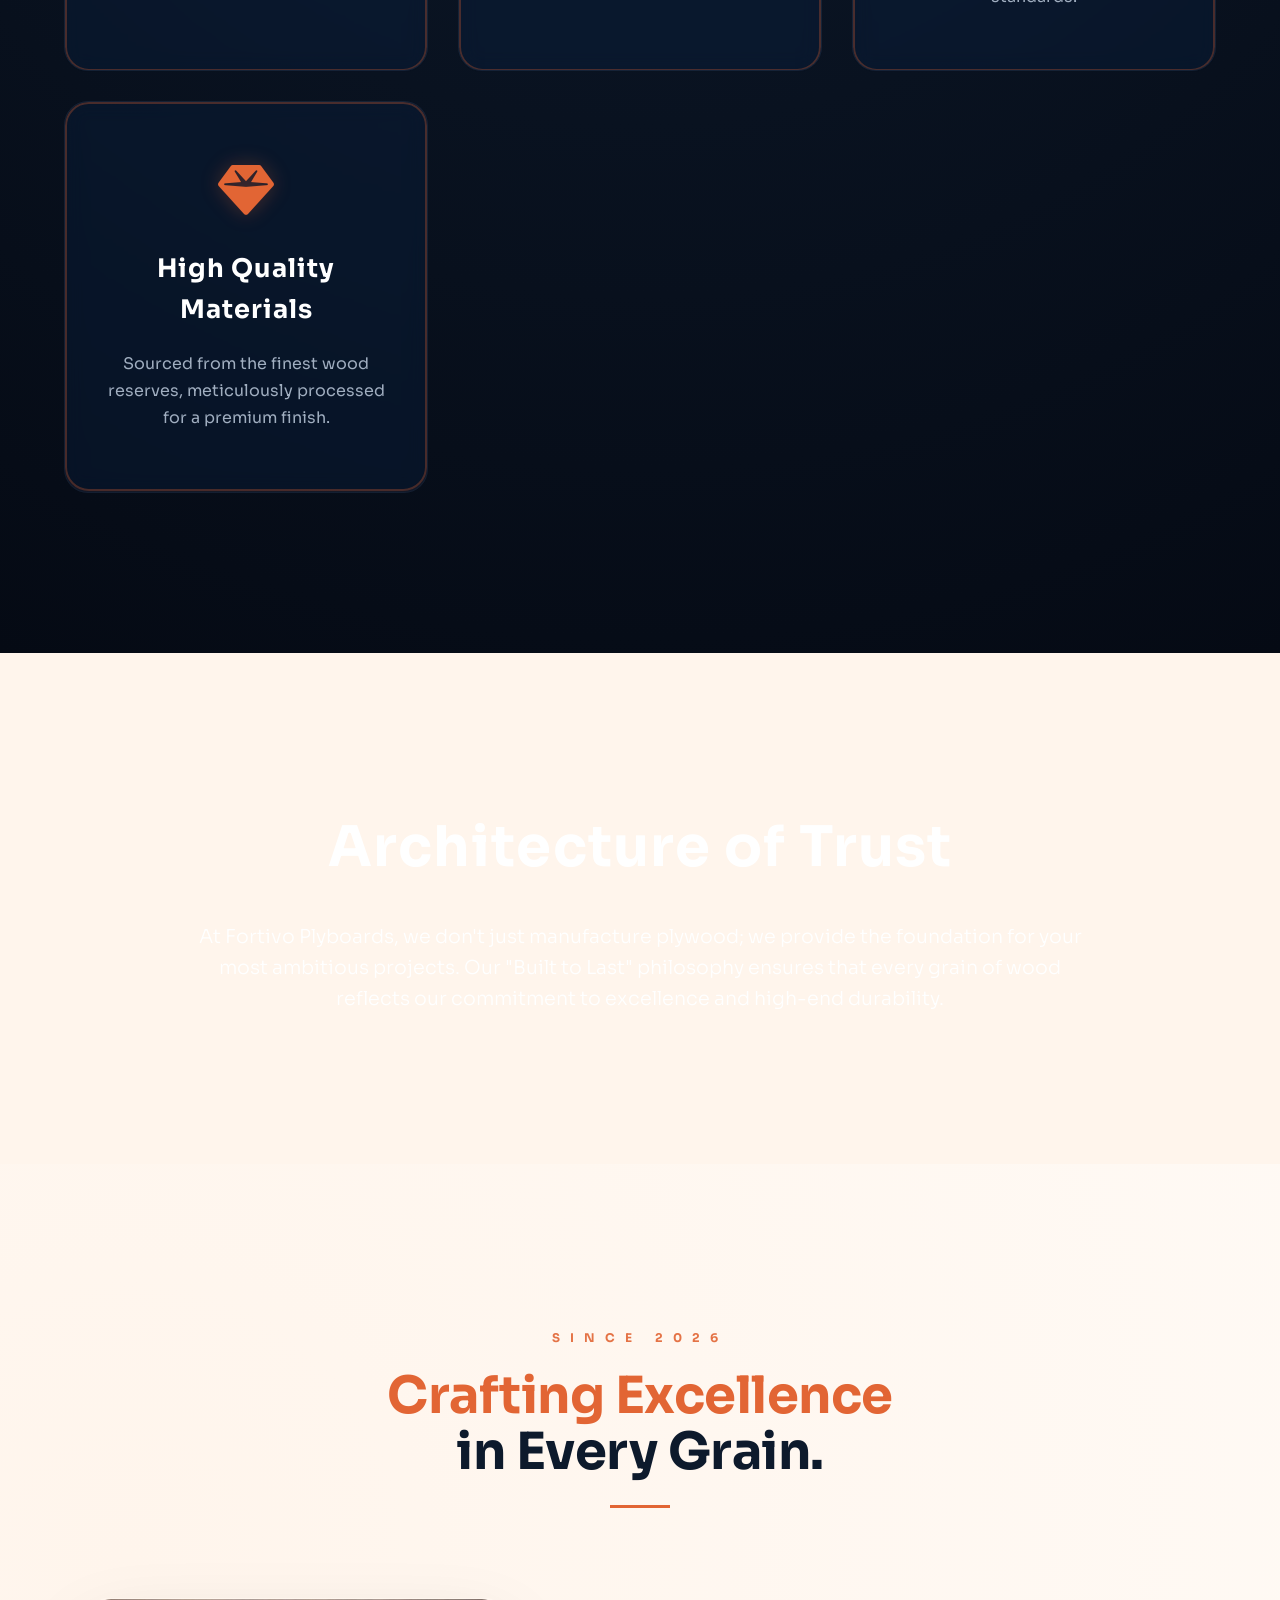
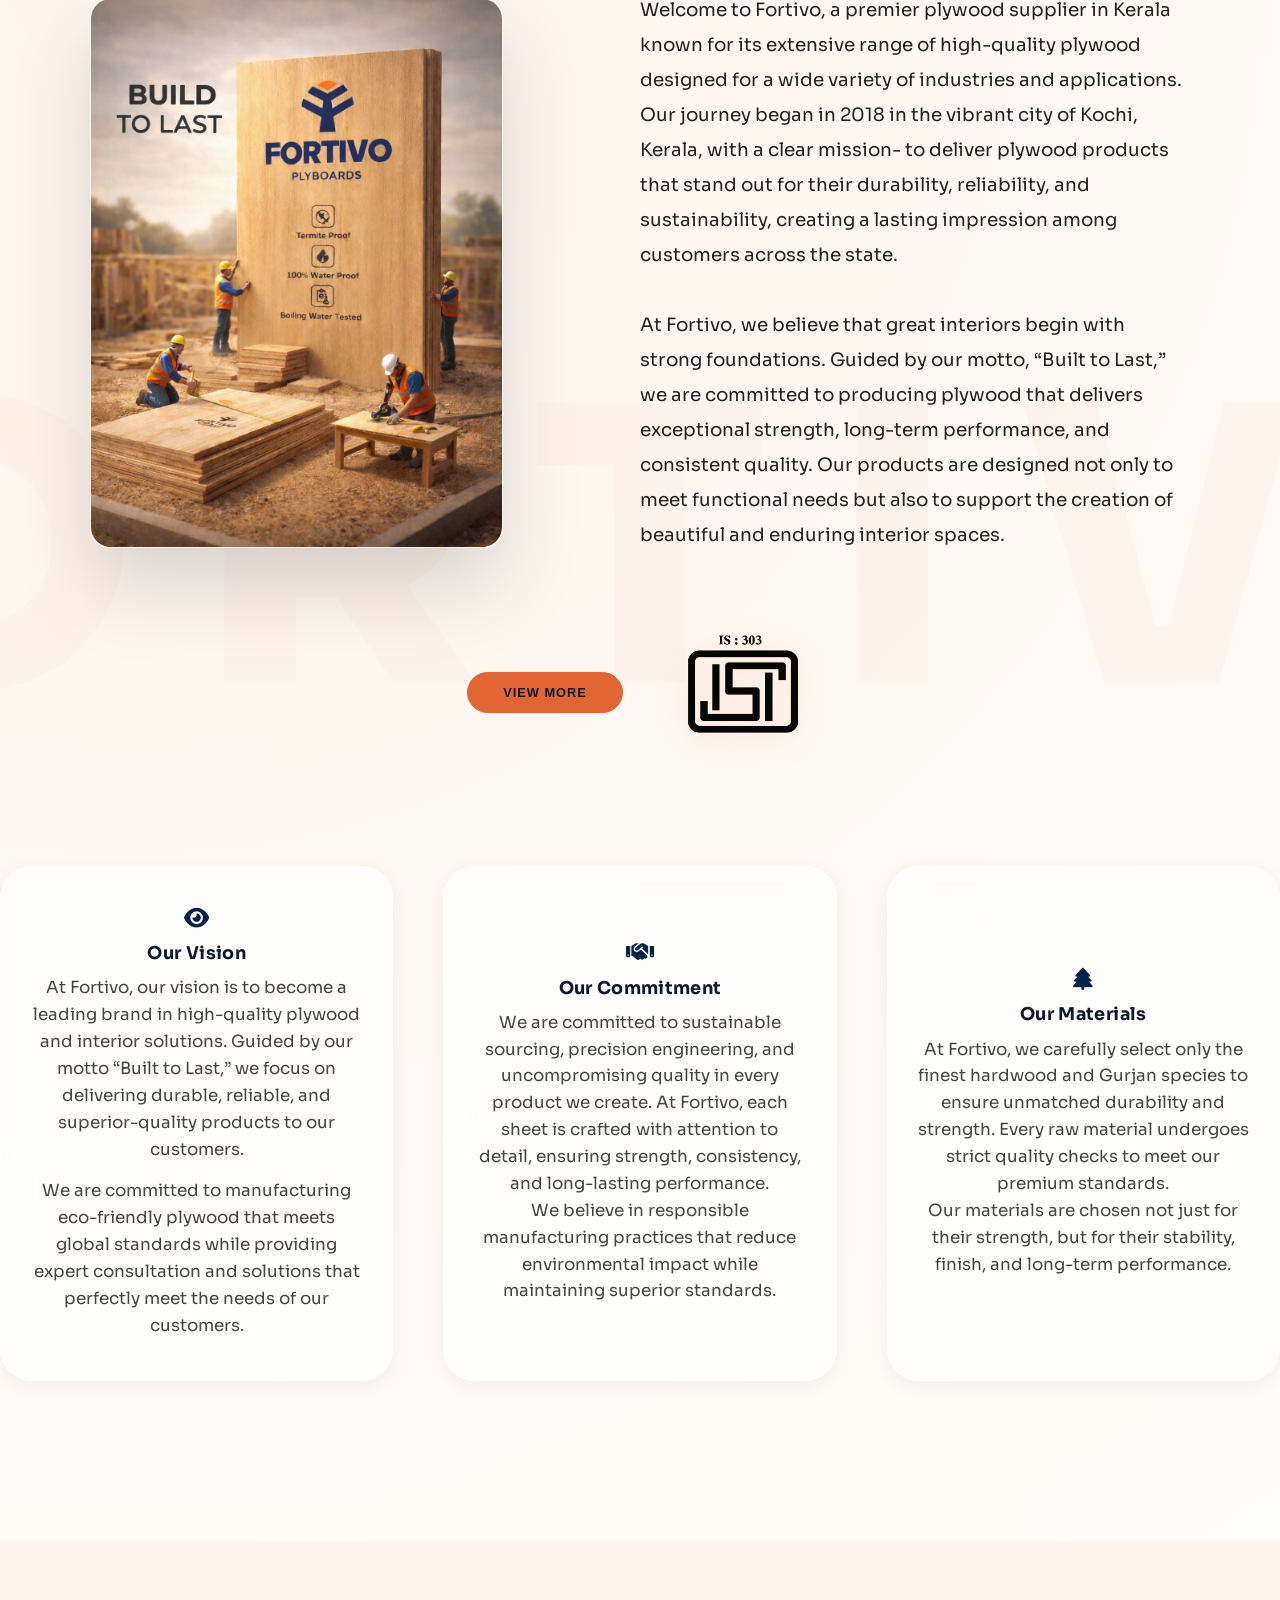
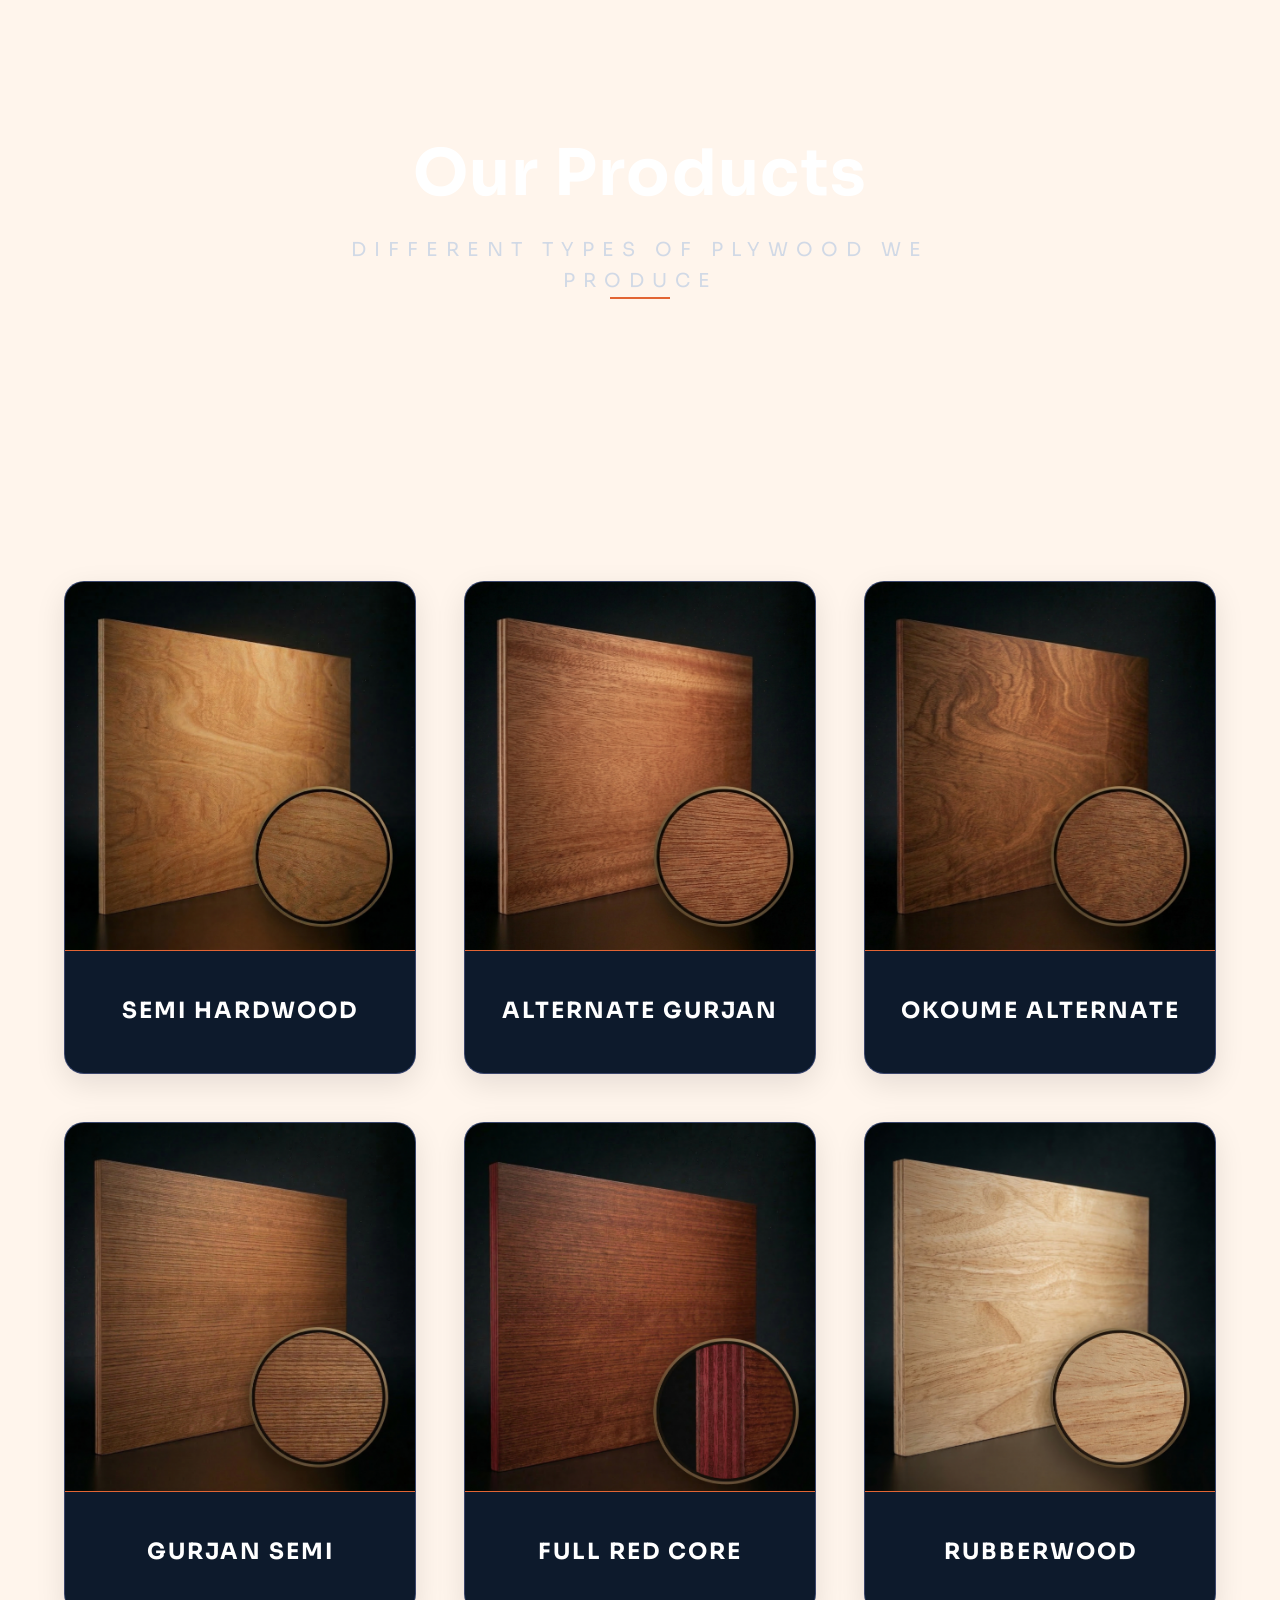
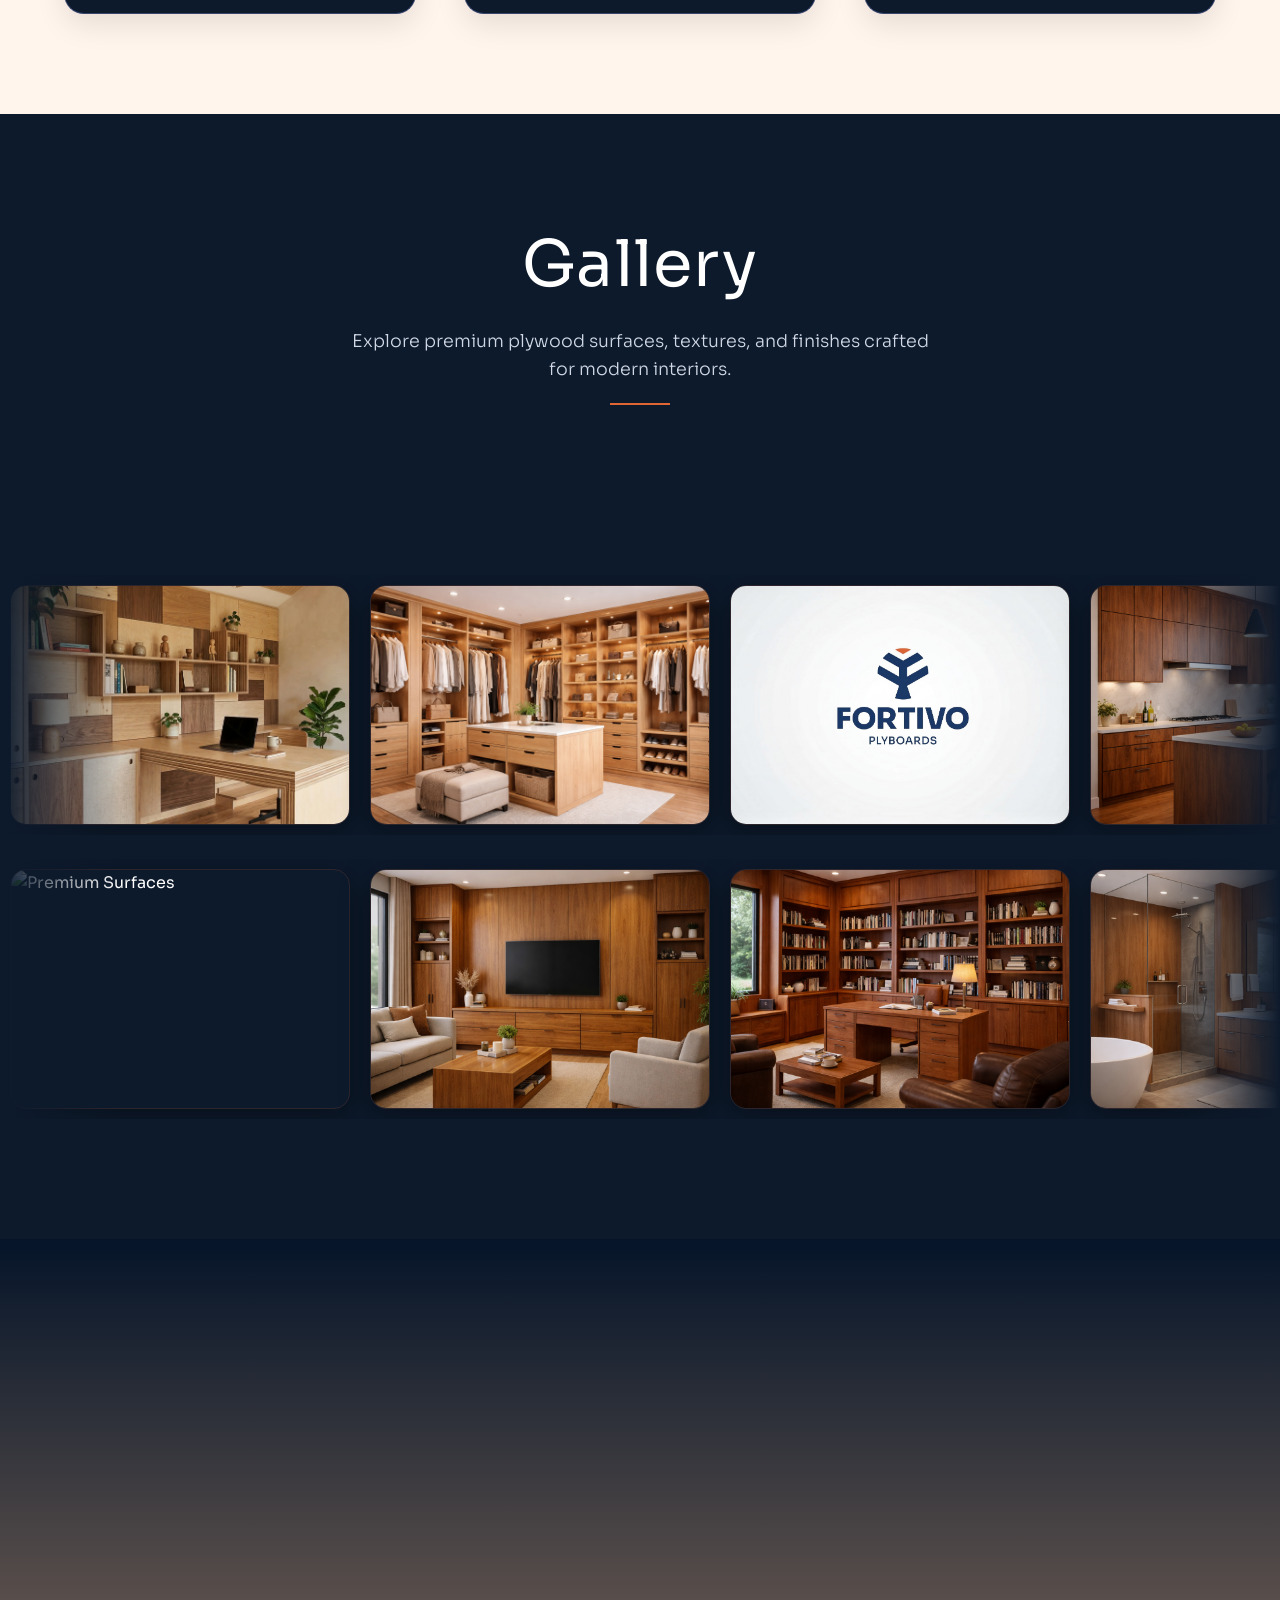
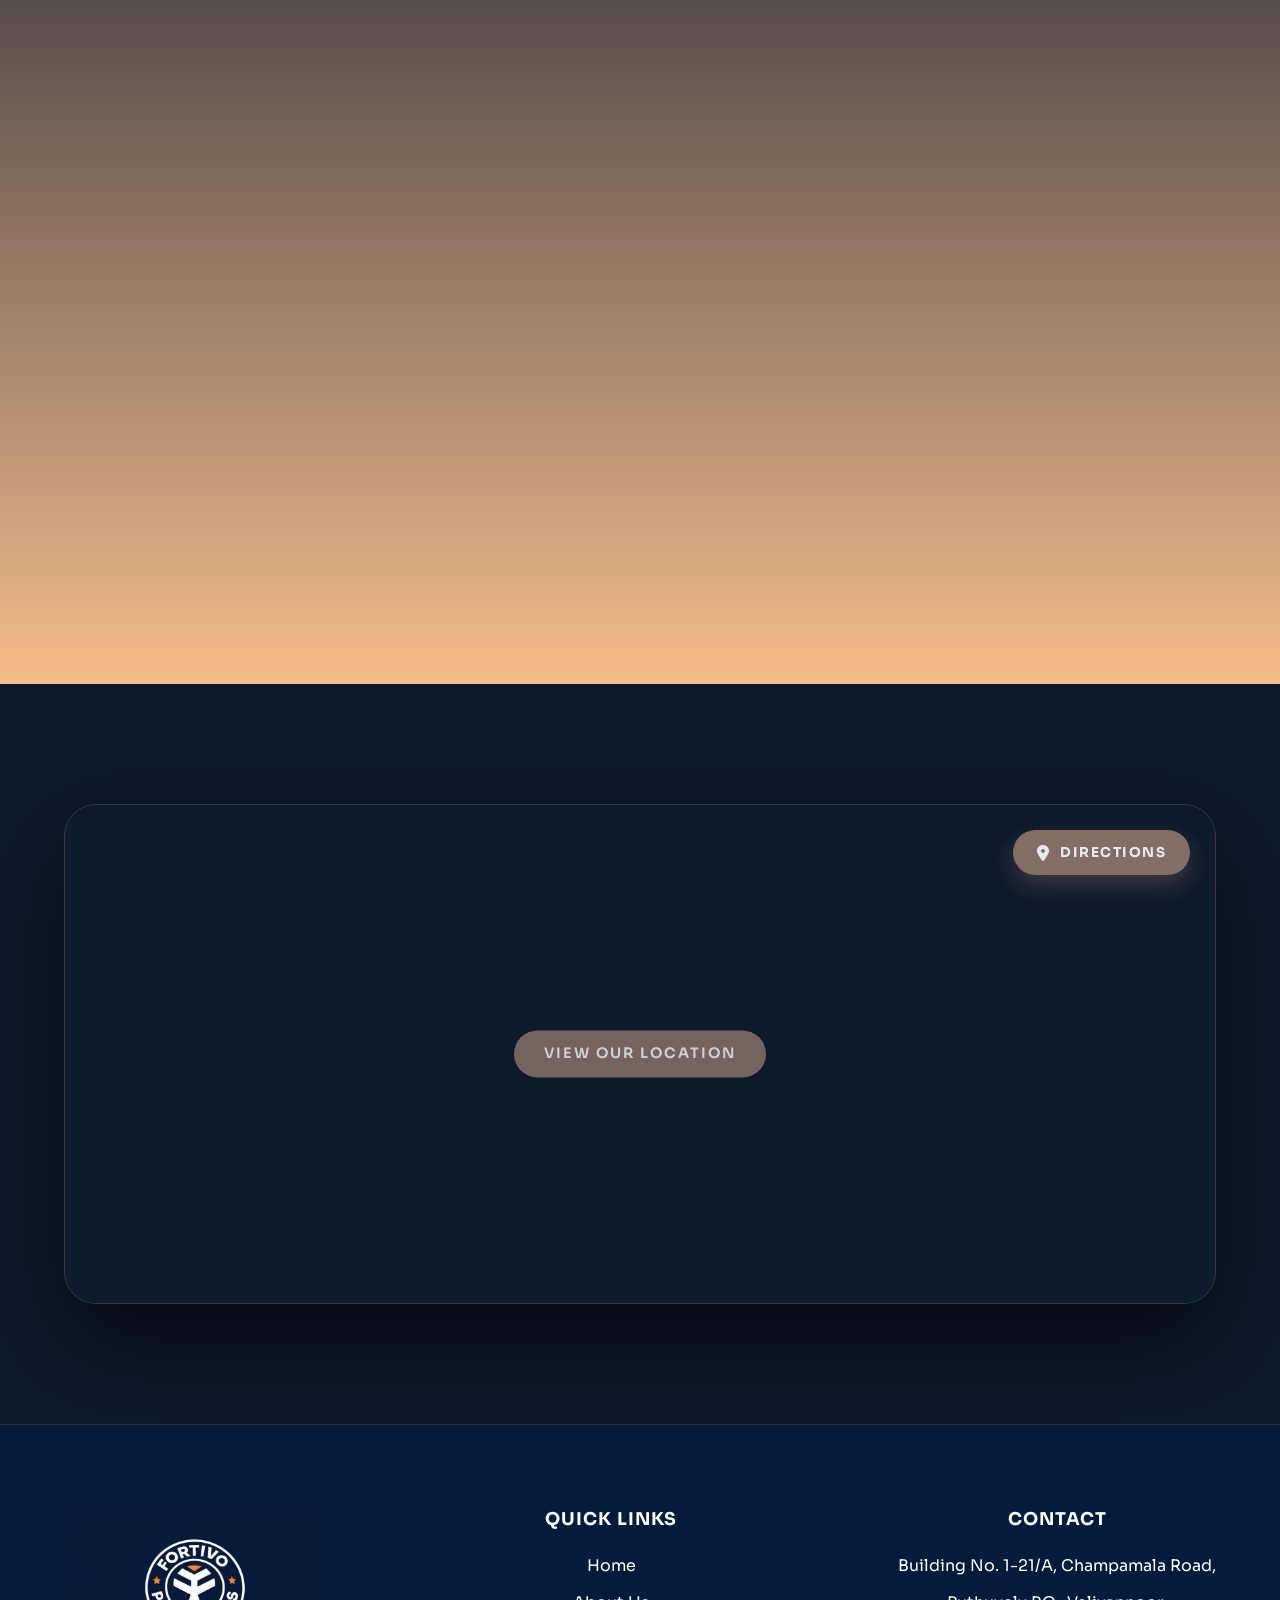
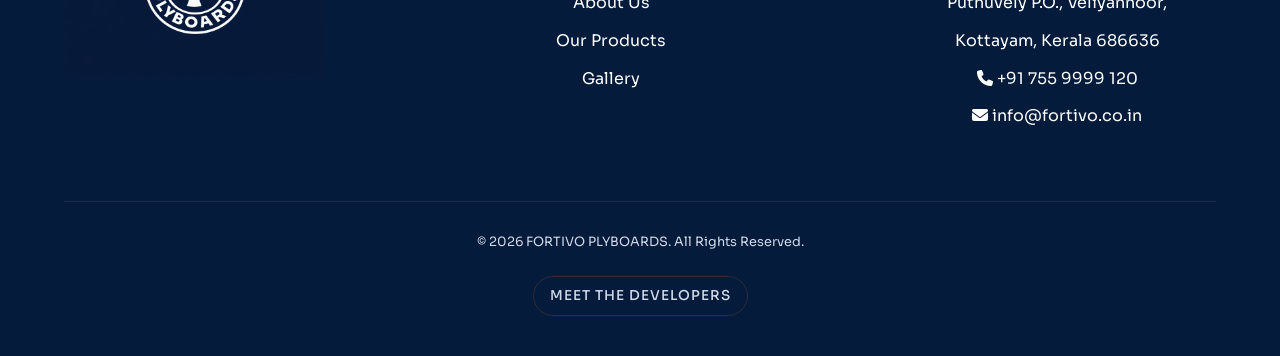
==== commit 542c1c69: "up" ====
--- a/index.html
+++ b/index.html
@@ -479,6 +479,11 @@
         <section id="location" class="map-section animate-up">
             <div class="section-container">
                 <div class="map-wrapper">
+                    <a href="https://www.google.com/maps/place/9%C2%B050'31.0%22N+76%C2%B034'48.1%22E/@9.8419476,76.5774498,1029m/data=!3m2!1e3!4b1!4m4!3m3!8m2!3d9.8419476!4d76.5800247?hl=en&entry=ttu&g_ep=EgoyMDI2MDQwMS4wIKXMDSoASAFQAw%3D%3D" 
+                       target="_blank" 
+                       class="map-redirect-btn">
+                        <i class="fas fa-map-marker-alt"></i> Directions
+                    </a>
                     <iframe
                         src="https://www.google.com/maps/embed?pb=!1m17!1m12!1m3!1d3930.5630325435!2d76.5774498147!3d9.84194759296!2m3!1f0!2f0!3f0!3m2!1i1024!2i768!4f13.1!3m2!1m1!2zOcKwNTAnMzEuMCJOIDc2wrAzNCc0OC4xIkU!5e0!3m2!1sen!2sin!4v1712500412345!5m2!1sen!2sin"
                         allowfullscreen="" loading="lazy" referrerpolicy="no-referrer-when-downgrade">
--- a/index.css
+++ b/index.css
@@ -3265,6 +3265,39 @@
     cursor: crosshair;
 }
 
+.map-redirect-btn {
+    position: absolute;
+    top: 25px;
+    right: 25px;
+    z-index: 10;
+    background: var(--color-accent);
+    color: #fff;
+    padding: 12px 24px;
+    border-radius: 50px;
+    font-size: 0.85rem;
+    font-weight: 700;
+    text-transform: uppercase;
+    letter-spacing: 1.5px;
+    display: flex;
+    align-items: center;
+    gap: 10px;
+    box-shadow: 0 10px 25px rgba(226, 101, 52, 0.4);
+    transition: var(--transition-smooth);
+    opacity: 0.9;
+}
+
+.map-redirect-btn:hover {
+    opacity: 1;
+    transform: translateY(-3px) scale(1.05);
+    background: #fff;
+    color: var(--color-accent);
+    box-shadow: 0 15px 35px rgba(255, 255, 255, 0.2);
+}
+
+.map-redirect-btn i {
+    font-size: 1rem;
+}
+
 .map-wrapper::after {
     content: 'View Our Location';
     position: absolute;
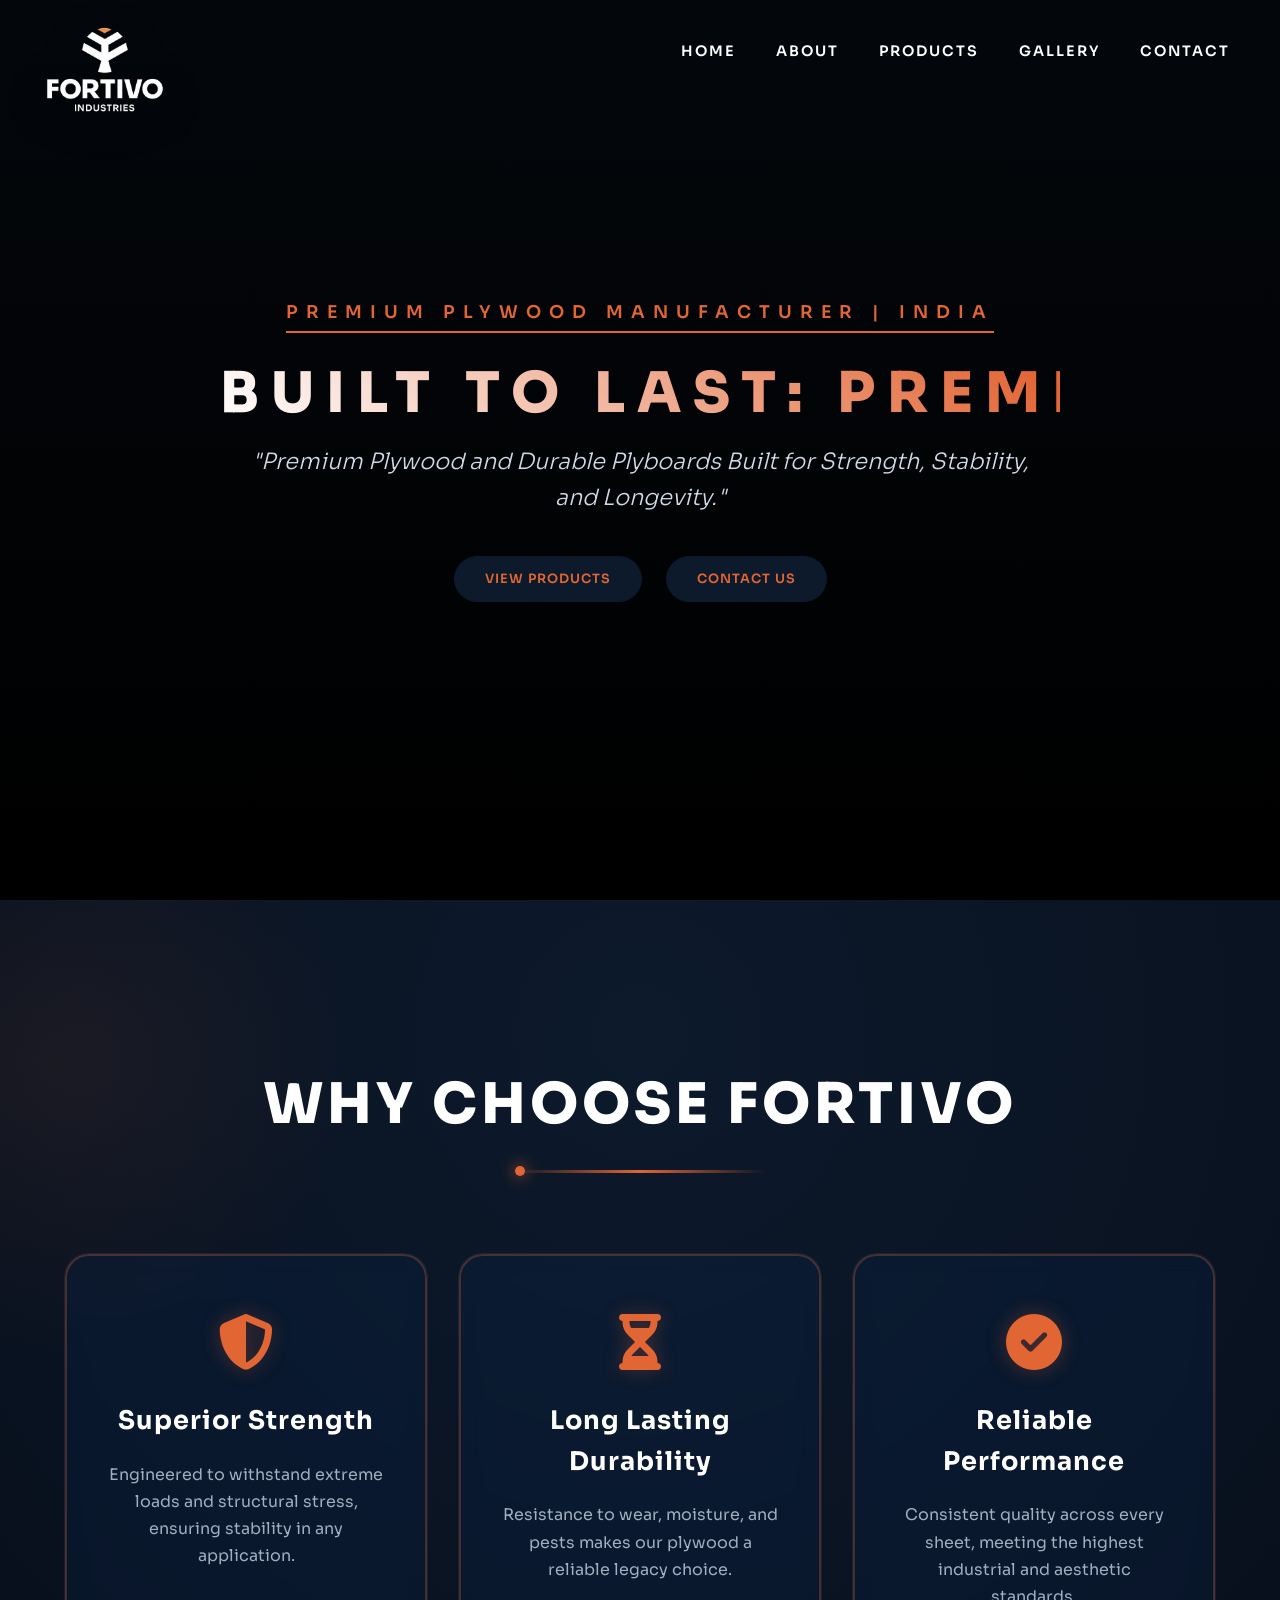
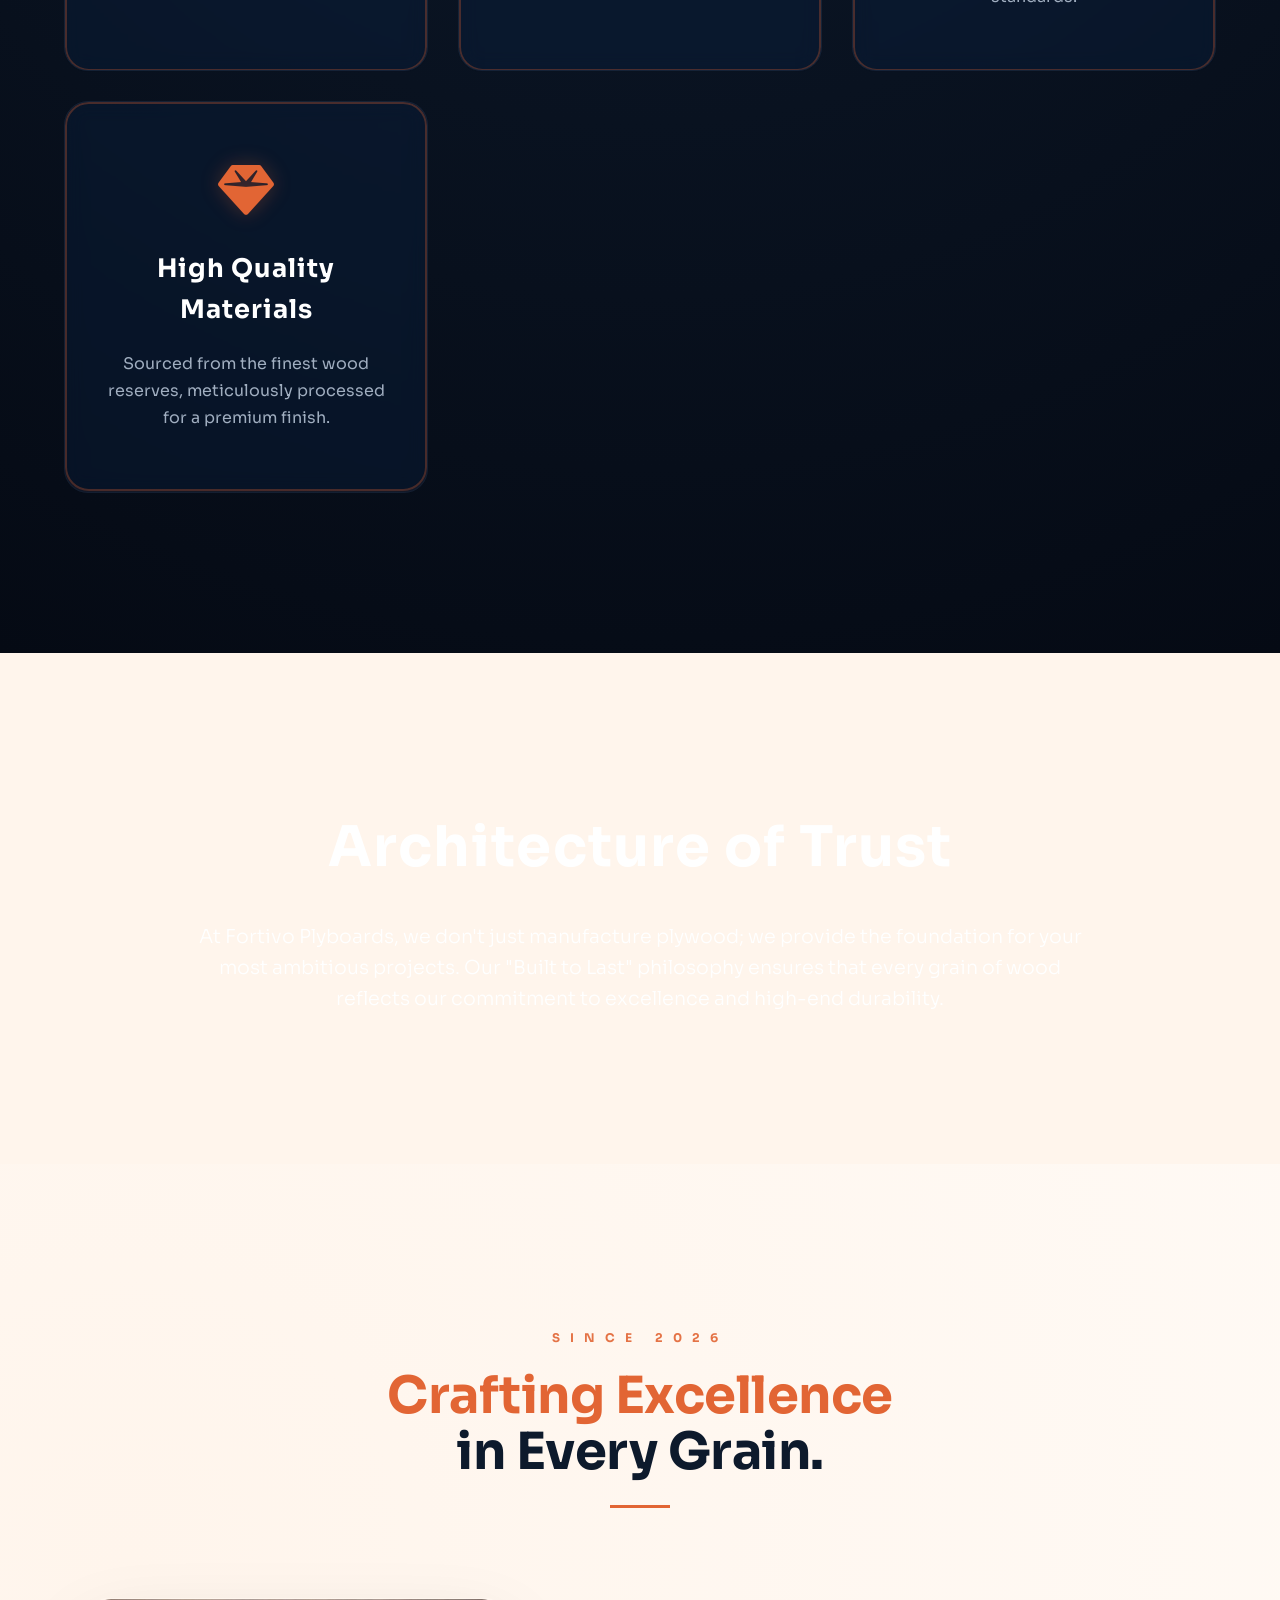
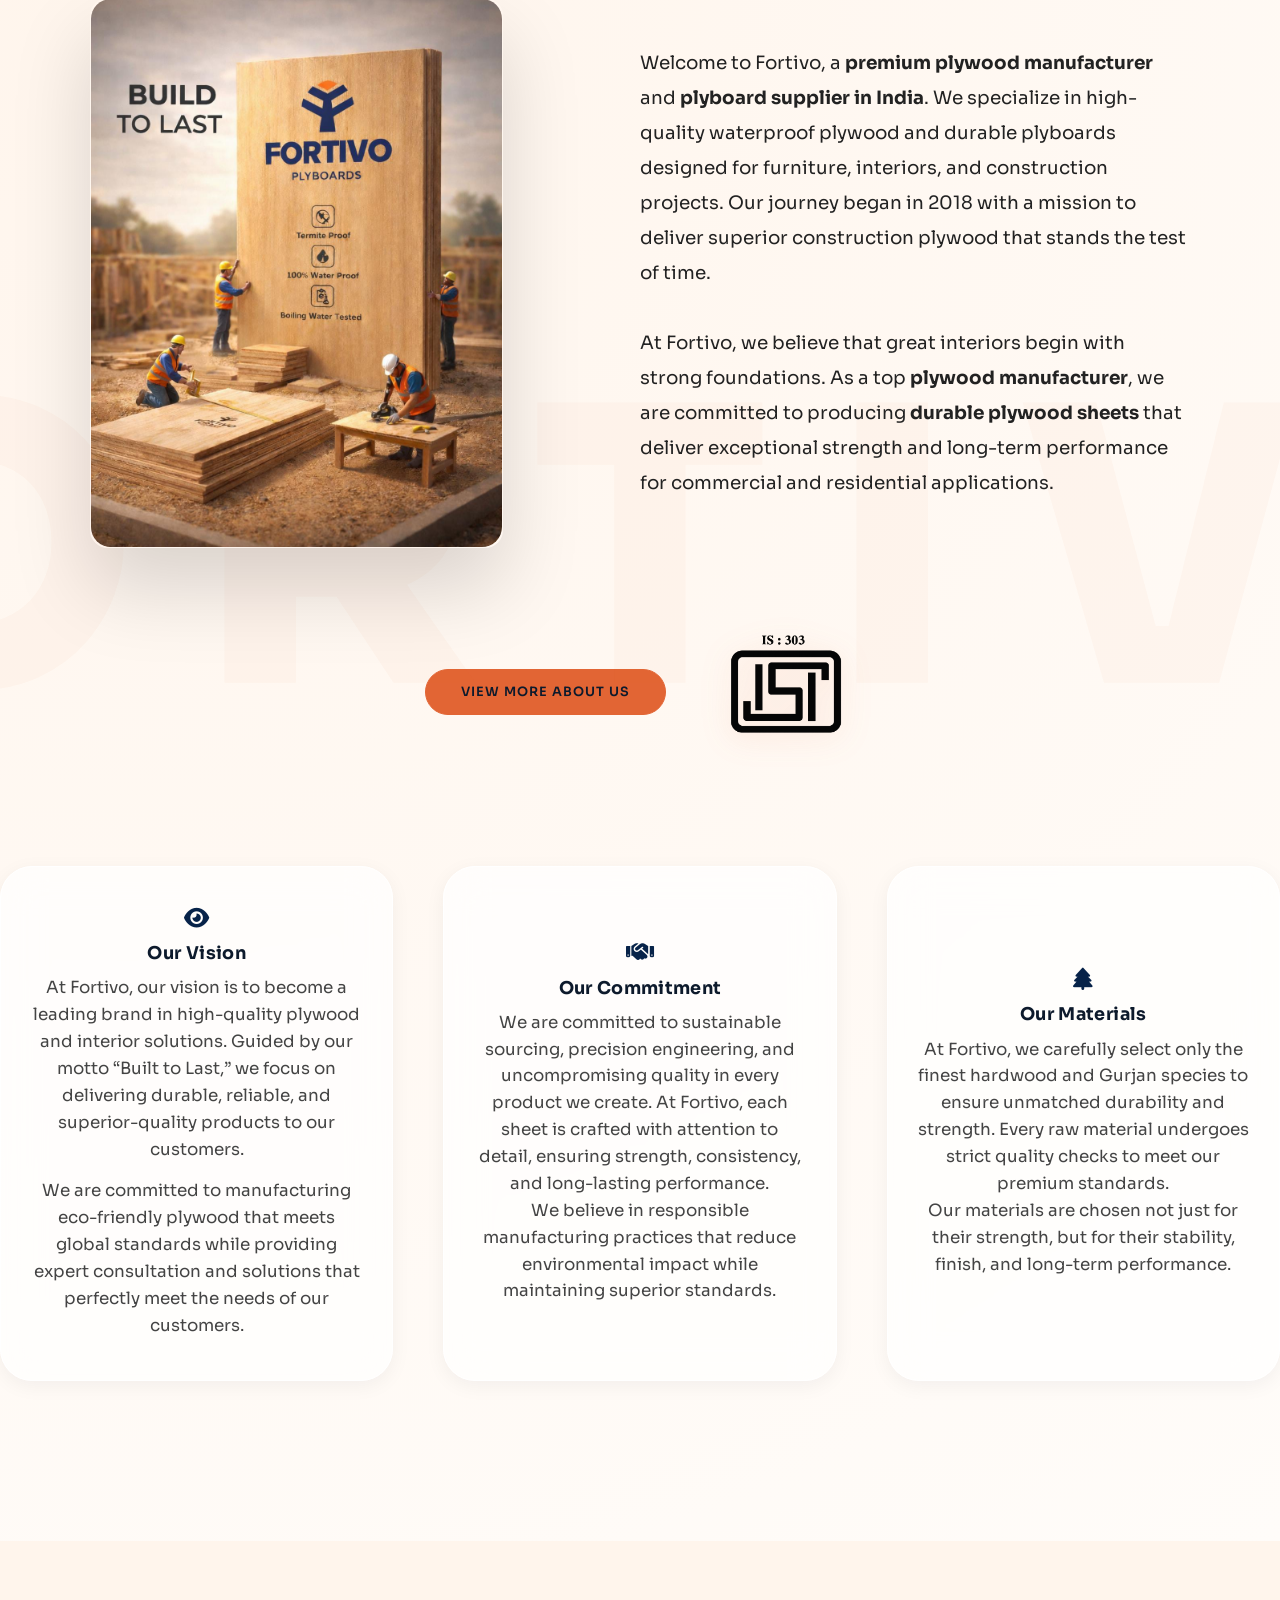
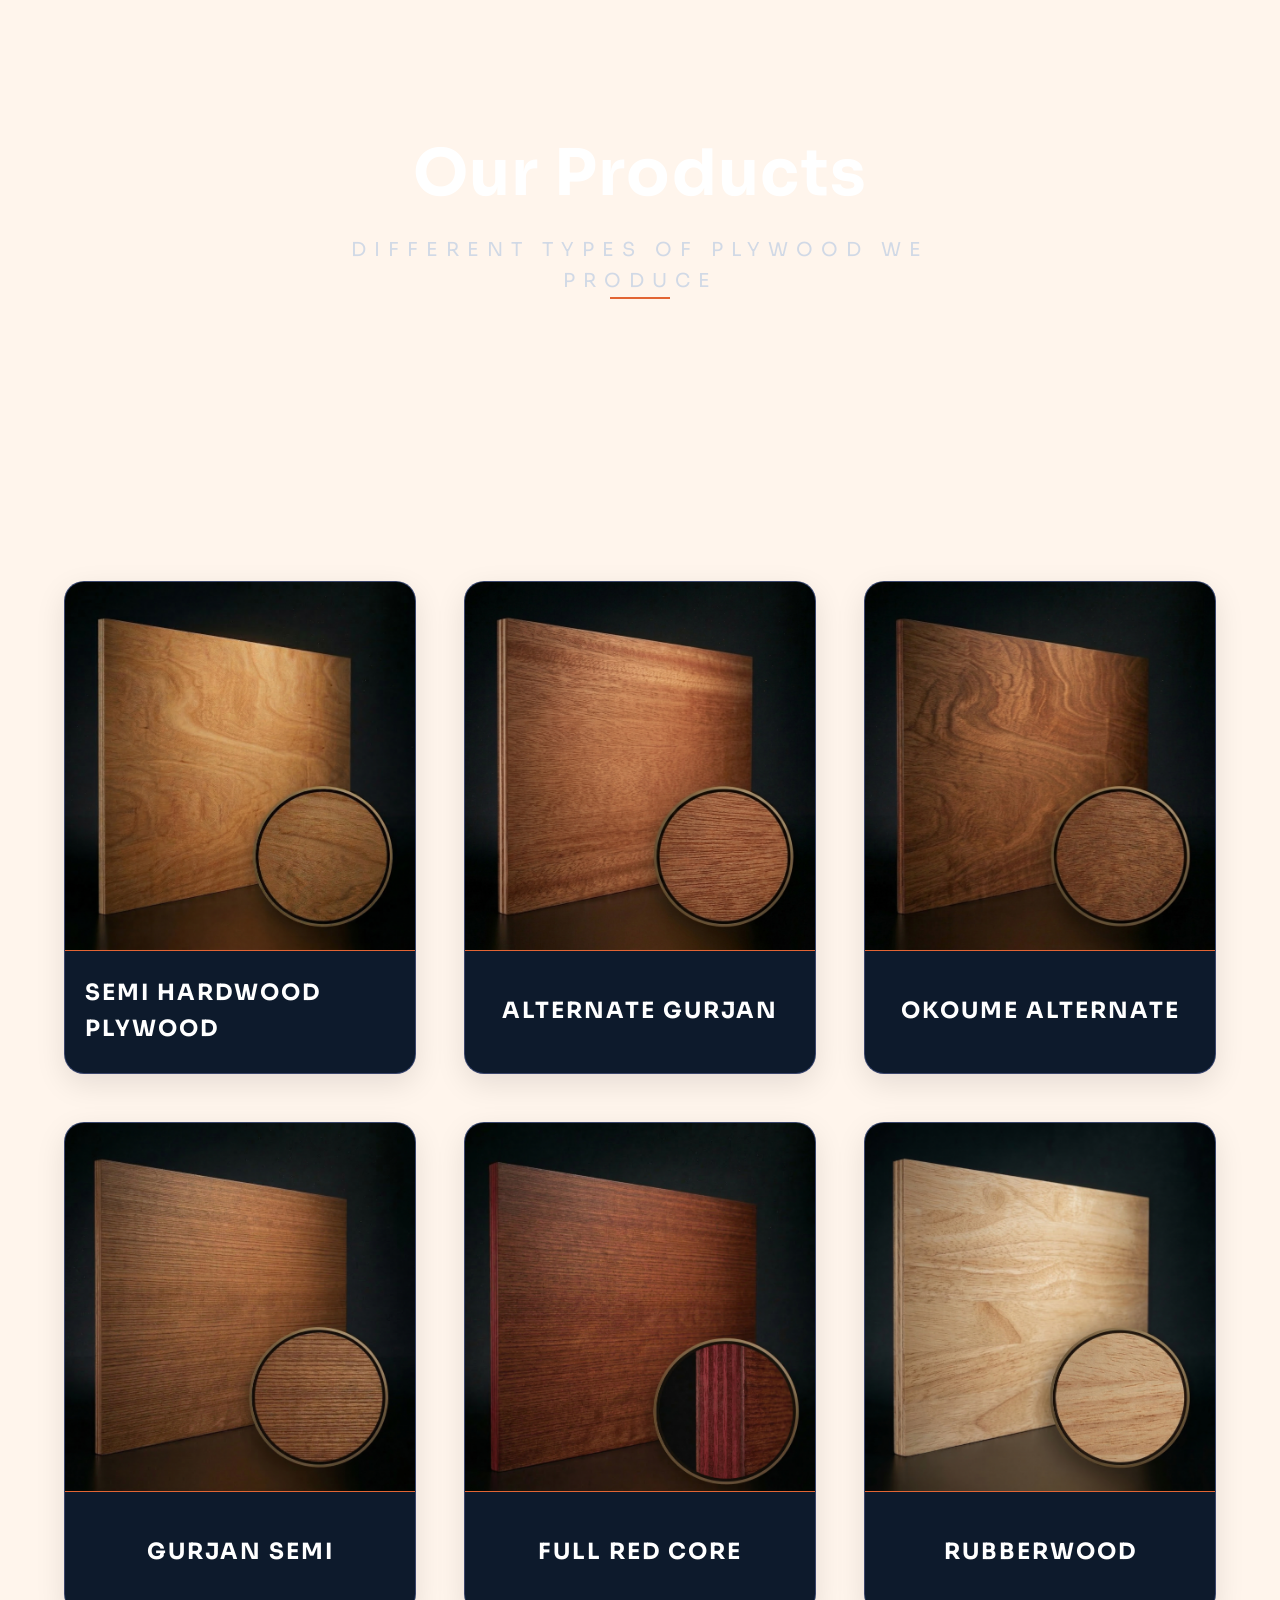
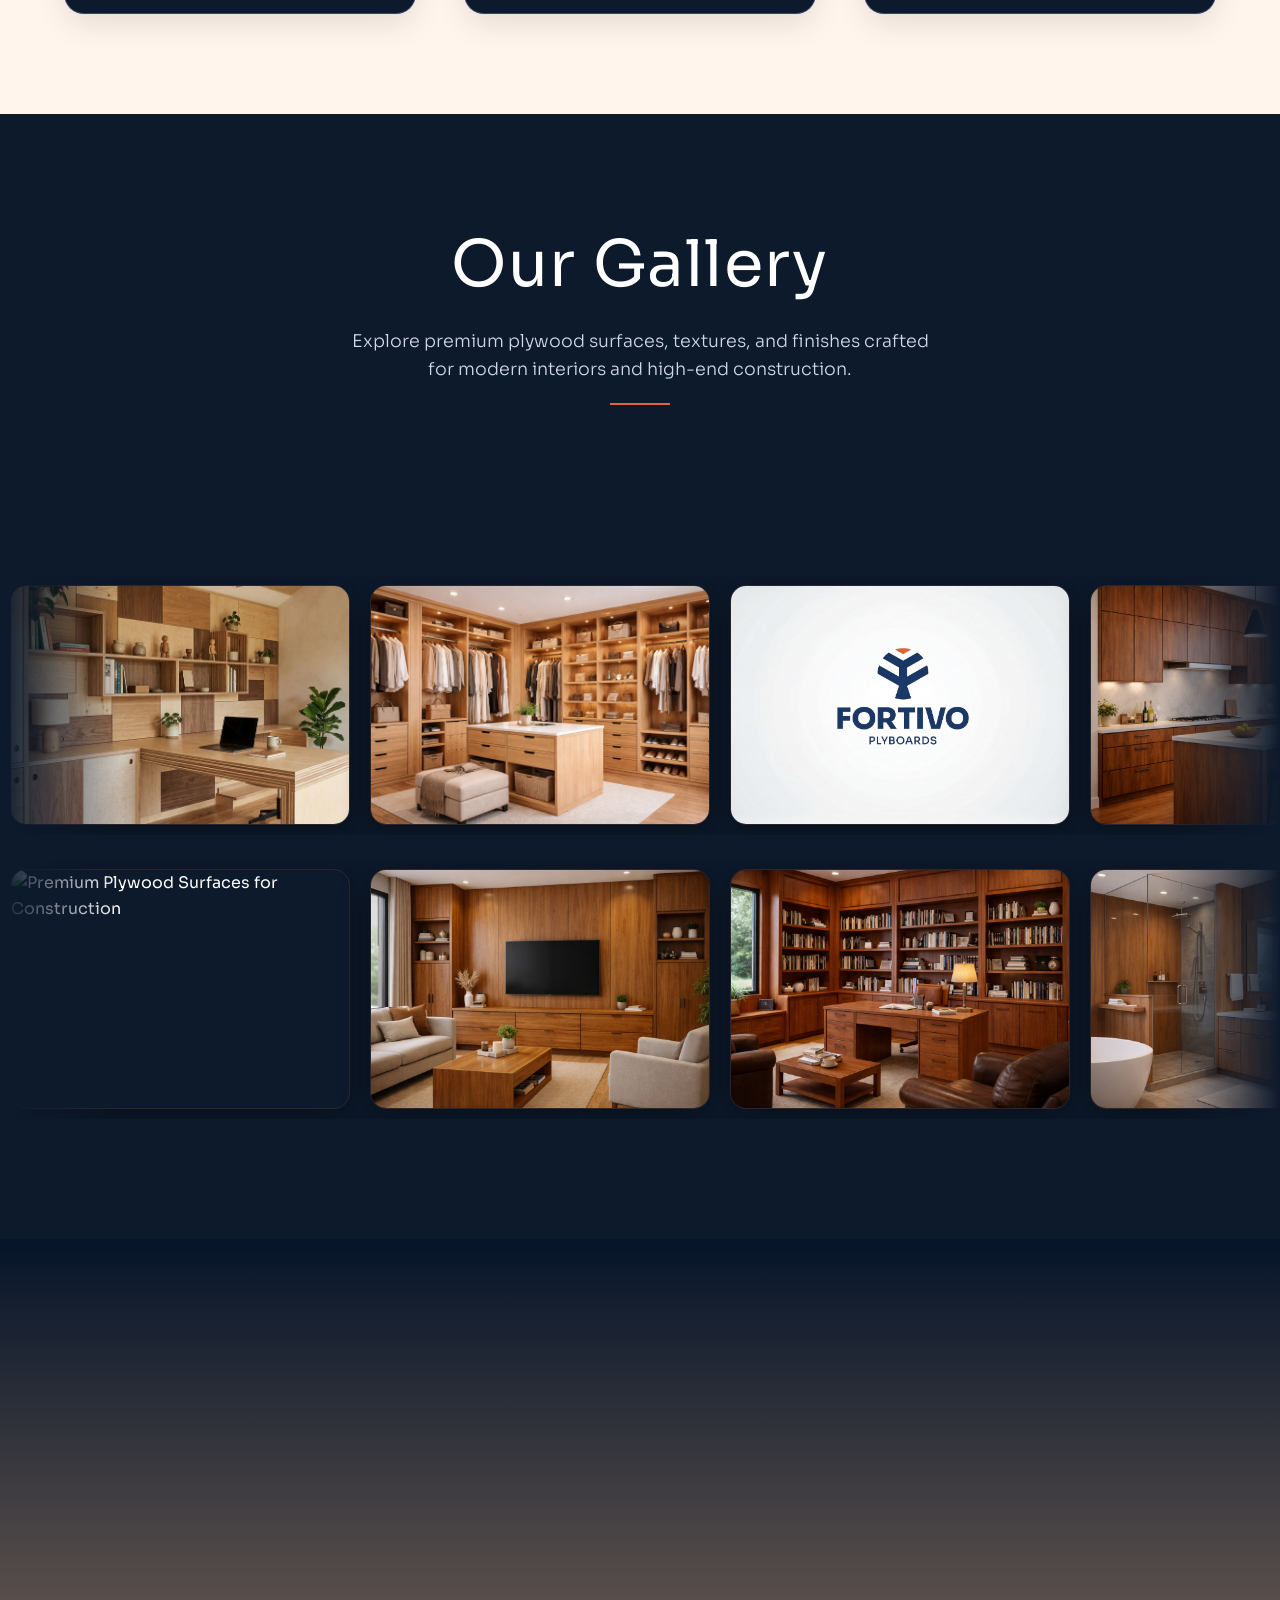
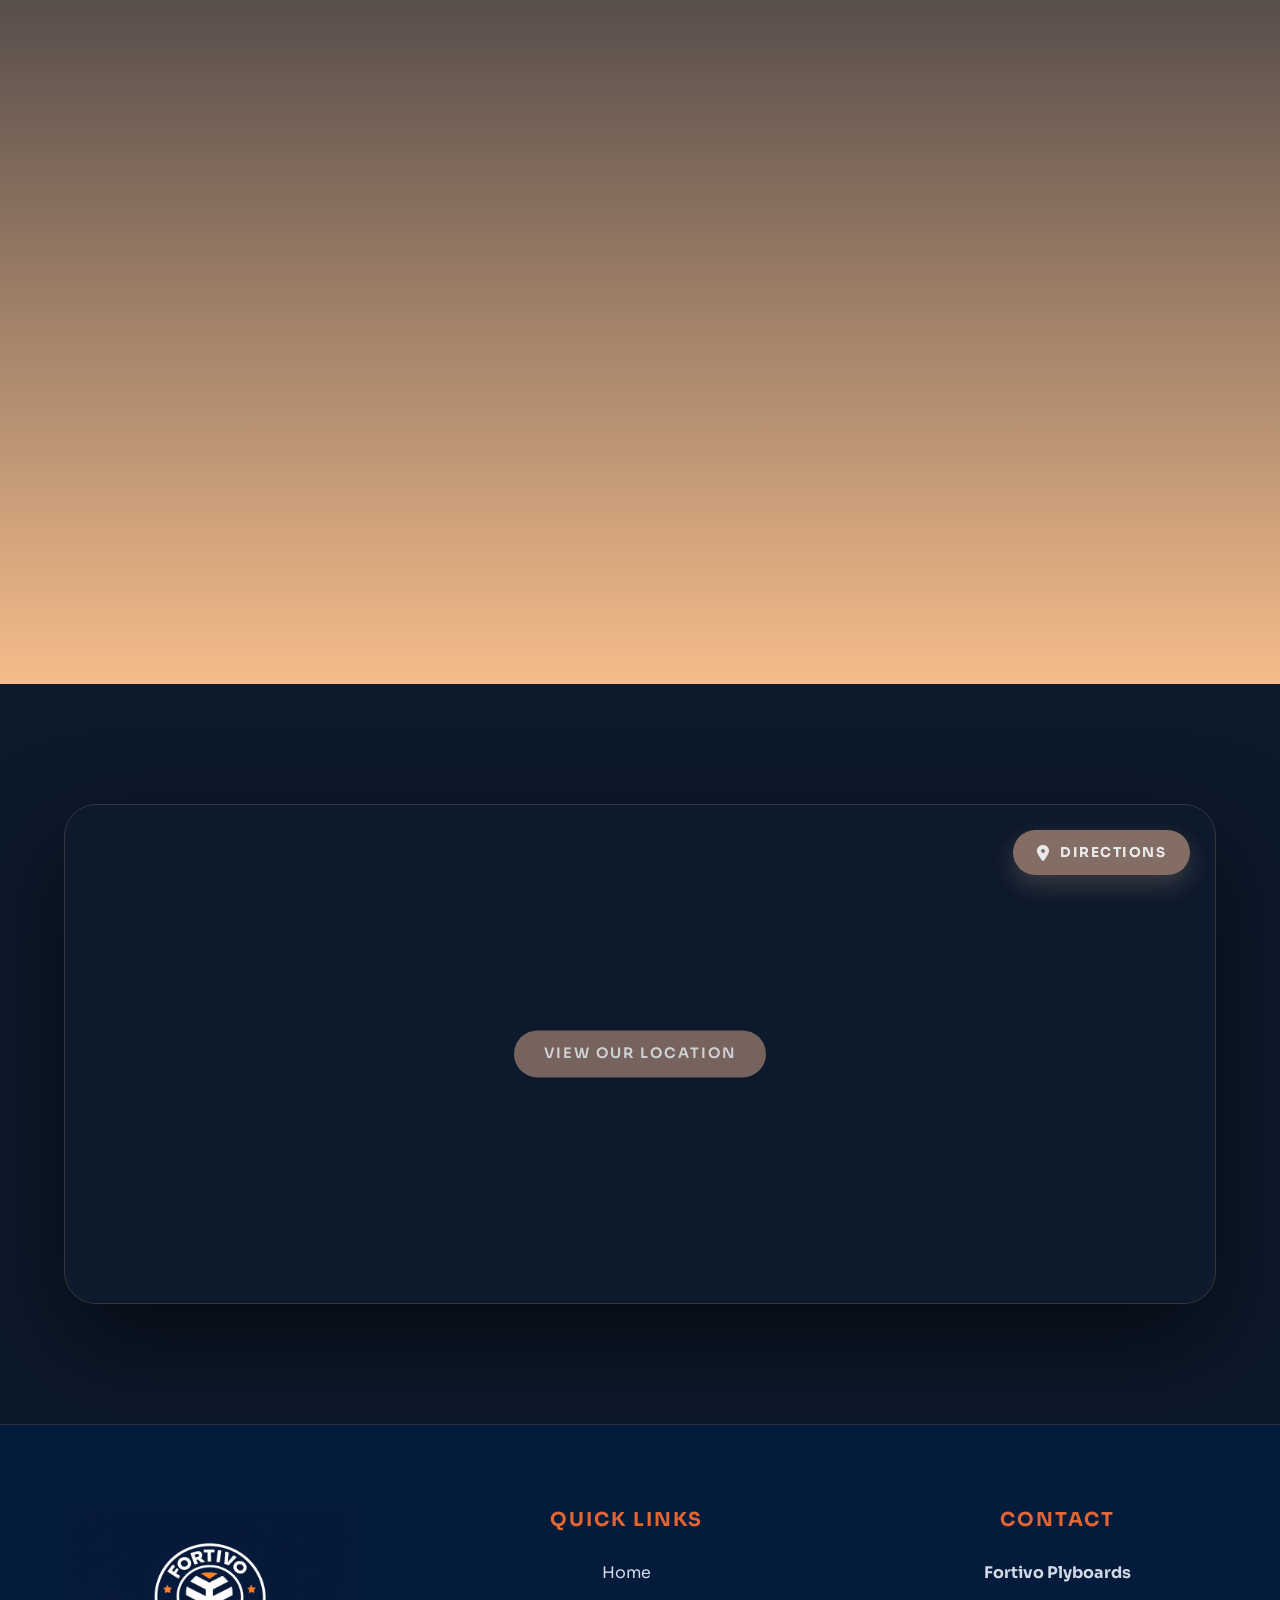
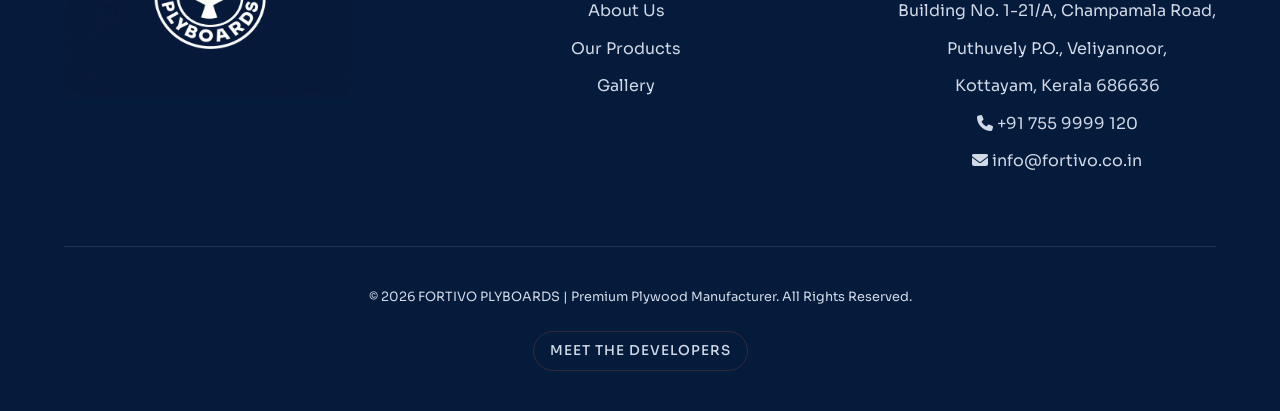
==== commit 7e5c6de9: "up" ====
--- a/index.html
+++ b/index.html
@@ -4,11 +4,54 @@
 <head>
     <meta charset="UTF-8">
     <meta name="viewport" content="width=device-width, initial-scale=1.0">
-    <title>FORTIVO PLYBOARDS | Built To Last - Premium Plywood Solutions</title>
+    <title>Premium Plywood Manufacturer | Waterproof Ply | Durable Plyboards | FORTIVO</title>
     <meta name="description"
-        content="Fortivo Plyboards offers high-end premium plywood for construction and interior designs. Strength, durability, and luxury wood textures.">
+        content="High-quality plywood and plyboards for furniture, interiors, and construction. Strong, durable, and long-lasting materials. Best plywood supplier in India.">
+    <meta name="keywords" content="plywood manufacturer, plyboard supplier, waterproof plywood, furniture plywood, commercial plywood, premium plyboards, durable plywood sheets, interior plywood solutions, construction plywood, plyboard, plywood, fortivo">
     <link rel="stylesheet" href="index.css">
     <link rel="stylesheet" href="https://cdnjs.cloudflare.com/ajax/libs/font-awesome/6.4.0/css/all.min.css">
+    <!-- Structured Data (Schema Markup) -->
+    <script type="application/ld+json">
+    {
+      "@context": "https://schema.org",
+      "@type": "LocalBusiness",
+      "name": "Fortivo Plyboards",
+      "image": "fortivo_logo_cutout.png",
+      "@id": "",
+      "url": "https://fortivo.co.in",
+      "telephone": "+91 755 9999 120",
+      "address": {
+        "@type": "PostalAddress",
+        "streetAddress": "Building No. 1-21/A, Champamala Road, Puthuvely P.O., Veliyannoor",
+        "addressLocality": "Kottayam",
+        "addressRegion": "Kerala",
+        "postalCode": "686636",
+        "addressCountry": "IN"
+      },
+      "geo": {
+        "@type": "GeoCoordinates",
+        "latitude": 9.8419476,
+        "longitude": 76.5800247
+      },
+      "openingHoursSpecification": {
+        "@type": "OpeningHoursSpecification",
+        "dayOfWeek": [
+          "Monday",
+          "Tuesday",
+          "Wednesday",
+          "Thursday",
+          "Friday",
+          "Saturday"
+        ],
+        "opens": "09:00",
+        "closes": "18:00"
+      },
+      "sameAs": [
+        "https://www.instagram.com/fortivoplyboards"
+      ]
+    }
+    </script>
+
 </head>
 
 <body>
@@ -17,15 +60,15 @@
         <!-- HERO SECTION -->
         <header class="hero">
             <div class="top-left-logo animate-up">
-                <a href="index.html"><img src="fortivo_logo_cutout.png" alt="Fortivo Logo"></a>
+                <a href="index.html"><img src="fortivo_logo_cutout.png" alt="Fortivo - Premium Plywood Manufacturer Logo" loading="lazy"></a>
             </div>
 
             <div class="top-right-nav animate-up">
-                <a href="#home">Home</a>
-                <a href="#about">About</a>
-                <a href="#products">Products</a>
-                <a href="#gallery">Gallery</a>
-                <a href="#contact">Contact</a>
+                <a href="index.html">Home</a>
+                <a href="about.html">About</a>
+                <a href="plywood-products.html">Products</a>
+                <a href="gallery.html">Gallery</a>
+                <a href="contact.html">Contact</a>
             </div>
 
             <!-- MOBILE NAV TOGGLE -->
@@ -33,11 +76,11 @@
                 <i class="fas fa-bars"></i>
             </div>
             <div id="navLinks" class="nav-links">
-                <a href="#home">Home</a>
-                <a href="#about">About</a>
-                <a href="#products">Products</a>
-                <a href="#gallery">Gallery</a>
-                <a href="#contact">Contact</a>
+                <a href="index.html">Home</a>
+                <a href="about.html">About</a>
+                <a href="plywood-products.html">Products</a>
+                <a href="gallery.html">Gallery</a>
+                <a href="contact.html">Contact</a>
             </div>
 
             <video autoplay muted loop playsinline class="hero-video">
@@ -46,12 +89,12 @@
             </video>
 
             <div class="hero-content">
-                <h2 class="animate-up">Fortivo Industries- Premium quality ply boards</h2>
-                <h1 class="animate-up">BUILT TO LAST</h1>
-                <p class="headline animate-up">"Premium Plywood Built for Strength, Stability and Longevity."</p>
+                <h2 class="animate-up">Premium Plywood Manufacturer | India</h2>
+                <h1 class="animate-up">BUILT TO LAST: PREMIUM PLYBOARDS</h1>
+                <p class="headline animate-up">"Premium Plywood and Durable Plyboards Built for Strength, Stability, and Longevity."</p>
                 <div class="hero-btns animate-up">
-                    <a href="#products" class="btn btn-primary">View Products</a>
-                    <a href="#contact" class="btn btn-primary">Contact Us</a>
+                    <a href="plywood-products.html" class="btn btn-primary">View Products</a>
+                    <a href="contact.html" class="btn btn-primary">Contact Us</a>
                 </div>
             </div>
         </header>
@@ -127,23 +170,16 @@
             <div class="about-image-wrapper animate-up">
                 <div class="logo-reveal-container fade-in">
                     <div class="logo-reveal-box">
-                        <img src="fortivo_logo_cutout.png" alt="Fortivo Logo" class="reveal-logo">
-                    </div>
-                    <img src="ppl.jpeg" alt="About Fortivo" class="main-img pic-reveal">
+                        <img src="fortivo_logo_cutout.png" alt="Fortivo Logo - Leading Plywood Supplier" class="reveal-logo" loading="lazy">
+                    </div>
+                    <img src="ppl.jpeg" alt="Manufacturing process of premium waterproof plywood" class="main-img pic-reveal" loading="lazy">
                 </div>
             </div>
 
             <div class="about-text-content animate-up">
                 <div class="about-premium-text">
-                    <p>Welcome to Fortivo, a premier plywood supplier in Kerala known for its extensive range of
-                        high-quality plywood designed for a wide variety of industries and applications. Our journey
-                        began in 2018 in the vibrant city of Kochi, Kerala, with a clear mission- to deliver plywood
-                        products that stand out for their durability, reliability, and sustainability, creating a
-                        lasting impression among customers across the state.</p>
-                    <p>At Fortivo, we believe that great interiors begin with strong foundations. Guided by our motto,
-                        “Built to Last,” we are committed to producing plywood that delivers exceptional strength,
-                        long-term performance, and consistent quality. Our products are designed not only to meet
-                        functional needs but also to support the creation of beautiful and enduring interior spaces.</p>
+                    <p>Welcome to Fortivo, a <strong>premium plywood manufacturer</strong> and <strong>plyboard supplier in India</strong>. We specialize in high-quality waterproof plywood and durable plyboards designed for furniture, interiors, and construction projects. Our journey began in 2018 with a mission to deliver superior construction plywood that stands the test of time.</p>
+                    <p>At Fortivo, we believe that great interiors begin with strong foundations. As a top <strong>plywood manufacturer</strong>, we are committed to producing <strong>durable plywood sheets</strong> that deliver exceptional strength and long-term performance for commercial and residential applications.</p>
                 </div>
             </div>
         </div>
@@ -167,10 +203,10 @@
 
         <div class="view-more-container animate-up"
             style="display: flex; justify-content: center; align-items: center; gap: 50px; margin-top: 40px; margin-bottom: 20px;">
-            <button id="viewMoreAboutBtn" class="btn btn-primary"
-                style="cursor: pointer; border-radius: 50px; padding: 12px 35px;">View More</button>
+            <a href="about.html" id="viewMoreAboutBtn" class="btn btn-primary"
+                style="cursor: pointer; border-radius: 50px; padding: 12px 35px;">View More About Us</a>
             <div class="about-logo-stamp" style="margin-top: 0;">
-                <img src="oo.png" alt="ISI 303 Certification">
+                <img src="oo.png" alt="ISI 303 Certified Waterproof Plywood" loading="lazy">
             </div>
         </div>
 
@@ -226,10 +262,10 @@
                 <div class="card-inner">
                     <div class="card-front">
                         <div class="product-image-box">
-                            <img src="semi hardwood pic 1.png" alt="Semi Hardwood">
+                            <img src="semi hardwood pic 1.png" alt="Semi Hardwood Plywood for Furniture" loading="lazy">
                         </div>
                         <div class="product-name-band">
-                            <h3>Semi Hardwood</h3>
+                            <h3>Semi Hardwood Plywood</h3>
                         </div>
                     </div>
                     <div class="card-back">
@@ -249,7 +285,7 @@
                 <div class="card-inner">
                     <div class="card-front">
                         <div class="product-image-box">
-                            <img src="gurjan 1.png" alt="Alternate Gurjan">
+                            <img src="gurjan 1.png" alt="Premium Alternate Gurjan Plywood Manufacturer" loading="lazy">
                         </div>
                         <div class="product-name-band">
                             <h3>Alternate Gurjan</h3>
@@ -272,7 +308,7 @@
                 <div class="card-inner">
                     <div class="card-front">
                         <div class="product-image-box">
-                            <img src="okueme pic 1.png" alt="Okoume Alternate">
+                            <img src="okueme pic 1.png" alt="Okoume Alternate Plywood for Interior Solutions" loading="lazy">
                         </div>
                         <div class="product-name-band">
                             <h3>Okoume Alternate</h3>
@@ -295,7 +331,7 @@
                 <div class="card-inner">
                     <div class="card-front">
                         <div class="product-image-box">
-                            <img src="semi gurjan 1.png" alt="Gurjan Semi">
+                            <img src="semi gurjan 1.png" alt="Durable Gurjan Semi Plyboards" loading="lazy">
                         </div>
                         <div class="product-name-band">
                             <h3>Gurjan Semi</h3>
@@ -318,7 +354,7 @@
                 <div class="card-inner">
                     <div class="card-front">
                         <div class="product-image-box">
-                            <img src="red pic 1.png" alt="Full Red Core">
+                            <img src="red pic 1.png" alt="Full Red Core Waterproof Plywood Sheet" loading="lazy">
                         </div>
                         <div class="product-name-band">
                             <h3>Full Red Core</h3>
@@ -341,7 +377,7 @@
                 <div class="card-inner">
                     <div class="card-front">
                         <div class="product-image-box">
-                            <img src="rubber 2.png" alt="Rubberwood">
+                            <img src="rubber 2.png" alt="Sustainable Rubberwood Plywood Sheets" loading="lazy">
                         </div>
                         <div class="product-name-band">
                             <h3>Rubberwood</h3>
@@ -365,8 +401,8 @@
     <section id="gallery" class="gallery-section">
         <header class="gallery-editorial-header">
             <div class="animate-up">
-                <h2 style="font-size: 4rem; margin-bottom: 10px;">Gallery</h2>
-                <p>Explore premium plywood surfaces, textures, and finishes crafted for modern interiors.</p>
+                <h2 style="font-size: 4rem; margin-bottom: 10px;">Our Gallery</h2>
+                <p>Explore premium plywood surfaces, textures, and finishes crafted for modern interiors and high-end construction.</p>
                 <div style="height: 2px; width: 60px; background: var(--color-accent); margin: 20px auto;"></div>
             </div>
         </header>
@@ -380,22 +416,16 @@
         <div class="gallery-marquee-wrapper">
             <div class="gallery-marquee gallery-marquee--left">
                 <div class="gallery-marquee-track">
-                    <div class="gallery-card"><img src="gg.png" alt="Signature Collection"><span>Signature
-                            Collection</span></div>
-                    <div class="gallery-card"><img src="3.png" alt="Exquisite Texture"><span>Exquisite Texture</span>
-                    </div>
-                    <div class="gallery-card"><img src="ff.png" alt="Modern Design"><span>Modern Design</span></div>
-                    <div class="gallery-card"><img src="2.png" alt="Premium Finish"><span>Premium Finish</span></div>
-                    <div class="gallery-card"><img src="3.png" alt="Natural Grain"><span>Natural Grain</span></div>
-                    <!-- Duplicate set for seamless loop -->
-                    <div class="gallery-card"><img src="gg.png" alt="Signature Collection"><span>Signature
-                            Collection</span></div>
-                    <div class="gallery-card"><img src="tv.png" alt="Exquisite Texture"><span>Exquisite Texture</span>
-                    </div>
-                    <div class="gallery-card"><img src="ff.png" alt="Modern Design"><span>Modern Design</span></div>
-                    <div class="gallery-card"><img src="2.png" alt="Premium Finish"><span>Premium Finish</span></div>
-                    <div class="gallery-card"><img src="oj.png" .png" alt="Natural Grain"><span>Natural Grain</span>
-                    </div>
+                    <div class="gallery-card"><img src="gg.png" alt="Premium Plywood Signature Collection" loading="lazy"><span>Signature Collection</span></div>
+                    <div class="gallery-card"><img src="3.png" alt="Exquisite Texture of Durable Plywood" loading="lazy"><span>Exquisite Texture</span></div>
+                    <div class="gallery-card"><img src="ff.png" alt="Modern Plywood Interior Design" loading="lazy"><span>Modern Design</span></div>
+                    <div class="gallery-card"><img src="2.png" alt="Premium Plywood Surface Finish" loading="lazy"><span>Premium Finish</span></div>
+                    <div class="gallery-card"><img src="3.png" alt="Natural Grain of High-Quality Plyboards" loading="lazy"><span>Natural Grain</span></div>
+                    <div class="gallery-card"><img src="gg.png" alt="Signature Collection Waterproof Ply" loading="lazy"><span>Signature Collection</span></div>
+                    <div class="gallery-card"><img src="tv.png" alt="Interior Plywood Solutions Texture" loading="lazy"><span>Exquisite Texture</span></div>
+                    <div class="gallery-card"><img src="ff.png" alt="Construction Plywood Design" loading="lazy"><span>Modern Design</span></div>
+                    <div class="gallery-card"><img src="2.png" alt="Durable Plyboard Finish" loading="lazy"><span>Premium Finish</span></div>
+                    <div class="gallery-card"><img src="oj.png" alt="Premium Natural Wood Grain" loading="lazy"><span>Natural Grain</span></div>
                 </div>
             </div>
         </div>
@@ -404,25 +434,16 @@
         <div class="gallery-marquee-wrapper" style="margin-top: 24px;">
             <div class="gallery-marquee gallery-marquee--right">
                 <div class="gallery-marquee-track">
-                    <div class="gallery-card"><img src="4.png" alt="Premium Surfaces"><span>Premium Surfaces</span>
-                    </div>
-                    <div class="gallery-card"><img src="5.png" alt="Interior Architecture"><span>Interior
-                            Architecture</span></div>
-                    <div class="gallery-card"><img src="6.png" alt="Textured Panels"><span>Textured Panels</span></div>
-                    <div class="gallery-card"><img src="7.png" alt="Veneer Selection"><span>Veneer Selection</span>
-                    </div>
-                    <div class="gallery-card"><img src="8.png" alt="Modern Interiors"><span>Modern Interiors</span>
-                    </div>
-                    <!-- Duplicate set for seamless loop -->
-                    <div class="gallery-card"><img src="4.png" alt="Premium Surfaces"><span>Premium Surfaces</span>
-                    </div>
-                    <div class="gallery-card"><img src="5.png" alt="Interior Architecture"><span>Interior
-                            Architecture</span></div>
-                    <div class="gallery-card"><img src="6.png" alt="Textured Panels"><span>Textured Panels</span></div>
-                    <div class="gallery-card"><img src="7.png" alt="Veneer Selection"><span>Veneer Selection</span>
-                    </div>
-                    <div class="gallery-card"><img src="8.png" alt="Modern Interiors"><span>Modern Interiors</span>
-                    </div>
+                    <div class="gallery-card"><img src="4.png" alt="Premium Plywood Surfaces for Construction" loading="lazy"><span>Premium Surfaces</span></div>
+                    <div class="gallery-card"><img src="5.png" alt="Interior Architecture with Quality Plywood" loading="lazy"><span>Interior Architecture</span></div>
+                    <div class="gallery-card"><img src="6.png" alt="Textured Plywood Panels" loading="lazy"><span>Textured Panels</span></div>
+                    <div class="gallery-card"><img src="7.png" alt="High-End Veneer Selection" loading="lazy"><span>Veneer Selection</span></div>
+                    <div class="gallery-card"><img src="8.png" alt="Modern Plywood Interiors" loading="lazy"><span>Modern Interiors</span></div>
+                    <div class="gallery-card"><img src="4.png" alt="Durable Plywood Surfaces" loading="lazy"><span>Premium Surfaces</span></div>
+                    <div class="gallery-card"><img src="5.png" alt="Luxury Architectural Ply" loading="lazy"><span>Interior Architecture</span></div>
+                    <div class="gallery-card"><img src="6.png" alt="Premium Textured Panels" loading="lazy"><span>Textured Panels</span></div>
+                    <div class="gallery-card"><img src="7.png" alt="Quality Veneer Plywood" loading="lazy"><span>Veneer Selection</span></div>
+                    <div class="gallery-card"><img src="8.png" alt="Durable Wood Interiors" loading="lazy"><span>Modern Interiors</span></div>
                 </div>
             </div>
         </div>
@@ -485,33 +506,39 @@
                         <i class="fas fa-map-marker-alt"></i> Directions
                     </a>
                     <iframe
+                        title="Fortivo Plywood Factory Location Map"
                         src="https://www.google.com/maps/embed?pb=!1m17!1m12!1m3!1d3930.5630325435!2d76.5774498147!3d9.84194759296!2m3!1f0!2f0!3f0!3m2!1i1024!2i768!4f13.1!3m2!1m1!2zOcKwNTAnMzEuMCJOIDc2wrAzNCc0OC4xIkU!5e0!3m2!1sen!2sin!4v1712500412345!5m2!1sen!2sin"
                         allowfullscreen="" loading="lazy" referrerpolicy="no-referrer-when-downgrade">
                     </iframe>
                 </div>
             </div>
         </section>
+
+        <!-- FOOTER -->
+        <!-- FAQ SECTION -->
+       
 
         <!-- FOOTER -->
         <footer>
             <div class="footer-content">
                 <div class="footer-brand">
-                    <img src="coo.png" alt="Fortivo Logo" class="footer-logo">
+                    <img src="coo.png" alt="Fortivo - Premium Plywood Manufacturer Logo" class="footer-logo" loading="lazy">
                 </div>
 
                 <div class="footer-links">
                     <h4>Quick Links</h4>
                     <ul>
-                        <li><a href="#home">Home</a></li>
-                        <li><a href="#about">About Us</a></li>
-                        <li><a href="#products">Our Products</a></li>
-                        <li><a href="#gallery">Gallery</a></li>
+                        <li><a href="index.html">Home</a></li>
+                        <li><a href="about.html">About Us</a></li>
+                        <li><a href="plywood-products.html">Our Products</a></li>
+                        <li><a href="gallery.html">Gallery</a></li>
                     </ul>
                 </div>
 
                 <div class="footer-links">
                     <h4>Contact</h4>
                     <ul>
+                        <li><strong>Fortivo Plyboards</strong></li>
                         <li>Building No. 1-21/A, Champamala Road,</li>
                         <li>Puthuvely P.O., Veliyannoor,</li>
                         <li>Kottayam, Kerala 686636</li>
@@ -522,12 +549,15 @@
             </div>
 
             <div class="footer-bottom">
-                <p>&copy; 2026 FORTIVO PLYBOARDS. All Rights Reserved.</p>
+                <p>&copy; 2026 FORTIVO PLYBOARDS | Premium Plywood Manufacturer. All Rights Reserved.</p>
+            
+                    
                 <a href="https://www.instagram.com/intellex.web?igsh=MWlkODZuMmt0bjJleg==" class="meet-developers"
                     target="_blank" rel="noopener noreferrer">Meet the Developers</a>
             </div>
         </footer>
     </div>
+
 
     <script>
         // Simple Intersection Observer for scroll animations
--- a/index.css
+++ b/index.css
@@ -2044,6 +2044,12 @@
     border-top: 1px solid rgba(226, 101, 52, 0.2);
 }
 
+.footer-brand img {
+    width: 290px !important;
+    max-width: 100%;
+    height: auto;
+}
+
 .footer-content {
     display: flex;
     justify-content: space-between;
@@ -2051,6 +2057,13 @@
     flex-wrap: wrap;
     gap: 3rem;
     margin-bottom: 60px;
+}
+
+.footer-brand {
+    display: flex;
+    justify-content: flex-start;
+    /* or center if you want */
+    align-items: center;
 }
 
 .footer-brand h2 {
@@ -2099,12 +2112,7 @@
     color: var(--color-text-dim);
 }
 
-.footer-logo {
-    width: 260px;
-    max-width: 100%;
-    height: auto;
-    display: block;
-}
+
 
 .footer-links {
     display: flex;
@@ -3339,13 +3347,115 @@
     .map-section {
         padding: 80px 5%;
     }
-    
+
     .map-wrapper {
         height: 350px;
         border-radius: 20px;
     }
-    
+
     .map-section .reveal-text {
         font-size: 2.5rem !important;
     }
+}
+
+/* FAQ SECTION */
+.faq-section {
+    background: #0d1a2c;
+    padding: 100px 5%;
+}
+
+.faq-grid {
+    max-width: 1000px;
+    margin: 40px auto 0;
+    display: flex;
+    flex-direction: column;
+    gap: 30px;
+}
+
+.faq-item {
+    background: rgba(255, 255, 255, 0.03);
+    padding: 30px;
+    border-radius: var(--br-lg);
+    border: 1px solid rgba(226, 101, 52, 0.1);
+    transition: var(--transition-smooth);
+}
+
+.faq-item:hover {
+    background: rgba(255, 255, 255, 0.05);
+    border-color: var(--color-accent);
+    transform: translateY(-5px);
+}
+
+.faq-item h3 {
+    color: var(--color-accent);
+    font-size: 1.3rem;
+    margin-bottom: 15px;
+    font-family: var(--font-heading);
+}
+
+.faq-item p {
+    color: var(--color-text-dim);
+    line-height: 1.6;
+}
+
+/* FOOTER ENHANCEMENTS */
+.footer-logo {
+    width: 450px;
+    max-width: 100%;
+    height: auto;
+}
+
+.footer-links h4 {
+    color: var(--color-accent);
+    margin-bottom: 25px;
+    font-size: 1.2rem;
+    text-transform: uppercase;
+    letter-spacing: 2px;
+}
+
+.footer-links li {
+    margin-bottom: 15px;
+    color: var(--color-text-dim);
+}
+
+.footer-links a:hover {
+    color: var(--color-accent);
+    padding-left: 5px;
+}
+
+.footer-bottom {
+    border-top: 1px solid rgba(255, 255, 255, 0.1);
+    padding-top: 40px;
+    margin-top: 60px;
+    text-align: center;
+}
+
+.footer-bottom a {
+    color: var(--color-text-dim);
+    transition: var(--transition-smooth);
+}
+
+.footer-bottom a:hover {
+    color: var(--color-accent);
+}
+
+@media (max-width: 768px) {
+    .hero h1 {
+        font-size: 2.2rem !important;
+        letter-spacing: 4px !important;
+        white-space: normal !important;
+    }
+
+    .hero h2 {
+        font-size: 0.9rem !important;
+        letter-spacing: 4px !important;
+    }
+
+    .reveal-text {
+        font-size: 2.2rem !important;
+    }
+
+    .faq-item h3 {
+        font-size: 1.1rem;
+    }
 }
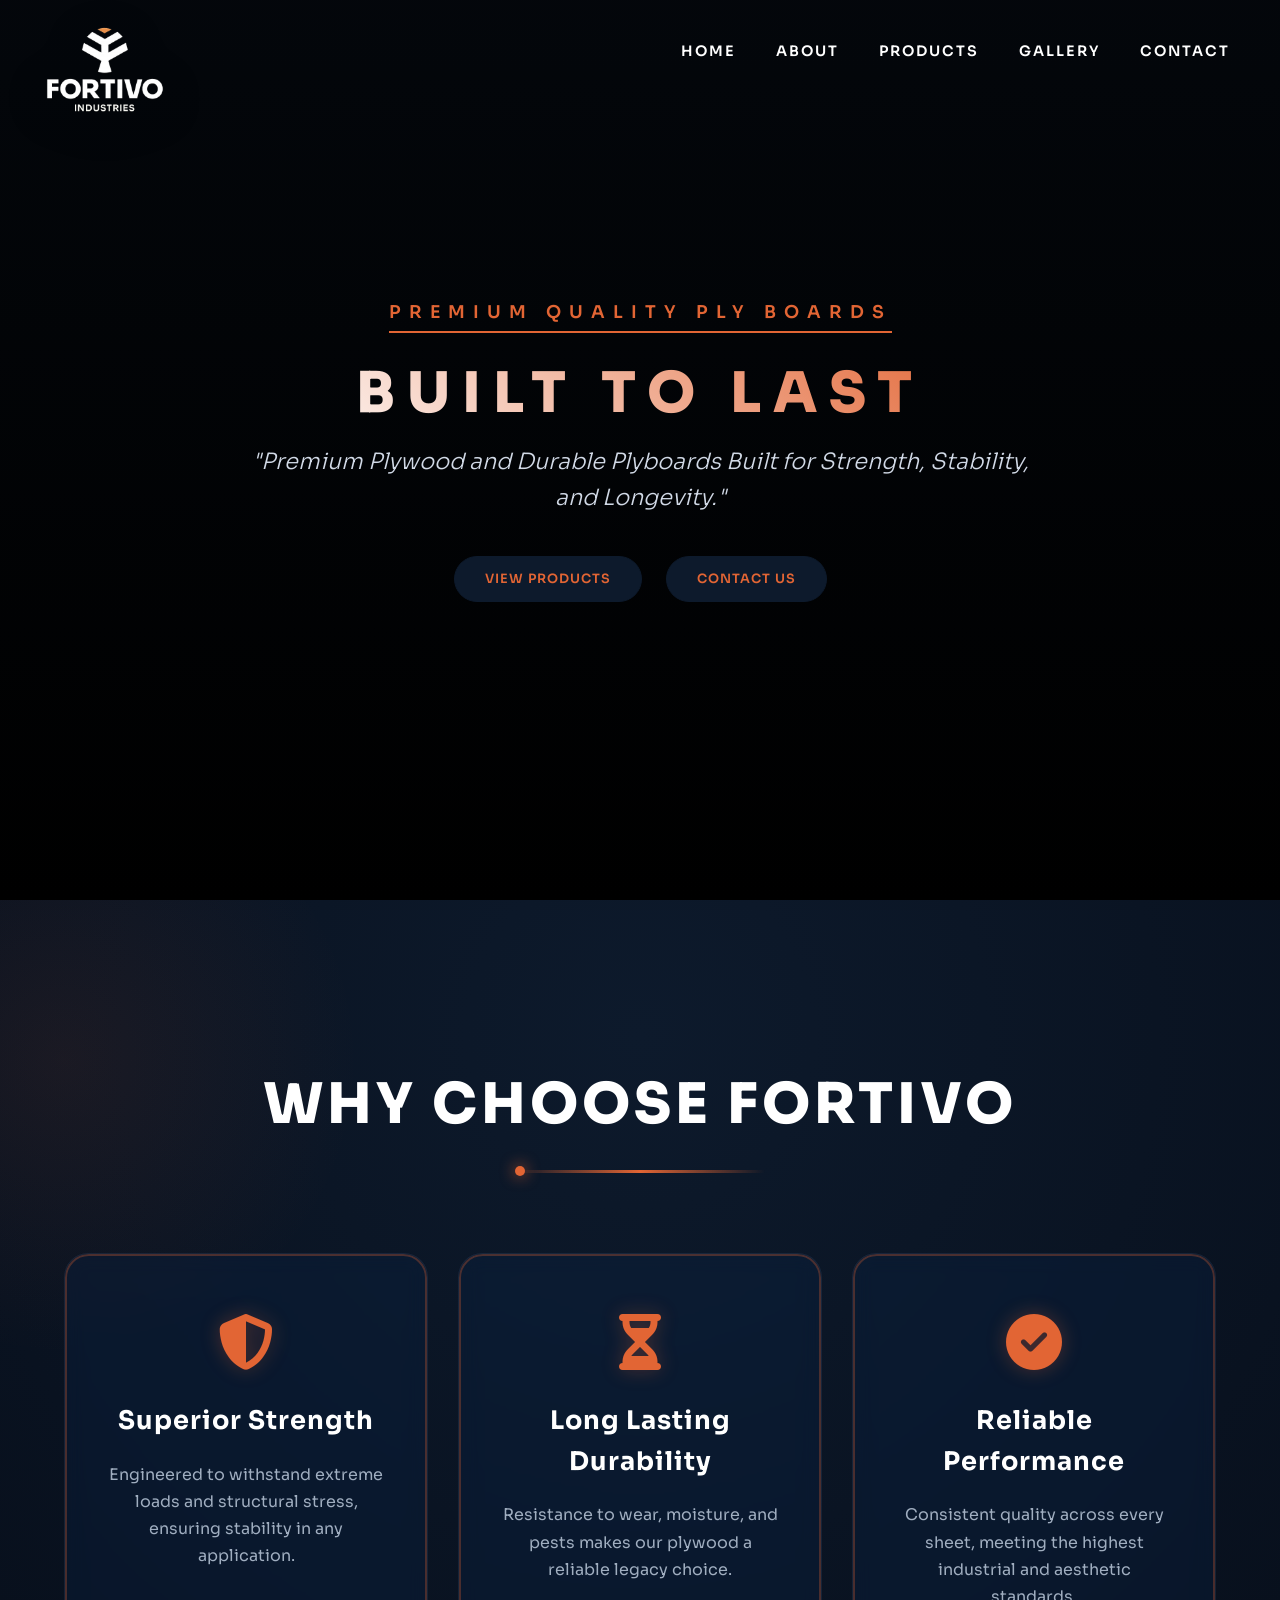
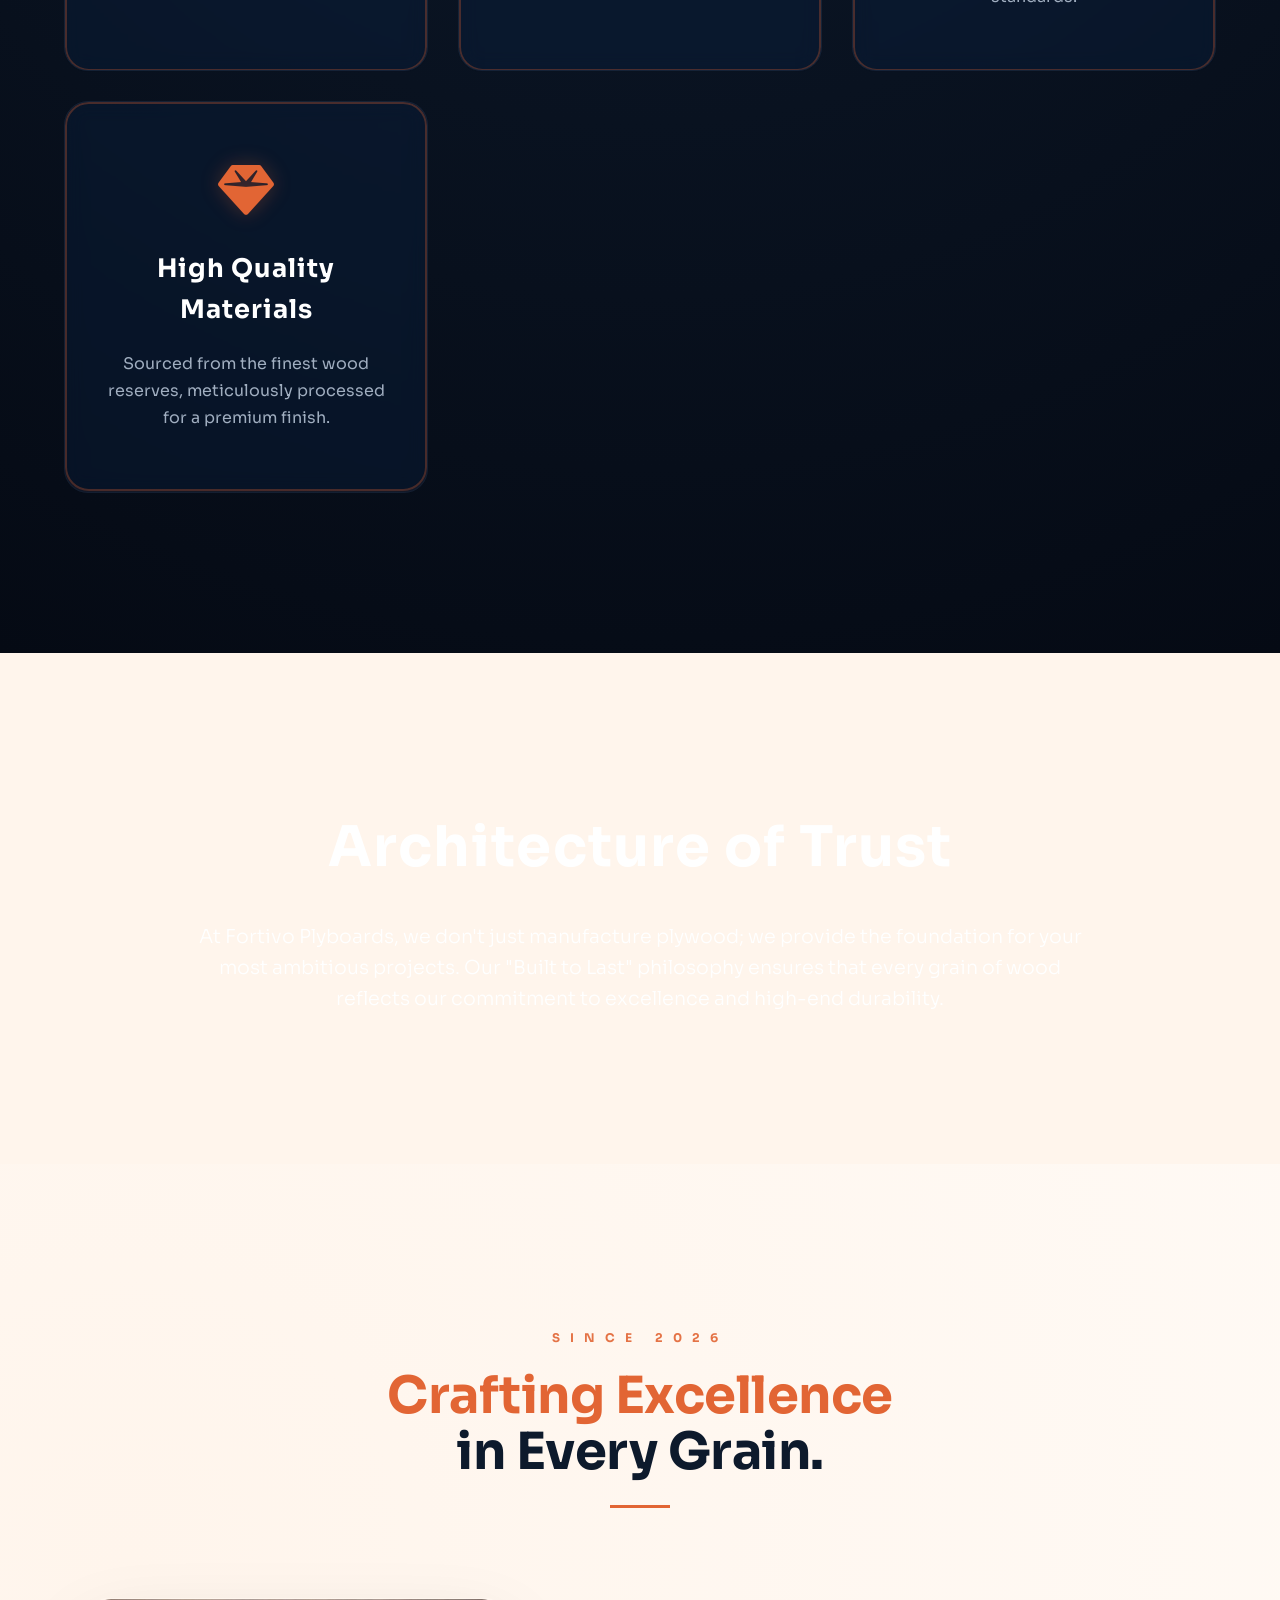
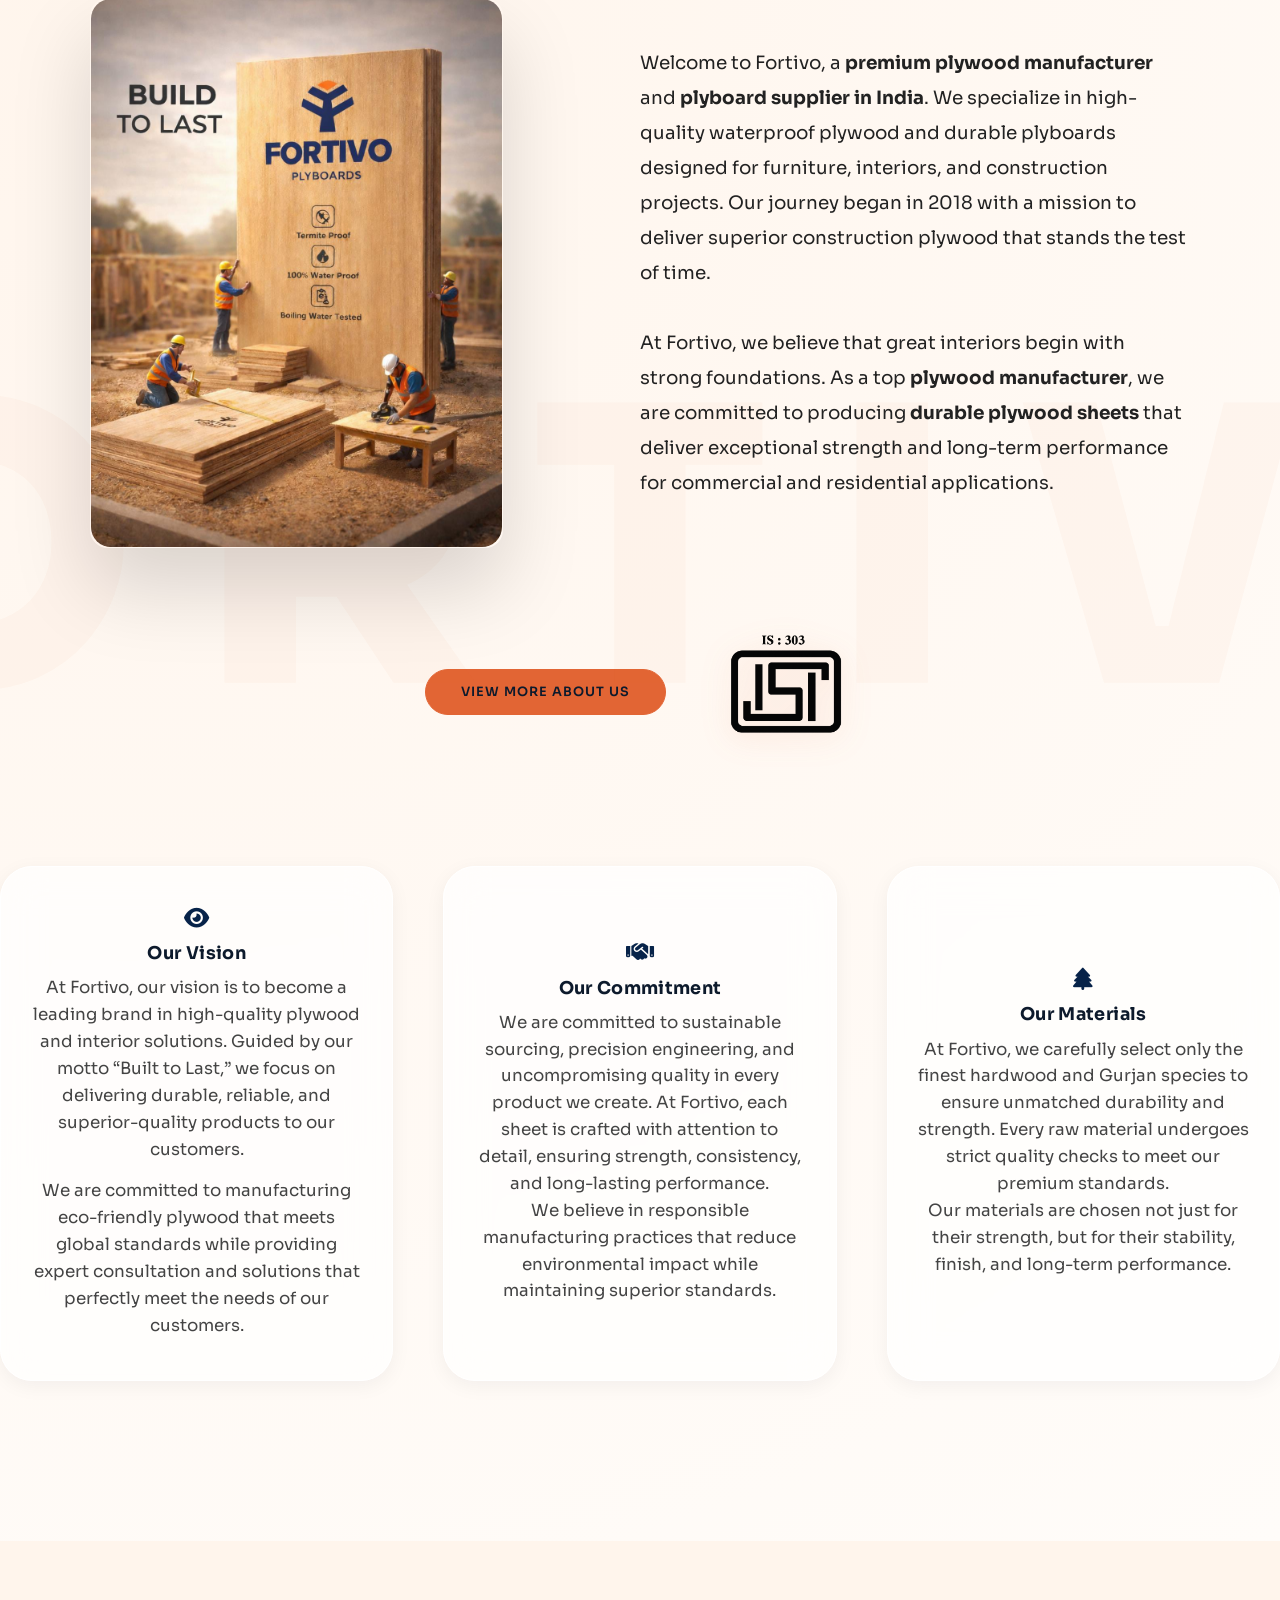
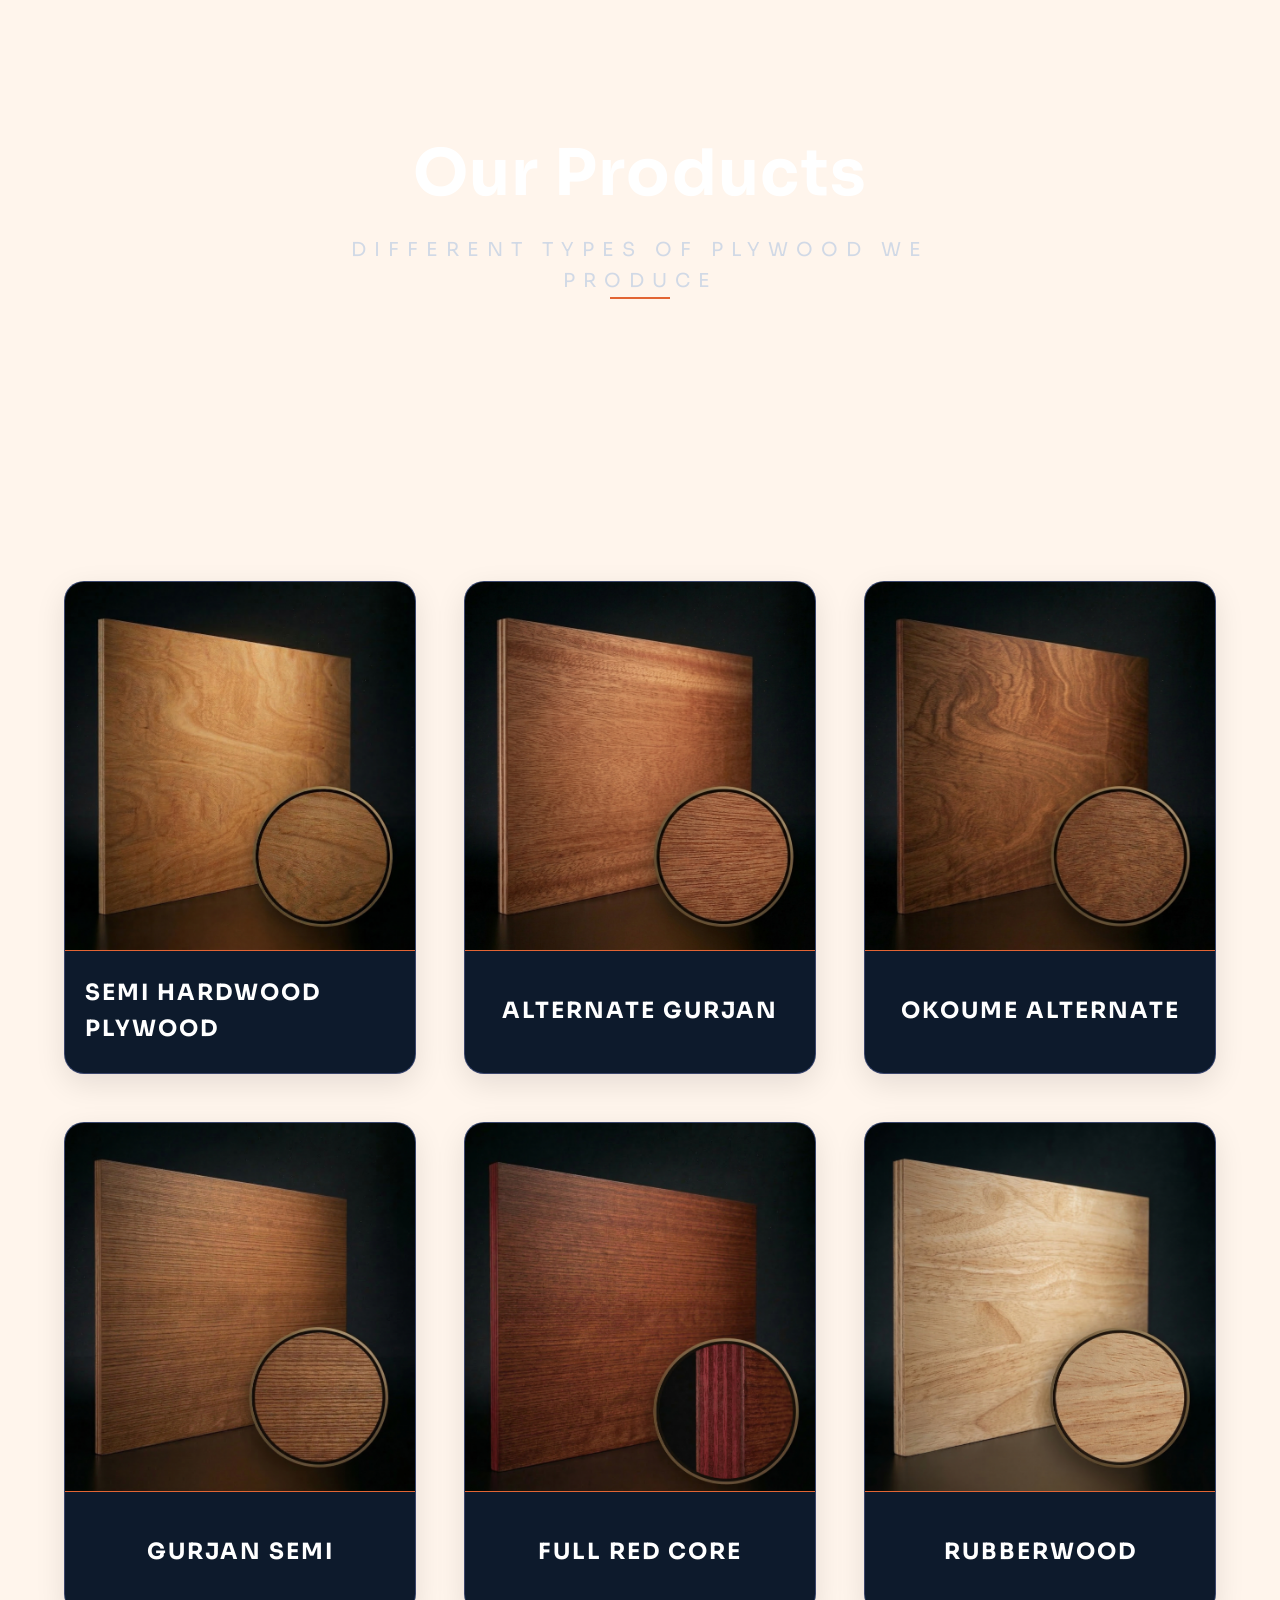
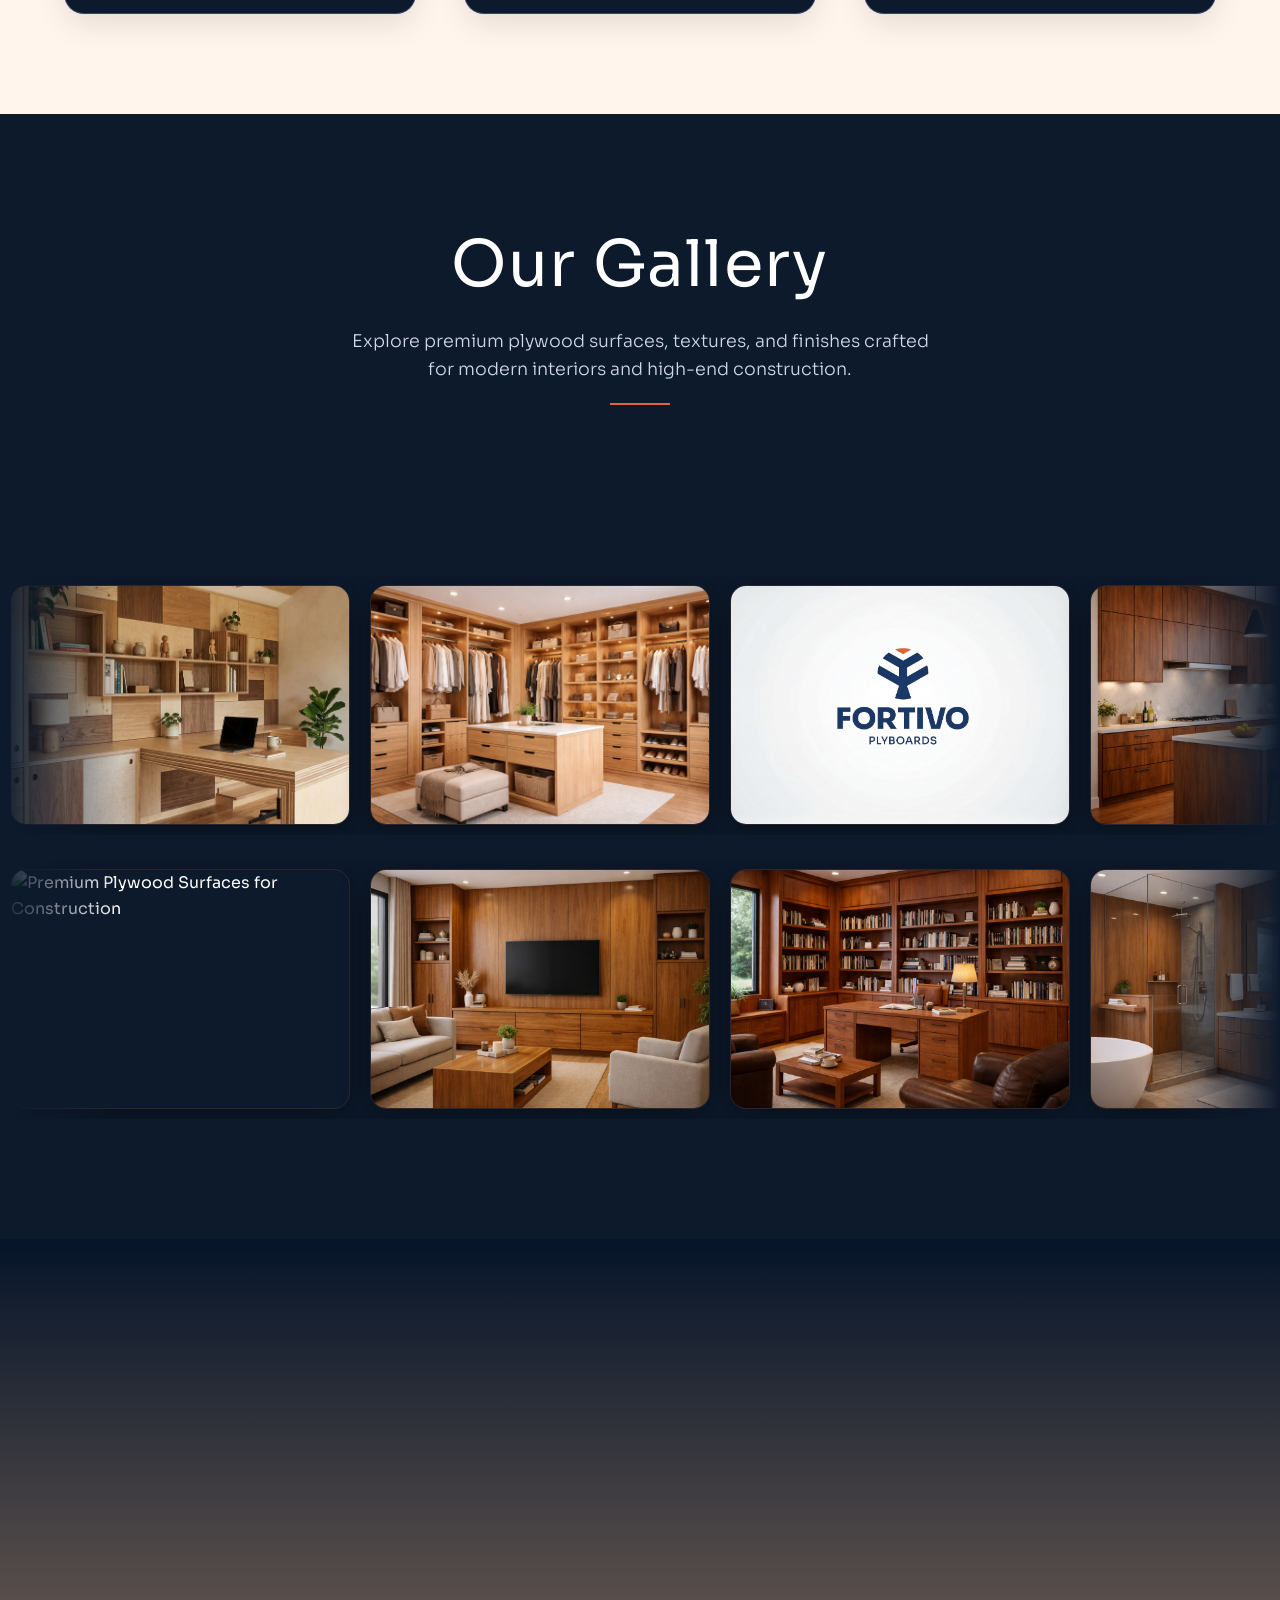
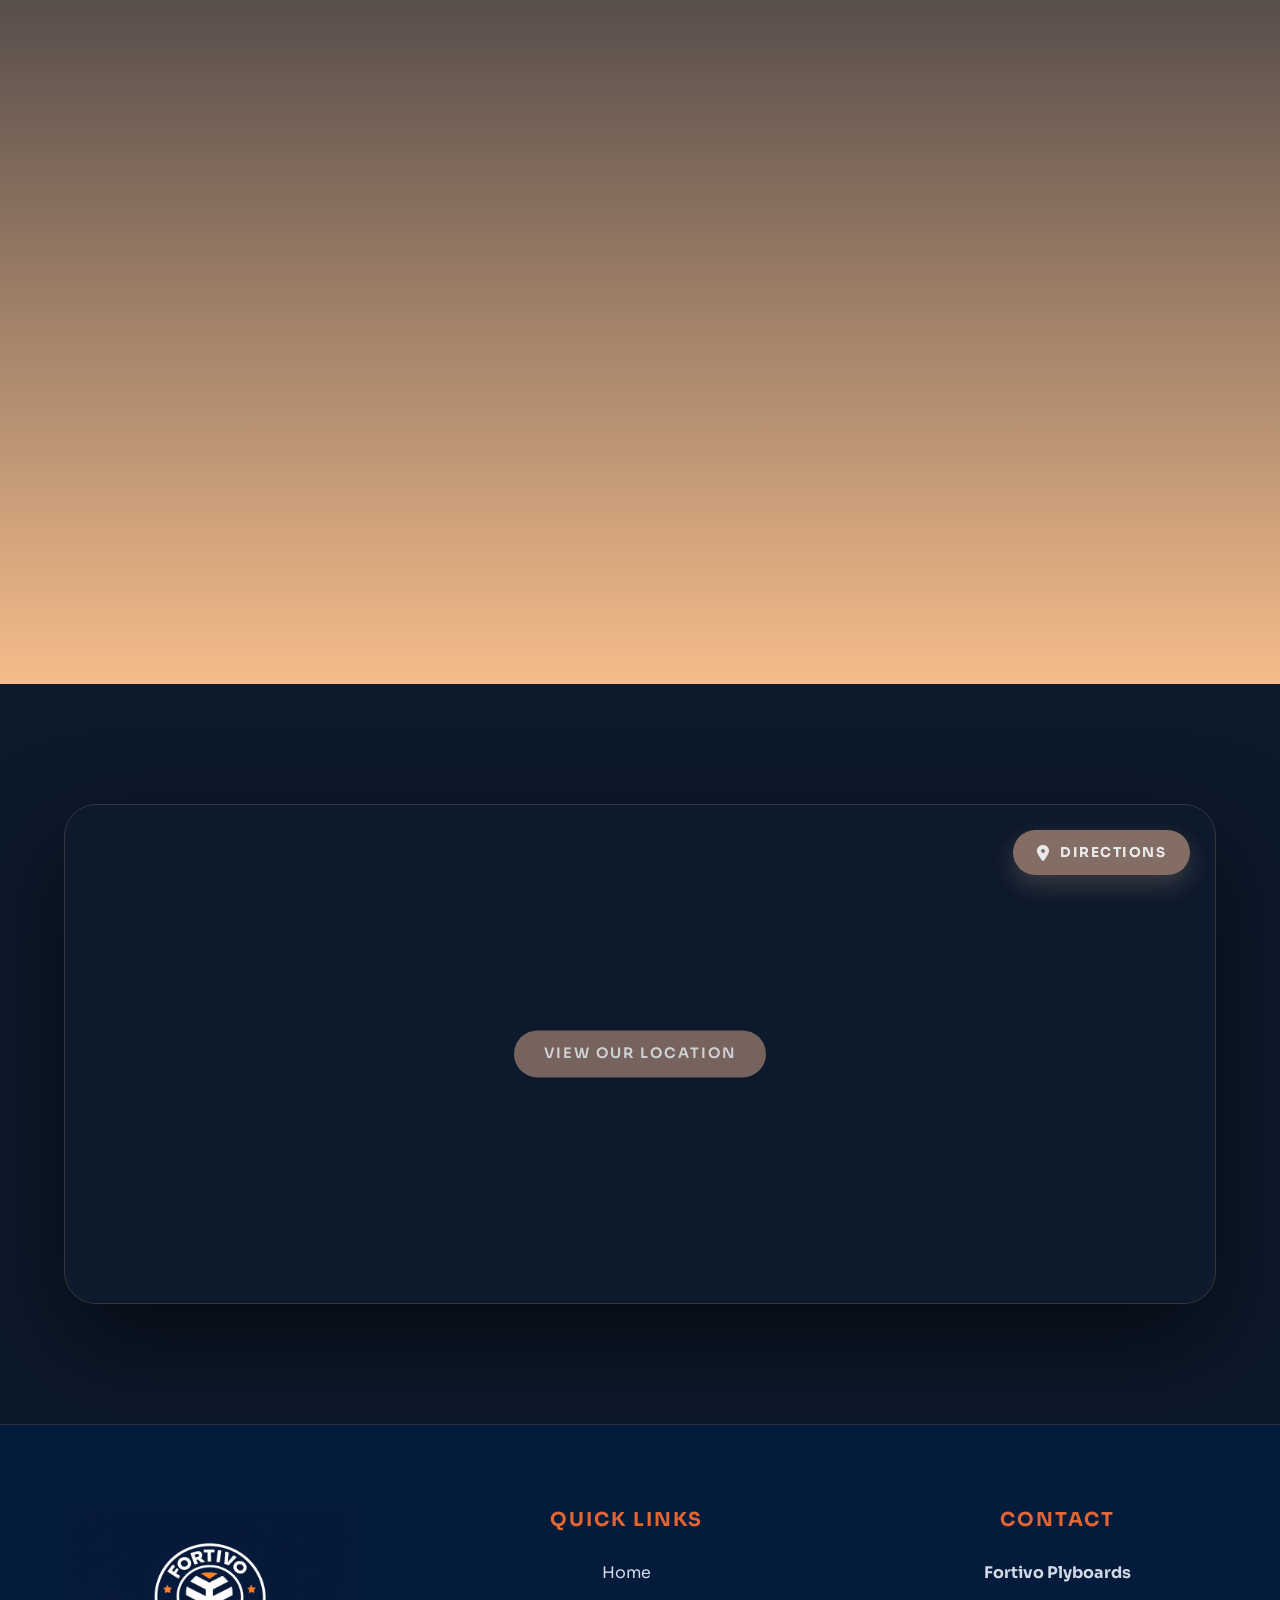
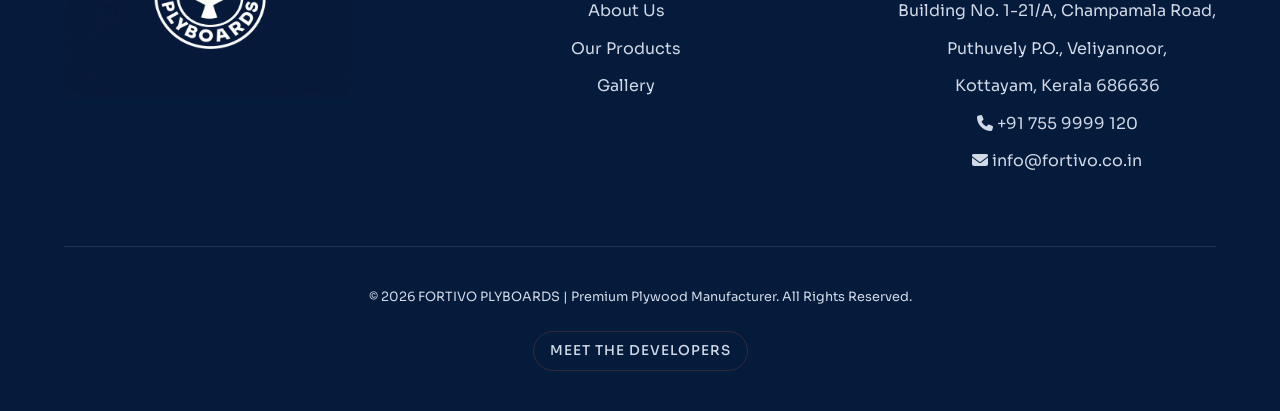
==== commit 30c747ed: "m" ====
--- a/index.html
+++ b/index.html
@@ -7,7 +7,8 @@
     <title>Premium Plywood Manufacturer | Waterproof Ply | Durable Plyboards | FORTIVO</title>
     <meta name="description"
         content="High-quality plywood and plyboards for furniture, interiors, and construction. Strong, durable, and long-lasting materials. Best plywood supplier in India.">
-    <meta name="keywords" content="plywood manufacturer, plyboard supplier, waterproof plywood, furniture plywood, commercial plywood, premium plyboards, durable plywood sheets, interior plywood solutions, construction plywood, plyboard, plywood, fortivo">
+    <meta name="keywords"
+        content="plywood manufacturer, plyboard supplier, waterproof plywood, furniture plywood, commercial plywood, premium plyboards, durable plywood sheets, interior plywood solutions, construction plywood, plyboard, plywood, fortivo">
     <link rel="stylesheet" href="index.css">
     <link rel="stylesheet" href="https://cdnjs.cloudflare.com/ajax/libs/font-awesome/6.4.0/css/all.min.css">
     <!-- Structured Data (Schema Markup) -->
@@ -60,7 +61,8 @@
         <!-- HERO SECTION -->
         <header class="hero">
             <div class="top-left-logo animate-up">
-                <a href="index.html"><img src="fortivo_logo_cutout.png" alt="Fortivo - Premium Plywood Manufacturer Logo" loading="lazy"></a>
+                <a href="index.html"><img src="fortivo_logo_cutout.png"
+                        alt="Fortivo - Premium Plywood Manufacturer Logo" loading="lazy"></a>
             </div>
 
             <div class="top-right-nav animate-up">
@@ -89,9 +91,10 @@
             </video>
 
             <div class="hero-content">
-                <h2 class="animate-up">Premium Plywood Manufacturer | India</h2>
-                <h1 class="animate-up">BUILT TO LAST: PREMIUM PLYBOARDS</h1>
-                <p class="headline animate-up">"Premium Plywood and Durable Plyboards Built for Strength, Stability, and Longevity."</p>
+                <h2 class="animate-up">Premium quality ply boards</h2>
+                <h1 class="animate-up">BUILT TO LAST</h1>
+                <p class="headline animate-up">"Premium Plywood and Durable Plyboards Built for Strength, Stability, and
+                    Longevity."</p>
                 <div class="hero-btns animate-up">
                     <a href="plywood-products.html" class="btn btn-primary">View Products</a>
                     <a href="contact.html" class="btn btn-primary">Contact Us</a>
@@ -170,16 +173,25 @@
             <div class="about-image-wrapper animate-up">
                 <div class="logo-reveal-container fade-in">
                     <div class="logo-reveal-box">
-                        <img src="fortivo_logo_cutout.png" alt="Fortivo Logo - Leading Plywood Supplier" class="reveal-logo" loading="lazy">
-                    </div>
-                    <img src="ppl.jpeg" alt="Manufacturing process of premium waterproof plywood" class="main-img pic-reveal" loading="lazy">
+                        <img src="fortivo_logo_cutout.png" alt="Fortivo Logo - Leading Plywood Supplier"
+                            class="reveal-logo" loading="lazy">
+                    </div>
+                    <img src="ppl.jpeg" alt="Manufacturing process of premium waterproof plywood"
+                        class="main-img pic-reveal" loading="lazy">
                 </div>
             </div>
 
             <div class="about-text-content animate-up">
                 <div class="about-premium-text">
-                    <p>Welcome to Fortivo, a <strong>premium plywood manufacturer</strong> and <strong>plyboard supplier in India</strong>. We specialize in high-quality waterproof plywood and durable plyboards designed for furniture, interiors, and construction projects. Our journey began in 2018 with a mission to deliver superior construction plywood that stands the test of time.</p>
-                    <p>At Fortivo, we believe that great interiors begin with strong foundations. As a top <strong>plywood manufacturer</strong>, we are committed to producing <strong>durable plywood sheets</strong> that deliver exceptional strength and long-term performance for commercial and residential applications.</p>
+                    <p>Welcome to Fortivo, a <strong>premium plywood manufacturer</strong> and <strong>plyboard supplier
+                            in India</strong>. We specialize in high-quality waterproof plywood and durable plyboards
+                        designed for furniture, interiors, and construction projects. Our journey began in 2018 with a
+                        mission to deliver superior construction plywood that stands the test of time.</p>
+                    <p>At Fortivo, we believe that great interiors begin with strong foundations. As a top
+                        <strong>plywood manufacturer</strong>, we are committed to producing <strong>durable plywood
+                            sheets</strong> that deliver exceptional strength and long-term performance for commercial
+                        and residential applications.
+                    </p>
                 </div>
             </div>
         </div>
@@ -308,7 +320,8 @@
                 <div class="card-inner">
                     <div class="card-front">
                         <div class="product-image-box">
-                            <img src="okueme pic 1.png" alt="Okoume Alternate Plywood for Interior Solutions" loading="lazy">
+                            <img src="okueme pic 1.png" alt="Okoume Alternate Plywood for Interior Solutions"
+                                loading="lazy">
                         </div>
                         <div class="product-name-band">
                             <h3>Okoume Alternate</h3>
@@ -402,7 +415,8 @@
         <header class="gallery-editorial-header">
             <div class="animate-up">
                 <h2 style="font-size: 4rem; margin-bottom: 10px;">Our Gallery</h2>
-                <p>Explore premium plywood surfaces, textures, and finishes crafted for modern interiors and high-end construction.</p>
+                <p>Explore premium plywood surfaces, textures, and finishes crafted for modern interiors and high-end
+                    construction.</p>
                 <div style="height: 2px; width: 60px; background: var(--color-accent); margin: 20px auto;"></div>
             </div>
         </header>
@@ -416,16 +430,26 @@
         <div class="gallery-marquee-wrapper">
             <div class="gallery-marquee gallery-marquee--left">
                 <div class="gallery-marquee-track">
-                    <div class="gallery-card"><img src="gg.png" alt="Premium Plywood Signature Collection" loading="lazy"><span>Signature Collection</span></div>
-                    <div class="gallery-card"><img src="3.png" alt="Exquisite Texture of Durable Plywood" loading="lazy"><span>Exquisite Texture</span></div>
-                    <div class="gallery-card"><img src="ff.png" alt="Modern Plywood Interior Design" loading="lazy"><span>Modern Design</span></div>
-                    <div class="gallery-card"><img src="2.png" alt="Premium Plywood Surface Finish" loading="lazy"><span>Premium Finish</span></div>
-                    <div class="gallery-card"><img src="3.png" alt="Natural Grain of High-Quality Plyboards" loading="lazy"><span>Natural Grain</span></div>
-                    <div class="gallery-card"><img src="gg.png" alt="Signature Collection Waterproof Ply" loading="lazy"><span>Signature Collection</span></div>
-                    <div class="gallery-card"><img src="tv.png" alt="Interior Plywood Solutions Texture" loading="lazy"><span>Exquisite Texture</span></div>
-                    <div class="gallery-card"><img src="ff.png" alt="Construction Plywood Design" loading="lazy"><span>Modern Design</span></div>
-                    <div class="gallery-card"><img src="2.png" alt="Durable Plyboard Finish" loading="lazy"><span>Premium Finish</span></div>
-                    <div class="gallery-card"><img src="oj.png" alt="Premium Natural Wood Grain" loading="lazy"><span>Natural Grain</span></div>
+                    <div class="gallery-card"><img src="gg.png" alt="Premium Plywood Signature Collection"
+                            loading="lazy"><span>Signature Collection</span></div>
+                    <div class="gallery-card"><img src="3.png" alt="Exquisite Texture of Durable Plywood"
+                            loading="lazy"><span>Exquisite Texture</span></div>
+                    <div class="gallery-card"><img src="ff.png" alt="Modern Plywood Interior Design"
+                            loading="lazy"><span>Modern Design</span></div>
+                    <div class="gallery-card"><img src="2.png" alt="Premium Plywood Surface Finish"
+                            loading="lazy"><span>Premium Finish</span></div>
+                    <div class="gallery-card"><img src="3.png" alt="Natural Grain of High-Quality Plyboards"
+                            loading="lazy"><span>Natural Grain</span></div>
+                    <div class="gallery-card"><img src="gg.png" alt="Signature Collection Waterproof Ply"
+                            loading="lazy"><span>Signature Collection</span></div>
+                    <div class="gallery-card"><img src="tv.png" alt="Interior Plywood Solutions Texture"
+                            loading="lazy"><span>Exquisite Texture</span></div>
+                    <div class="gallery-card"><img src="ff.png" alt="Construction Plywood Design"
+                            loading="lazy"><span>Modern Design</span></div>
+                    <div class="gallery-card"><img src="2.png" alt="Durable Plyboard Finish"
+                            loading="lazy"><span>Premium Finish</span></div>
+                    <div class="gallery-card"><img src="oj.png" alt="Premium Natural Wood Grain"
+                            loading="lazy"><span>Natural Grain</span></div>
                 </div>
             </div>
         </div>
@@ -434,16 +458,26 @@
         <div class="gallery-marquee-wrapper" style="margin-top: 24px;">
             <div class="gallery-marquee gallery-marquee--right">
                 <div class="gallery-marquee-track">
-                    <div class="gallery-card"><img src="4.png" alt="Premium Plywood Surfaces for Construction" loading="lazy"><span>Premium Surfaces</span></div>
-                    <div class="gallery-card"><img src="5.png" alt="Interior Architecture with Quality Plywood" loading="lazy"><span>Interior Architecture</span></div>
-                    <div class="gallery-card"><img src="6.png" alt="Textured Plywood Panels" loading="lazy"><span>Textured Panels</span></div>
-                    <div class="gallery-card"><img src="7.png" alt="High-End Veneer Selection" loading="lazy"><span>Veneer Selection</span></div>
-                    <div class="gallery-card"><img src="8.png" alt="Modern Plywood Interiors" loading="lazy"><span>Modern Interiors</span></div>
-                    <div class="gallery-card"><img src="4.png" alt="Durable Plywood Surfaces" loading="lazy"><span>Premium Surfaces</span></div>
-                    <div class="gallery-card"><img src="5.png" alt="Luxury Architectural Ply" loading="lazy"><span>Interior Architecture</span></div>
-                    <div class="gallery-card"><img src="6.png" alt="Premium Textured Panels" loading="lazy"><span>Textured Panels</span></div>
-                    <div class="gallery-card"><img src="7.png" alt="Quality Veneer Plywood" loading="lazy"><span>Veneer Selection</span></div>
-                    <div class="gallery-card"><img src="8.png" alt="Durable Wood Interiors" loading="lazy"><span>Modern Interiors</span></div>
+                    <div class="gallery-card"><img src="4.png" alt="Premium Plywood Surfaces for Construction"
+                            loading="lazy"><span>Premium Surfaces</span></div>
+                    <div class="gallery-card"><img src="5.png" alt="Interior Architecture with Quality Plywood"
+                            loading="lazy"><span>Interior Architecture</span></div>
+                    <div class="gallery-card"><img src="6.png" alt="Textured Plywood Panels"
+                            loading="lazy"><span>Textured Panels</span></div>
+                    <div class="gallery-card"><img src="7.png" alt="High-End Veneer Selection"
+                            loading="lazy"><span>Veneer Selection</span></div>
+                    <div class="gallery-card"><img src="8.png" alt="Modern Plywood Interiors"
+                            loading="lazy"><span>Modern Interiors</span></div>
+                    <div class="gallery-card"><img src="4.png" alt="Durable Plywood Surfaces"
+                            loading="lazy"><span>Premium Surfaces</span></div>
+                    <div class="gallery-card"><img src="5.png" alt="Luxury Architectural Ply"
+                            loading="lazy"><span>Interior Architecture</span></div>
+                    <div class="gallery-card"><img src="6.png" alt="Premium Textured Panels"
+                            loading="lazy"><span>Textured Panels</span></div>
+                    <div class="gallery-card"><img src="7.png" alt="Quality Veneer Plywood" loading="lazy"><span>Veneer
+                            Selection</span></div>
+                    <div class="gallery-card"><img src="8.png" alt="Durable Wood Interiors" loading="lazy"><span>Modern
+                            Interiors</span></div>
                 </div>
             </div>
         </div>
@@ -500,13 +534,11 @@
         <section id="location" class="map-section animate-up">
             <div class="section-container">
                 <div class="map-wrapper">
-                    <a href="https://www.google.com/maps/place/9%C2%B050'31.0%22N+76%C2%B034'48.1%22E/@9.8419476,76.5774498,1029m/data=!3m2!1e3!4b1!4m4!3m3!8m2!3d9.8419476!4d76.5800247?hl=en&entry=ttu&g_ep=EgoyMDI2MDQwMS4wIKXMDSoASAFQAw%3D%3D" 
-                       target="_blank" 
-                       class="map-redirect-btn">
+                    <a href="https://www.google.com/maps/place/9%C2%B050'31.0%22N+76%C2%B034'48.1%22E/@9.8419476,76.5774498,1029m/data=!3m2!1e3!4b1!4m4!3m3!8m2!3d9.8419476!4d76.5800247?hl=en&entry=ttu&g_ep=EgoyMDI2MDQwMS4wIKXMDSoASAFQAw%3D%3D"
+                        target="_blank" class="map-redirect-btn">
                         <i class="fas fa-map-marker-alt"></i> Directions
                     </a>
-                    <iframe
-                        title="Fortivo Plywood Factory Location Map"
+                    <iframe title="Fortivo Plywood Factory Location Map"
                         src="https://www.google.com/maps/embed?pb=!1m17!1m12!1m3!1d3930.5630325435!2d76.5774498147!3d9.84194759296!2m3!1f0!2f0!3f0!3m2!1i1024!2i768!4f13.1!3m2!1m1!2zOcKwNTAnMzEuMCJOIDc2wrAzNCc0OC4xIkU!5e0!3m2!1sen!2sin!4v1712500412345!5m2!1sen!2sin"
                         allowfullscreen="" loading="lazy" referrerpolicy="no-referrer-when-downgrade">
                     </iframe>
@@ -516,13 +548,14 @@
 
         <!-- FOOTER -->
         <!-- FAQ SECTION -->
-       
+
 
         <!-- FOOTER -->
         <footer>
             <div class="footer-content">
                 <div class="footer-brand">
-                    <img src="coo.png" alt="Fortivo - Premium Plywood Manufacturer Logo" class="footer-logo" loading="lazy">
+                    <img src="coo.png" alt="Fortivo - Premium Plywood Manufacturer Logo" class="footer-logo"
+                        loading="lazy">
                 </div>
 
                 <div class="footer-links">
@@ -550,8 +583,8 @@
 
             <div class="footer-bottom">
                 <p>&copy; 2026 FORTIVO PLYBOARDS | Premium Plywood Manufacturer. All Rights Reserved.</p>
-            
-                    
+
+
                 <a href="https://www.instagram.com/intellex.web?igsh=MWlkODZuMmt0bjJleg==" class="meet-developers"
                     target="_blank" rel="noopener noreferrer">Meet the Developers</a>
             </div>
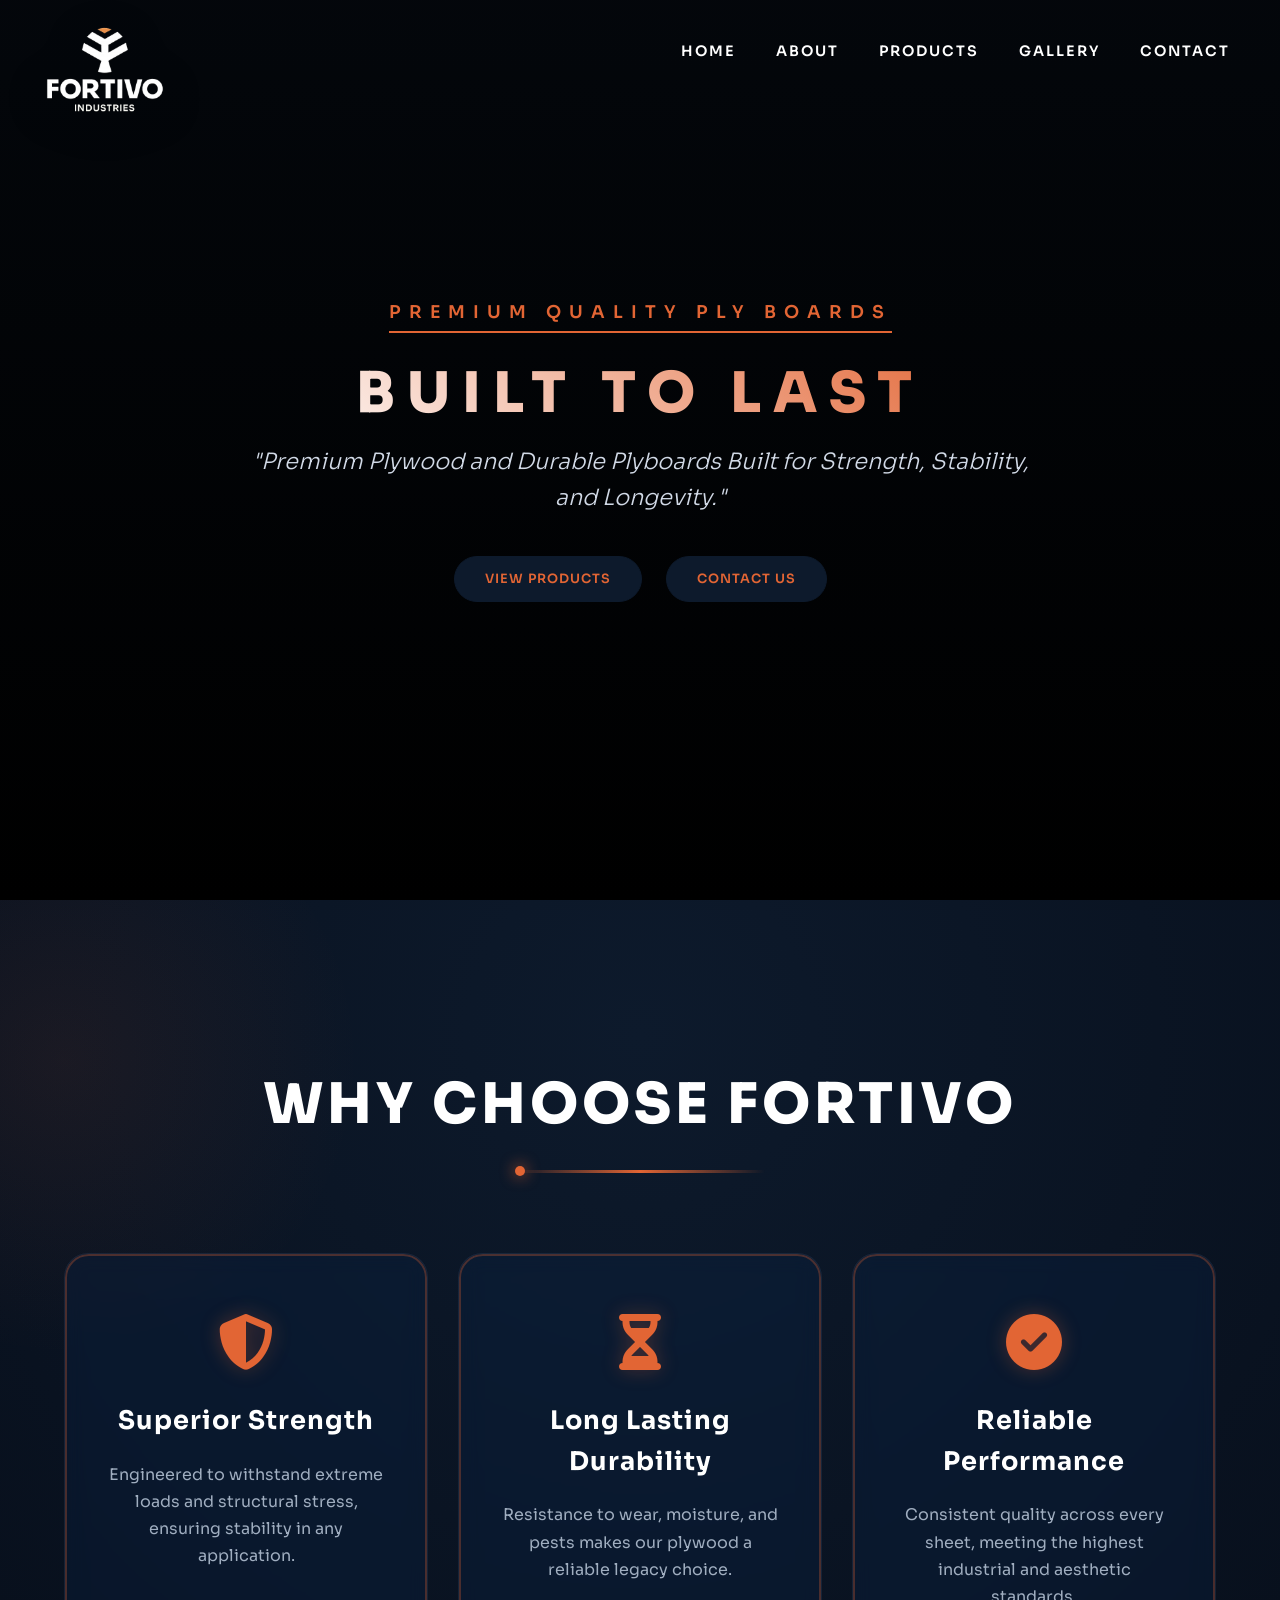
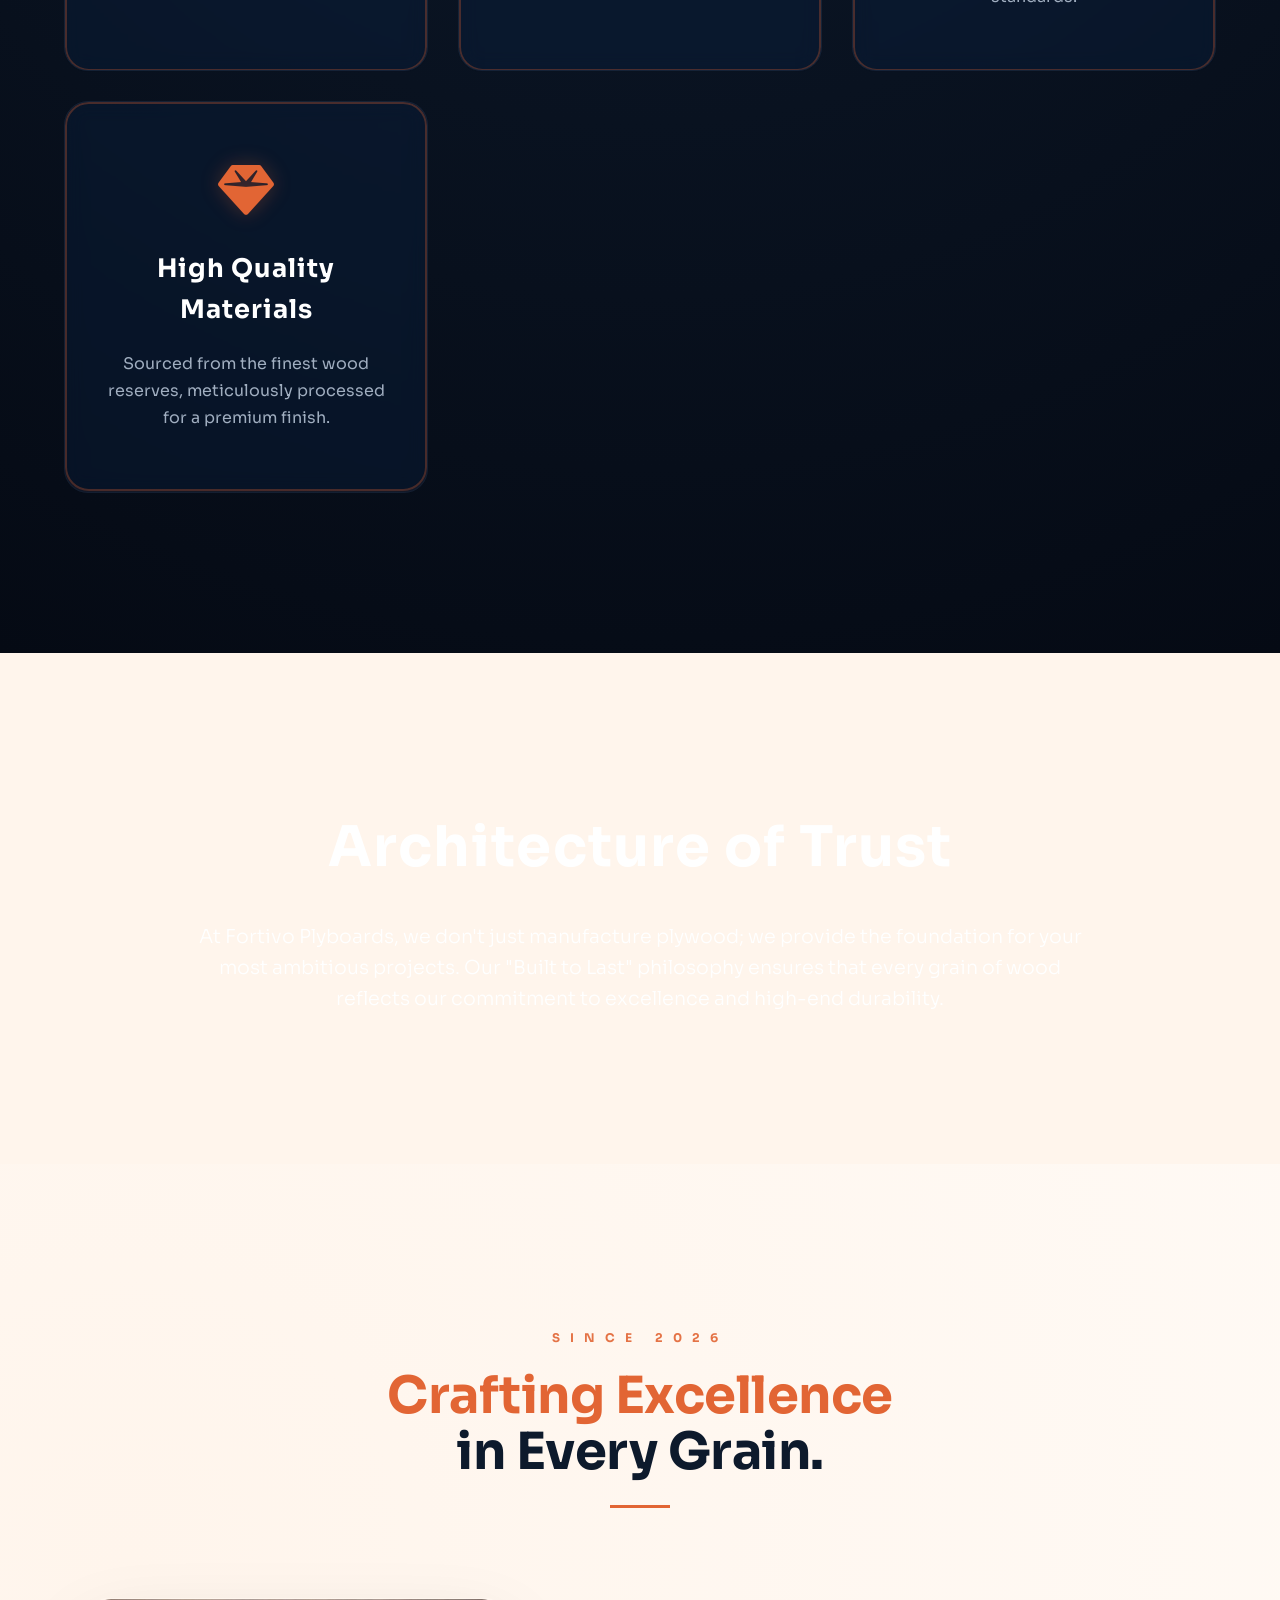
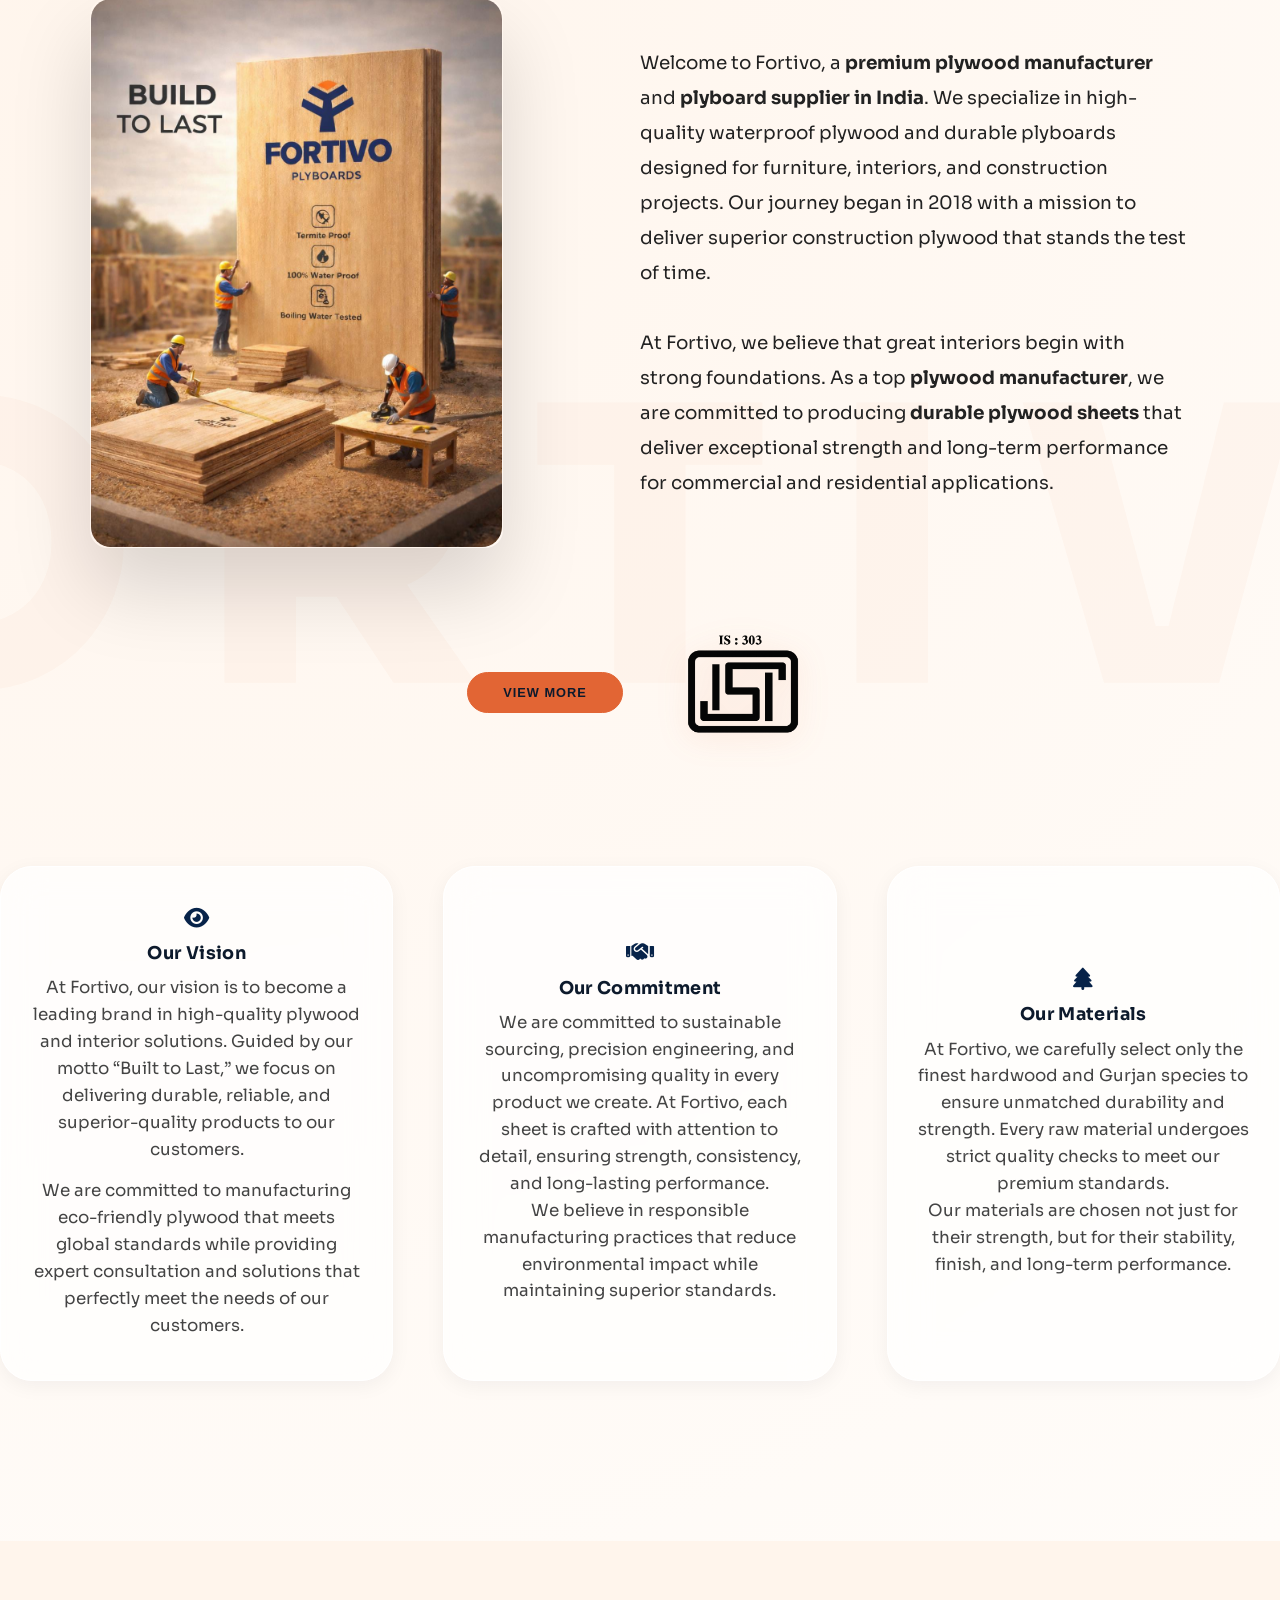
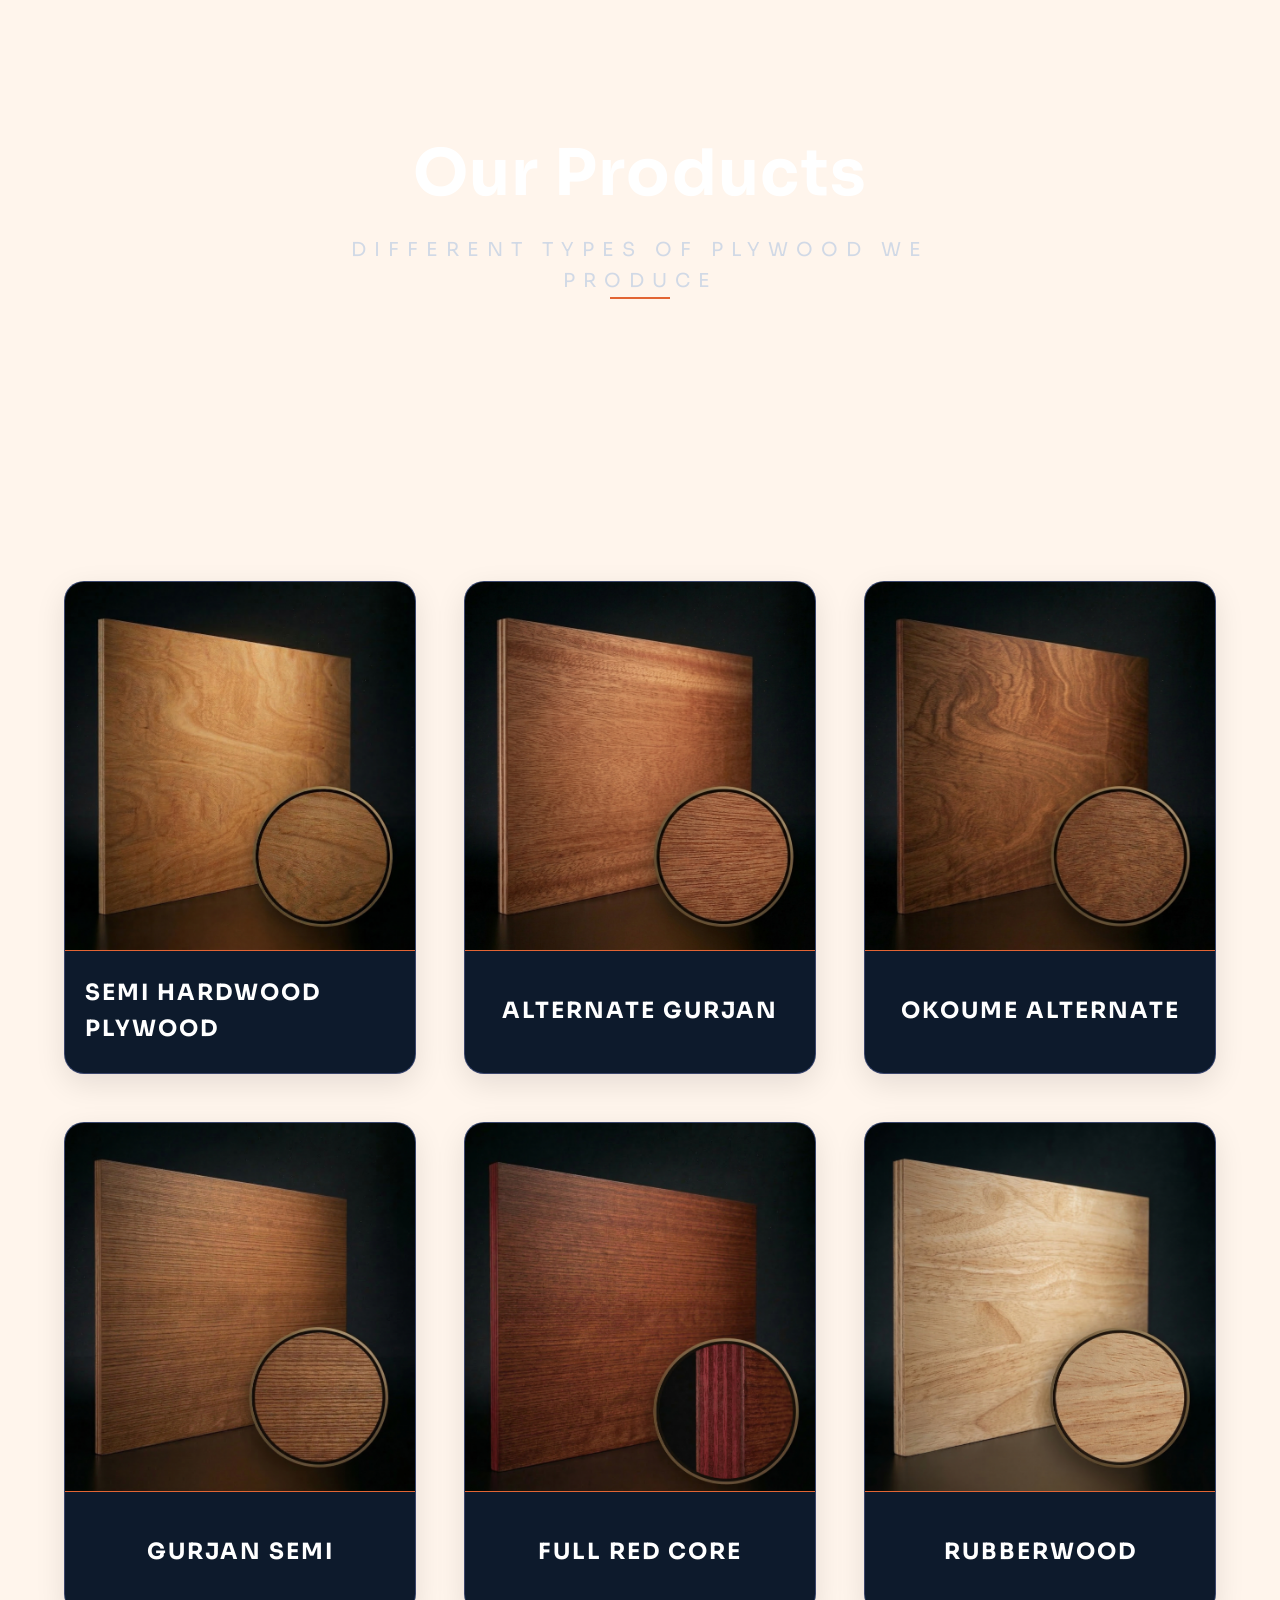
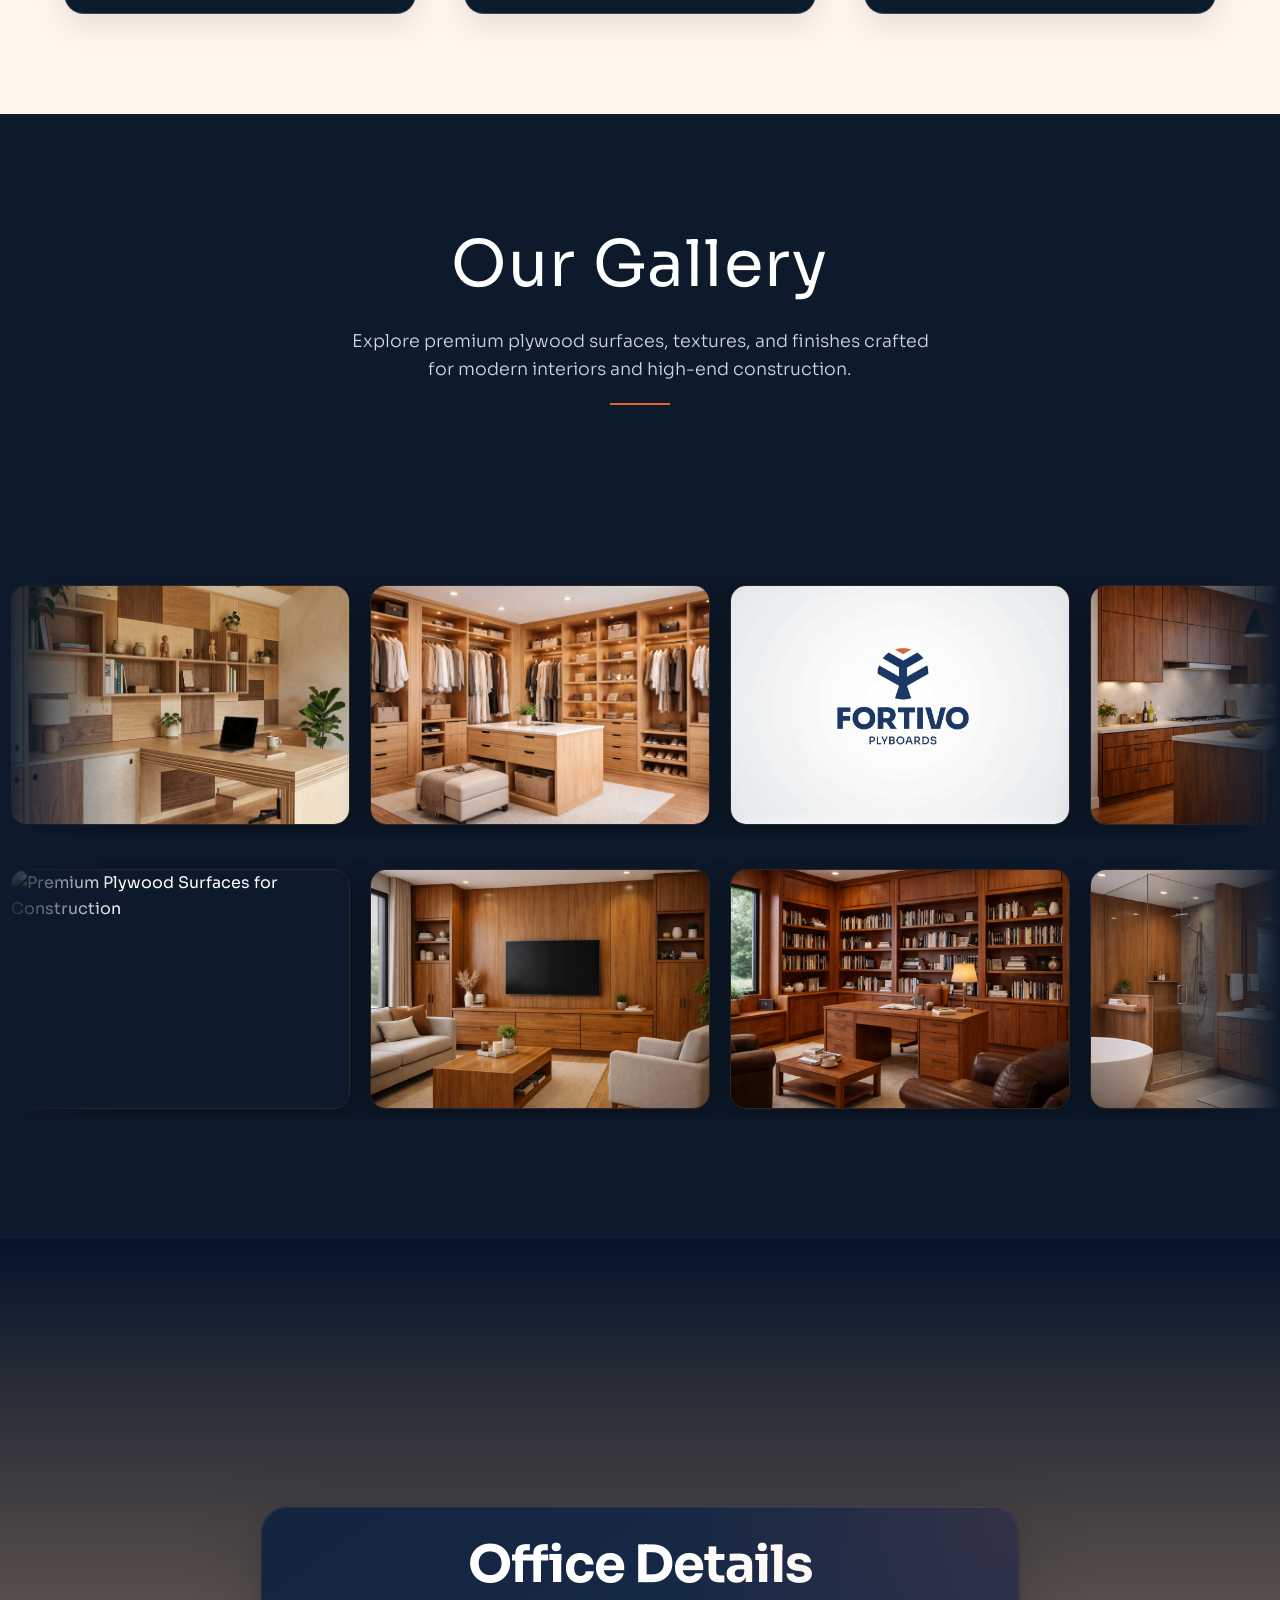
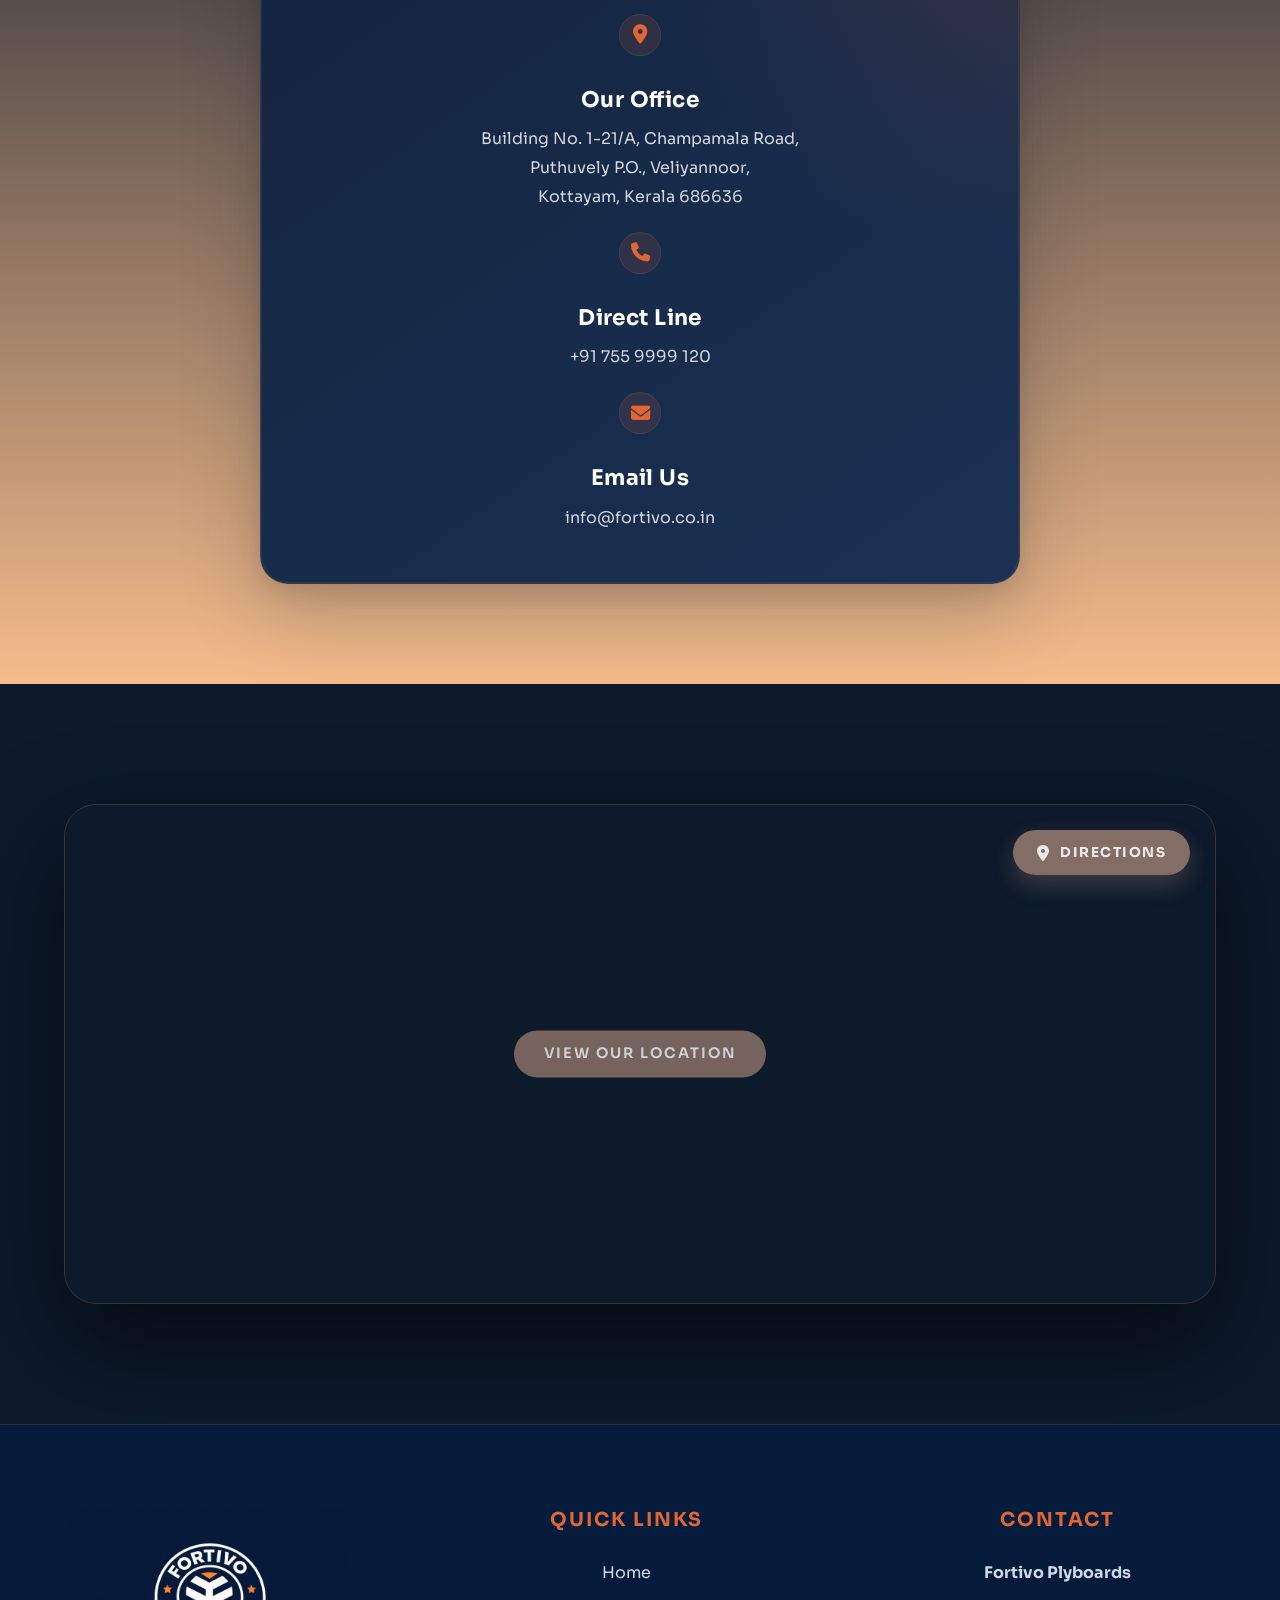
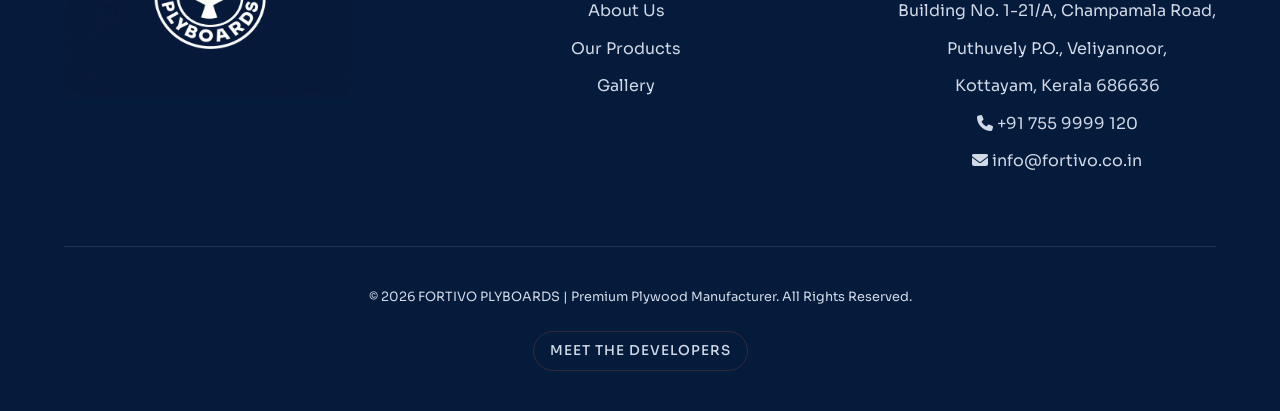
==== commit 7b10103a: "i" ====
--- a/index.html
+++ b/index.html
@@ -66,23 +66,20 @@
             </div>
 
             <div class="top-right-nav animate-up">
-                <a href="index.html">Home</a>
-                <a href="about.html">About</a>
-                <a href="plywood-products.html">Products</a>
-                <a href="gallery.html">Gallery</a>
-                <a href="contact.html">Contact</a>
+                <a href="#home">Home</a>
+                <a href="#about">About</a>
+                <a href="#products">Products</a>
+                <a href="#gallery">Gallery</a>
+                <a href="#contact">Contact</a>
             </div>
 
             <!-- MOBILE NAV TOGGLE -->
-            <div id="navToggle" class="nav-toggle">
-                <i class="fas fa-bars"></i>
-            </div>
             <div id="navLinks" class="nav-links">
-                <a href="index.html">Home</a>
-                <a href="about.html">About</a>
-                <a href="plywood-products.html">Products</a>
-                <a href="gallery.html">Gallery</a>
-                <a href="contact.html">Contact</a>
+                <a href="#home">Home</a>
+                <a href="#about">About</a>
+                <a href="#products">Products</a>
+                <a href="#gallery">Gallery</a>
+                <a href="#contact">Contact</a>
             </div>
 
             <video autoplay muted loop playsinline class="hero-video">
@@ -96,8 +93,8 @@
                 <p class="headline animate-up">"Premium Plywood and Durable Plyboards Built for Strength, Stability, and
                     Longevity."</p>
                 <div class="hero-btns animate-up">
-                    <a href="plywood-products.html" class="btn btn-primary">View Products</a>
-                    <a href="contact.html" class="btn btn-primary">Contact Us</a>
+                    <a href="#products" class="btn btn-primary">View Products</a>
+                    <a href="#contact" class="btn btn-primary">Contact Us</a>
                 </div>
             </div>
         </header>
@@ -215,8 +212,8 @@
 
         <div class="view-more-container animate-up"
             style="display: flex; justify-content: center; align-items: center; gap: 50px; margin-top: 40px; margin-bottom: 20px;">
-            <a href="about.html" id="viewMoreAboutBtn" class="btn btn-primary"
-                style="cursor: pointer; border-radius: 50px; padding: 12px 35px;">View More About Us</a>
+            <button id="viewMoreAboutBtn" class="btn btn-primary"
+                style="cursor: pointer; border-radius: 50px; padding: 12px 35px;">View More</button>
             <div class="about-logo-stamp" style="margin-top: 0;">
                 <img src="oo.png" alt="ISI 303 Certified Waterproof Plywood" loading="lazy">
             </div>
@@ -560,11 +557,12 @@
 
                 <div class="footer-links">
                     <h4>Quick Links</h4>
+
                     <ul>
-                        <li><a href="index.html">Home</a></li>
-                        <li><a href="about.html">About Us</a></li>
-                        <li><a href="plywood-products.html">Our Products</a></li>
-                        <li><a href="gallery.html">Gallery</a></li>
+                        <li><a href="#home">Home</a></li>
+                        <li><a href="#about">About Us</a></li>
+                        <li><a href="#products">Our Products</a></li>
+                        <li><a href="#gallery">Gallery</a></li>
                     </ul>
                 </div>
 
